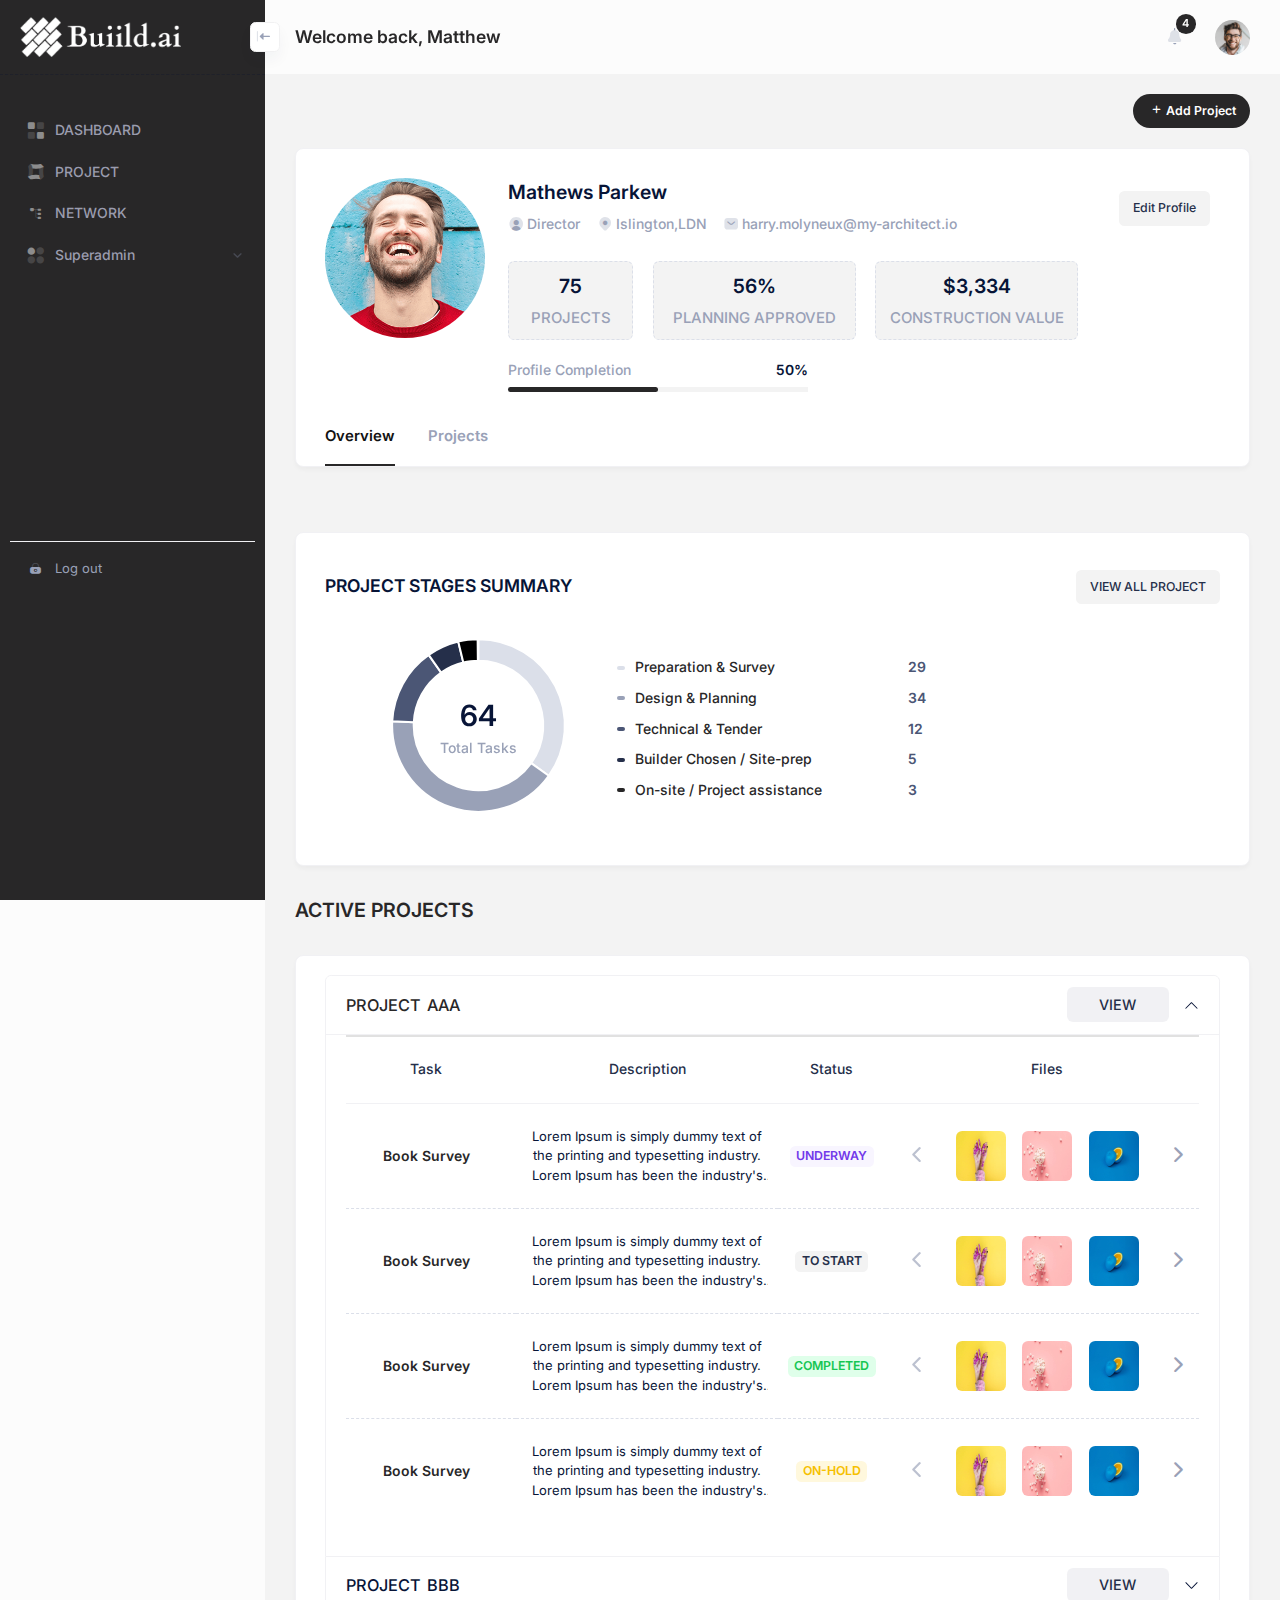
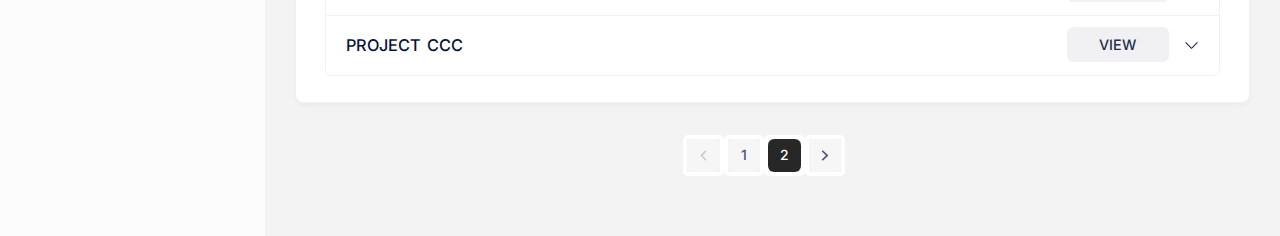
==== index.html @ 358a5178 "Add project and edit user page deisng done" ====
<!DOCTYPE html>
<html class="h-full" data-theme="true" data-theme-mode="light" lang="en">

<head>
  <base href="./" />
  <title>
    Metronic - Tailwind CSS Sign In
  </title>
  <meta charset="utf-8" />

  <link href="https://keenthemes.com/metronic" rel="canonical" />
  <meta content="width=device-width, initial-scale=1, shrink-to-fit=no" name="viewport" />
  <link href="assets/media/app/apple-touch-icon.png" rel="apple-touch-icon" sizes="180x180" />
  <link href="assets/media/app/favicon-32x32.png" rel="icon" sizes="32x32" type="image/png" />
  <link href="assets/media/app/favicon-16x16.png" rel="icon" sizes="16x16" type="image/png" />
  <!-- <link href="assets/media/app/favicon.ico" rel="shortcut icon"/> -->
  <link href="https://fonts.googleapis.com/css2?family=Inter:wght@400;500;600;700&amp;display=swap" rel="stylesheet" />
  <link href="assets/plugins/global/plugins.bundle.css" rel="stylesheet" type="text/css" />
  <link href="assets/css/styles.css" rel="stylesheet" />

</head>

<body id="kt_app_body" data-kt-app-layout="dark-sidebar" data-kt-app-header-fixed="true"
  data-kt-app-sidebar-enabled="true" data-kt-app-sidebar-fixed="true" data-kt-app-sidebar-hoverable="true"
  data-kt-app-sidebar-push-header="true" data-kt-app-sidebar-push-toolbar="true" data-kt-app-sidebar-push-footer="true"
  data-kt-app-toolbar-enabled="true" class="app-default">
  <!-- End of Theme Mode -->
  <!-- Page -->

  <!--begin::App-->
  <div class="d-flex flex-column flex-root app-root" id="kt_app_root">
    <!--begin::Page-->
    <div class="app-page flex-column flex-column-fluid" id="kt_app_page">
      <!--begin::Header-->
      <div id="kt_app_header" class="app-header" data-kt-sticky="true"
        data-kt-sticky-activate="{default: true, lg: true}" data-kt-sticky-name="app-header-minimize"
        data-kt-sticky-offset="{default: '200px', lg: '0'}" data-kt-sticky-animation="false">
        <!--begin::Header container-->
        <div class="app-container container-fluid d-flex align-items-stretch justify-content-between"
          id="kt_app_header_container">
          <!--begin::Sidebar mobile toggle-->
          <div class="d-flex align-items-center d-lg-none ms-n3 me-1 me-md-2" title="Show sidebar menu">
            <div class="btn btn-icon btn-active-color-primary w-35px h-35px" id="kt_app_sidebar_mobile_toggle">
              <i class="ki-duotone ki-abstract-14 fs-2 fs-md-1">
                <span class="path1"></span>
                <span class="path2"></span>
              </i>
            </div>
          </div>
          <!--end::Sidebar mobile toggle-->
          <!--begin::Mobile logo-->
          <div class="d-flex align-items-center flex-grow-1 flex-lg-grow-0">
            <a href="index.html" class="d-lg-none">
              <img alt="Logo" src="assets/media/logos/default-small.svg" class="h-30px" />
            </a>
          </div>
          <!--end::Mobile logo-->
          <!--begin::Header wrapper-->
          <div class="d-flex align-items-stretch justify-content-between flex-lg-grow-1" id="kt_app_header_wrapper">
            <!--begin::Menu wrapper-->
            <div class="app-header-menu app-header-mobile-drawer align-items-stretch" data-kt-drawer="true"
              data-kt-drawer-name="app-header-menu" data-kt-drawer-activate="{default: true, lg: false}"
              data-kt-drawer-overlay="true" data-kt-drawer-width="250px" data-kt-drawer-direction="end"
              data-kt-drawer-toggle="#kt_app_header_menu_toggle" data-kt-swapper="true"
              data-kt-swapper-mode="{default: 'append', lg: 'prepend'}"
              data-kt-swapper-parent="{default: '#kt_app_body', lg: '#kt_app_header_wrapper'}">
              <!--begin::Menu-->
              <div
                class="menu menu-rounded menu-column menu-lg-row my-5 my-lg-0 align-items-stretch fw-semibold px-2 px-lg-0"
                id="kt_app_header_menu" data-kt-menu="true">
                <h1 class="page-heading d-flex text-theme-black fw-bold fs-3 flex-column justify-content-center my-0">
                  <div class="menu-item">Welcome back, <span>Matthew</span></div>
                </h1>
              </div>
            </div>
            <!--end::Menu-->
          </div>
          <!--end::Menu wrapper-->
          <!--begin::Navbar-->
          <div class="app-navbar flex-shrink-0">
            <!--begin::Search-->
            <div class="app-navbar-item align-items-stretch ms-1 ms-md-4">
              <!--begin::Notifications-->
              <div class="app-navbar-item ms-1 ms-md-4">
                <!--begin::Menu- wrapper-->
                <div
                  class="btn position-relative btn-icon btn-custom btn-icon-muted btn-active-light btn-active-color-primary w-35px h-35px notification-icon"
                  data-kt-menu-trigger="{default: 'click', lg: 'hover'}" data-kt-menu-attach="parent"
                  data-kt-menu-placement="bottom-end" id="kt_menu_item_wow">
                  <i class="ki-duotone ki-notification fs-2">
                    <span class="path1"></span>
                    <span class="path2"></span>
                    <span class="path3"></span>
                    <span class="path4"></span>
                  </i>
                  <span class="badge bg-theme-black text-white rounded-circle bottom-5">4</span>
                </div>
                <!--begin::Menu-->
                <div class="menu menu-sub menu-sub-dropdown menu-column w-350px w-lg-375px" data-kt-menu="true"
                  id="kt_menu_notifications">
                  <!--begin::Heading-->
                  <div class="d-flex flex-column bgi-no-repeat rounded-top"
                    style="background-image: url('assets/media/misc/menu-header-bg.jpg');">
                    <!--begin::Title-->
                    <h3 class="text-white fw-semibold px-9 mt-10 mb-6">
                      Notifications
                      <span class="fs-8 opacity-75 ps-3">24 reports</span>
                    </h3>
                    <!--end::Title-->
                    <!--begin::Tabs-->
                    <ul class="nav nav-line-tabs nav-line-tabs-2x nav-stretch fw-semibold px-9">
                      <li class="nav-item">
                        <a class="nav-link text-white opacity-75 opacity-state-100 pb-4" data-bs-toggle="tab"
                          href="#kt_topbar_notifications_1">Alerts</a>
                      </li>
                      <li class="nav-item">
                        <a class="nav-link text-white opacity-75 opacity-state-100 pb-4 active" data-bs-toggle="tab"
                          href="#kt_topbar_notifications_2">Updates</a>
                      </li>
                      <li class="nav-item">
                        <a class="nav-link text-white opacity-75 opacity-state-100 pb-4" data-bs-toggle="tab"
                          href="#kt_topbar_notifications_3">Logs</a>
                      </li>
                    </ul>
                    <!--end::Tabs-->
                  </div>
                  <!--end::Heading-->
                  <!--begin::Tab content-->
                  <div class="tab-content">
                    <!--begin::Tab panel-->
                    <div class="tab-pane fade" id="kt_topbar_notifications_1" role="tabpanel">
                      <!--begin::Items-->
                      <div class="scroll-y mh-325px my-5 px-8">
                        <!--begin::Item-->
                        <div class="d-flex flex-stack py-4">
                          <!--begin::Section-->
                          <div class="d-flex align-items-center">
                            <!--begin::Symbol-->
                            <div class="symbol symbol-35px me-4">
                              <span class="symbol-label bg-light-primary">
                                <i class="ki-duotone ki-abstract-28 fs-2 text-primary">
                                  <span class="path1"></span>
                                  <span class="path2"></span>
                                </i>
                              </span>
                            </div>
                            <!--end::Symbol-->
                            <!--begin::Title-->
                            <div class="mb-0 me-2">
                              <a href="#" class="fs-6 text-gray-800 text-hover-primary fw-bold">Project Alice</a>
                              <div class="text-gray-500 fs-7">Phase 1 development</div>
                            </div>
                            <!--end::Title-->
                          </div>
                          <!--end::Section-->
                          <!--begin::Label-->
                          <span class="badge badge-light fs-8">1 hr</span>
                          <!--end::Label-->
                        </div>
                        <!--end::Item-->
                        <!--begin::Item-->
                        <div class="d-flex flex-stack py-4">
                          <!--begin::Section-->
                          <div class="d-flex align-items-center">
                            <!--begin::Symbol-->
                            <div class="symbol symbol-35px me-4">
                              <span class="symbol-label bg-light-danger">
                                <i class="ki-duotone ki-information fs-2 text-danger">
                                  <span class="path1"></span>
                                  <span class="path2"></span>
                                  <span class="path3"></span>
                                </i>
                              </span>
                            </div>
                            <!--end::Symbol-->
                            <!--begin::Title-->
                            <div class="mb-0 me-2">
                              <a href="#" class="fs-6 text-gray-800 text-hover-primary fw-bold">HR Confidential</a>
                              <div class="text-gray-500 fs-7">Confidential staff documents</div>
                            </div>
                            <!--end::Title-->
                          </div>
                          <!--end::Section-->
                          <!--begin::Label-->
                          <span class="badge badge-light fs-8">2 hrs</span>
                          <!--end::Label-->
                        </div>
                        <!--end::Item-->
                        <!--begin::Item-->
                        <div class="d-flex flex-stack py-4">
                          <!--begin::Section-->
                          <div class="d-flex align-items-center">
                            <!--begin::Symbol-->
                            <div class="symbol symbol-35px me-4">
                              <span class="symbol-label bg-light-warning">
                                <i class="ki-duotone ki-briefcase fs-2 text-warning">
                                  <span class="path1"></span>
                                  <span class="path2"></span>
                                </i>
                              </span>
                            </div>
                            <!--end::Symbol-->
                            <!--begin::Title-->
                            <div class="mb-0 me-2">
                              <a href="#" class="fs-6 text-gray-800 text-hover-primary fw-bold">Company HR</a>
                              <div class="text-gray-500 fs-7">Corporeate staff profiles</div>
                            </div>
                            <!--end::Title-->
                          </div>
                          <!--end::Section-->
                          <!--begin::Label-->
                          <span class="badge badge-light fs-8">5 hrs</span>
                          <!--end::Label-->
                        </div>
                        <!--end::Item-->
                        <!--begin::Item-->
                        <div class="d-flex flex-stack py-4">
                          <!--begin::Section-->
                          <div class="d-flex align-items-center">
                            <!--begin::Symbol-->
                            <div class="symbol symbol-35px me-4">
                              <span class="symbol-label bg-light-success">
                                <i class="ki-duotone ki-abstract-12 fs-2 text-success">
                                  <span class="path1"></span>
                                  <span class="path2"></span>
                                </i>
                              </span>
                            </div>
                            <!--end::Symbol-->
                            <!--begin::Title-->
                            <div class="mb-0 me-2">
                              <a href="#" class="fs-6 text-gray-800 text-hover-primary fw-bold">Project Redux</a>
                              <div class="text-gray-500 fs-7">New frontend admin theme</div>
                            </div>
                            <!--end::Title-->
                          </div>
                          <!--end::Section-->
                          <!--begin::Label-->
                          <span class="badge badge-light fs-8">2 days</span>
                          <!--end::Label-->
                        </div>
                        <!--end::Item-->
                        <!--begin::Item-->
                        <div class="d-flex flex-stack py-4">
                          <!--begin::Section-->
                          <div class="d-flex align-items-center">
                            <!--begin::Symbol-->
                            <div class="symbol symbol-35px me-4">
                              <span class="symbol-label bg-light-primary">
                                <i class="ki-duotone ki-colors-square fs-2 text-primary">
                                  <span class="path1"></span>
                                  <span class="path2"></span>
                                  <span class="path3"></span>
                                  <span class="path4"></span>
                                </i>
                              </span>
                            </div>
                            <!--end::Symbol-->
                            <!--begin::Title-->
                            <div class="mb-0 me-2">
                              <a href="#" class="fs-6 text-gray-800 text-hover-primary fw-bold">Project Breafing</a>
                              <div class="text-gray-500 fs-7">Product launch status update</div>
                            </div>
                            <!--end::Title-->
                          </div>
                          <!--end::Section-->
                          <!--begin::Label-->
                          <span class="badge badge-light fs-8">21 Jan</span>
                          <!--end::Label-->
                        </div>
                        <!--end::Item-->
                        <!--begin::Item-->
                        <div class="d-flex flex-stack py-4">
                          <!--begin::Section-->
                          <div class="d-flex align-items-center">
                            <!--begin::Symbol-->
                            <div class="symbol symbol-35px me-4">
                              <span class="symbol-label bg-light-info">
                                <i class="ki-duotone ki-picture fs-2 text-info"></i>
                              </span>
                            </div>
                            <!--end::Symbol-->
                            <!--begin::Title-->
                            <div class="mb-0 me-2">
                              <a href="#" class="fs-6 text-gray-800 text-hover-primary fw-bold">Banner Assets</a>
                              <div class="text-gray-500 fs-7">Collection of banner images</div>
                            </div>
                            <!--end::Title-->
                          </div>
                          <!--end::Section-->
                          <!--begin::Label-->
                          <span class="badge badge-light fs-8">21 Jan</span>
                          <!--end::Label-->
                        </div>
                        <!--end::Item-->
                        <!--begin::Item-->
                        <div class="d-flex flex-stack py-4">
                          <!--begin::Section-->
                          <div class="d-flex align-items-center">
                            <!--begin::Symbol-->
                            <div class="symbol symbol-35px me-4">
                              <span class="symbol-label bg-light-warning">
                                <i class="ki-duotone ki-color-swatch fs-2 text-warning">
                                  <span class="path1"></span>
                                  <span class="path2"></span>
                                  <span class="path3"></span>
                                  <span class="path4"></span>
                                  <span class="path5"></span>
                                  <span class="path6"></span>
                                  <span class="path7"></span>
                                  <span class="path8"></span>
                                  <span class="path9"></span>
                                  <span class="path10"></span>
                                  <span class="path11"></span>
                                  <span class="path12"></span>
                                  <span class="path13"></span>
                                  <span class="path14"></span>
                                  <span class="path15"></span>
                                  <span class="path16"></span>
                                  <span class="path17"></span>
                                  <span class="path18"></span>
                                  <span class="path19"></span>
                                  <span class="path20"></span>
                                  <span class="path21"></span>
                                </i>
                              </span>
                            </div>
                            <!--end::Symbol-->
                            <!--begin::Title-->
                            <div class="mb-0 me-2">
                              <a href="#" class="fs-6 text-gray-800 text-hover-primary fw-bold">Icon Assets</a>
                              <div class="text-gray-500 fs-7">Collection of SVG icons</div>
                            </div>
                            <!--end::Title-->
                          </div>
                          <!--end::Section-->
                          <!--begin::Label-->
                          <span class="badge badge-light fs-8">20 March</span>
                          <!--end::Label-->
                        </div>
                        <!--end::Item-->
                      </div>
                      <!--end::Items-->
                      <!--begin::View more-->
                      <div class="py-3 text-center border-top">
                        <a href="pages/user-profile/activity.html"
                          class="btn btn-color-gray-600 btn-active-color-primary">
                          View All
                          <i class="ki-duotone ki-arrow-right fs-5">
                            <span class="path1"></span>
                            <span class="path2"></span>
                          </i>
                        </a>
                      </div>
                      <!--end::View more-->
                    </div>
                    <!--end::Tab panel-->
                    <!--begin::Tab panel-->
                    <div class="tab-pane fade show active" id="kt_topbar_notifications_2" role="tabpanel">
                      <!--begin::Wrapper-->
                      <div class="d-flex flex-column px-9">
                        <!--begin::Section-->
                        <div class="pt-10 pb-0">
                          <!--begin::Title-->
                          <h3 class="text-gray-900 text-center fw-bold">Get Pro Access</h3>
                          <!--end::Title-->
                          <!--begin::Text-->
                          <div class="text-center text-gray-600 fw-semibold pt-1">Outlines keep you honest. They stoping
                            you from amazing poorly about drive</div>
                          <!--end::Text-->
                          <!--begin::Action-->
                          <div class="text-center mt-5 mb-9">
                            <a href="#" class="btn btn-sm btn-primary px-6" data-bs-toggle="modal"
                              data-bs-target="#kt_modal_upgrade_plan">Upgrade</a>
                          </div>
                          <!--end::Action-->
                        </div>
                        <!--end::Section-->
                        <!--begin::Illustration-->
                        <div class="text-center px-4">
                          <img class="mw-100 mh-200px" alt="image" src="assets/media/illustrations/sketchy-1/1.png" />
                        </div>
                        <!--end::Illustration-->
                      </div>
                      <!--end::Wrapper-->
                    </div>
                    <!--end::Tab panel-->
                    <!--begin::Tab panel-->
                    <div class="tab-pane fade" id="kt_topbar_notifications_3" role="tabpanel">
                      <!--begin::Items-->
                      <div class="scroll-y mh-325px my-5 px-8">
                        <!--begin::Item-->
                        <div class="d-flex flex-stack py-4">
                          <!--begin::Section-->
                          <div class="d-flex align-items-center me-2">
                            <!--begin::Code-->
                            <span class="w-70px badge badge-light-success me-4">200 OK</span>
                            <!--end::Code-->
                            <!--begin::Title-->
                            <a href="#" class="text-gray-800 text-hover-primary fw-semibold">New order</a>
                            <!--end::Title-->
                          </div>
                          <!--end::Section-->
                          <!--begin::Label-->
                          <span class="badge badge-light fs-8">Just now</span>
                          <!--end::Label-->
                        </div>
                        <!--end::Item-->
                        <!--begin::Item-->
                        <div class="d-flex flex-stack py-4">
                          <!--begin::Section-->
                          <div class="d-flex align-items-center me-2">
                            <!--begin::Code-->
                            <span class="w-70px badge badge-light-danger me-4">500 ERR</span>
                            <!--end::Code-->
                            <!--begin::Title-->
                            <a href="#" class="text-gray-800 text-hover-primary fw-semibold">New customer</a>
                            <!--end::Title-->
                          </div>
                          <!--end::Section-->
                          <!--begin::Label-->
                          <span class="badge badge-light fs-8">2 hrs</span>
                          <!--end::Label-->
                        </div>
                        <!--end::Item-->
                        <!--begin::Item-->
                        <div class="d-flex flex-stack py-4">
                          <!--begin::Section-->
                          <div class="d-flex align-items-center me-2">
                            <!--begin::Code-->
                            <span class="w-70px badge badge-light-success me-4">200 OK</span>
                            <!--end::Code-->
                            <!--begin::Title-->
                            <a href="#" class="text-gray-800 text-hover-primary fw-semibold">Payment process</a>
                            <!--end::Title-->
                          </div>
                          <!--end::Section-->
                          <!--begin::Label-->
                          <span class="badge badge-light fs-8">5 hrs</span>
                          <!--end::Label-->
                        </div>
                        <!--end::Item-->
                        <!--begin::Item-->
                        <div class="d-flex flex-stack py-4">
                          <!--begin::Section-->
                          <div class="d-flex align-items-center me-2">
                            <!--begin::Code-->
                            <span class="w-70px badge badge-light-warning me-4">300 WRN</span>
                            <!--end::Code-->
                            <!--begin::Title-->
                            <a href="#" class="text-gray-800 text-hover-primary fw-semibold">Search query</a>
                            <!--end::Title-->
                          </div>
                          <!--end::Section-->
                          <!--begin::Label-->
                          <span class="badge badge-light fs-8">2 days</span>
                          <!--end::Label-->
                        </div>
                        <!--end::Item-->
                        <!--begin::Item-->
                        <div class="d-flex flex-stack py-4">
                          <!--begin::Section-->
                          <div class="d-flex align-items-center me-2">
                            <!--begin::Code-->
                            <span class="w-70px badge badge-light-success me-4">200 OK</span>
                            <!--end::Code-->
                            <!--begin::Title-->
                            <a href="#" class="text-gray-800 text-hover-primary fw-semibold">API connection</a>
                            <!--end::Title-->
                          </div>
                          <!--end::Section-->
                          <!--begin::Label-->
                          <span class="badge badge-light fs-8">1 week</span>
                          <!--end::Label-->
                        </div>
                        <!--end::Item-->
                        <!--begin::Item-->
                        <div class="d-flex flex-stack py-4">
                          <!--begin::Section-->
                          <div class="d-flex align-items-center me-2">
                            <!--begin::Code-->
                            <span class="w-70px badge badge-light-success me-4">200 OK</span>
                            <!--end::Code-->
                            <!--begin::Title-->
                            <a href="#" class="text-gray-800 text-hover-primary fw-semibold">Database restore</a>
                            <!--end::Title-->
                          </div>
                          <!--end::Section-->
                          <!--begin::Label-->
                          <span class="badge badge-light fs-8">Mar 5</span>
                          <!--end::Label-->
                        </div>
                        <!--end::Item-->
                        <!--begin::Item-->
                        <div class="d-flex flex-stack py-4">
                          <!--begin::Section-->
                          <div class="d-flex align-items-center me-2">
                            <!--begin::Code-->
                            <span class="w-70px badge badge-light-warning me-4">300 WRN</span>
                            <!--end::Code-->
                            <!--begin::Title-->
                            <a href="#" class="text-gray-800 text-hover-primary fw-semibold">System update</a>
                            <!--end::Title-->
                          </div>
                          <!--end::Section-->
                          <!--begin::Label-->
                          <span class="badge badge-light fs-8">May 15</span>
                          <!--end::Label-->
                        </div>
                        <!--end::Item-->
                        <!--begin::Item-->
                        <div class="d-flex flex-stack py-4">
                          <!--begin::Section-->
                          <div class="d-flex align-items-center me-2">
                            <!--begin::Code-->
                            <span class="w-70px badge badge-light-warning me-4">300 WRN</span>
                            <!--end::Code-->
                            <!--begin::Title-->
                            <a href="#" class="text-gray-800 text-hover-primary fw-semibold">Server OS update</a>
                            <!--end::Title-->
                          </div>
                          <!--end::Section-->
                          <!--begin::Label-->
                          <span class="badge badge-light fs-8">Apr 3</span>
                          <!--end::Label-->
                        </div>
                        <!--end::Item-->
                        <!--begin::Item-->
                        <div class="d-flex flex-stack py-4">
                          <!--begin::Section-->
                          <div class="d-flex align-items-center me-2">
                            <!--begin::Code-->
                            <span class="w-70px badge badge-light-warning me-4">300 WRN</span>
                            <!--end::Code-->
                            <!--begin::Title-->
                            <a href="#" class="text-gray-800 text-hover-primary fw-semibold">API rollback</a>
                            <!--end::Title-->
                          </div>
                          <!--end::Section-->
                          <!--begin::Label-->
                          <span class="badge badge-light fs-8">Jun 30</span>
                          <!--end::Label-->
                        </div>
                        <!--end::Item-->
                        <!--begin::Item-->
                        <div class="d-flex flex-stack py-4">
                          <!--begin::Section-->
                          <div class="d-flex align-items-center me-2">
                            <!--begin::Code-->
                            <span class="w-70px badge badge-light-danger me-4">500 ERR</span>
                            <!--end::Code-->
                            <!--begin::Title-->
                            <a href="#" class="text-gray-800 text-hover-primary fw-semibold">Refund process</a>
                            <!--end::Title-->
                          </div>
                          <!--end::Section-->
                          <!--begin::Label-->
                          <span class="badge badge-light fs-8">Jul 10</span>
                          <!--end::Label-->
                        </div>
                        <!--end::Item-->
                        <!--begin::Item-->
                        <div class="d-flex flex-stack py-4">
                          <!--begin::Section-->
                          <div class="d-flex align-items-center me-2">
                            <!--begin::Code-->
                            <span class="w-70px badge badge-light-danger me-4">500 ERR</span>
                            <!--end::Code-->
                            <!--begin::Title-->
                            <a href="#" class="text-gray-800 text-hover-primary fw-semibold">Withdrawal process</a>
                            <!--end::Title-->
                          </div>
                          <!--end::Section-->
                          <!--begin::Label-->
                          <span class="badge badge-light fs-8">Sep 10</span>
                          <!--end::Label-->
                        </div>
                        <!--end::Item-->
                        <!--begin::Item-->
                        <div class="d-flex flex-stack py-4">
                          <!--begin::Section-->
                          <div class="d-flex align-items-center me-2">
                            <!--begin::Code-->
                            <span class="w-70px badge badge-light-danger me-4">500 ERR</span>
                            <!--end::Code-->
                            <!--begin::Title-->
                            <a href="#" class="text-gray-800 text-hover-primary fw-semibold">Mail tasks</a>
                            <!--end::Title-->
                          </div>
                          <!--end::Section-->
                          <!--begin::Label-->
                          <span class="badge badge-light fs-8">Dec 10</span>
                          <!--end::Label-->
                        </div>
                        <!--end::Item-->
                      </div>
                      <!--end::Items-->
                      <!--begin::View more-->
                      <div class="py-3 text-center border-top">
                        <a href="pages/user-profile/activity.html"
                          class="btn btn-color-gray-600 btn-active-color-primary">
                          View All
                          <i class="ki-duotone ki-arrow-right fs-5">
                            <span class="path1"></span>
                            <span class="path2"></span>
                          </i>
                        </a>
                      </div>
                      <!--end::View more-->
                    </div>
                    <!--end::Tab panel-->
                  </div>
                  <!--end::Tab content-->
                </div>
                <!--end::Menu-->
                <!--end::Menu wrapper-->
              </div>
              <!--end::Notifications-->

              <!--begin::User menu-->
              <div class="app-navbar-item ms-1 ms-md-4" id="kt_header_user_menu_toggle">
                <!--begin::Menu wrapper-->
                <div class="cursor-pointer rounded-circle overflow-hidden symbol symbol-35px"
                  data-kt-menu-trigger="{default: 'click', lg: 'hover'}" data-kt-menu-attach="parent"
                  data-kt-menu-placement="bottom-end">
                  <img src="assets/media/avatars/300-2.png" alt="user" />
                </div>
                <!--begin::User account menu-->
                <div
                  class="menu menu-sub menu-sub-dropdown menu-column menu-rounded menu-gray-800 menu-state-bg menu-state-color fw-semibold py-4 fs-6 w-275px"
                  data-kt-menu="true">
                  <!--begin::Menu item-->
                  <div class="menu-item px-3">
                    <div class="menu-content d-flex align-items-center px-3">
                      <!--begin::Avatar-->
                      <div class="symbol symbol-50px me-5 rounded-circle overflow-hidden">
                        <img alt="Logo" src="assets/media/avatars/300-2.png" />
                      </div>
                      <!--end::Avatar-->
                      <!--begin::Username-->
                      <div class="d-flex flex-column">
                        <div class="fw-bold d-flex align-items-center fs-5">Matthew Parker</div>
                        <a href="#" class="fw-semibold text-muted text-hover-primary fs-7">matthew123@gmail.com</a>
                      </div>
                      <!--end::Username-->
                    </div>
                  </div>
                  <!--end::Menu item-->
                  <!--begin::Menu separator-->
                  <div class="separator my-2"></div>
                  <!--end::Menu separator-->
                  <!--begin::Menu item-->
                  <div class="menu-item px-5">
                    <a href="account/overview.html" class="menu-link px-5">My Profile</a>
                  </div>
                  <!--end::Menu item-->
                  <!--begin::Menu item-->
                  <div class="menu-item px-5">
                    <a href="apps/projects/list.html" class="menu-link px-5">
                      <span class="menu-text">My Projects</span>
                      <span class="menu-badge">
                        <span class="badge badge-light-danger badge-circle fw-bold fs-7">3</span>
                      </span>
                    </a>
                  </div>
                  <!--end::Menu item-->
                  <!--begin::Menu item-->
                  <div class="menu-item px-5" data-kt-menu-trigger="{default: 'click', lg: 'hover'}"
                    data-kt-menu-placement="left-start" data-kt-menu-offset="-15px, 0">
                    <a href="#" class="menu-link px-5">
                      <span class="menu-title">My Subscription</span>
                      <span class="menu-arrow"></span>
                    </a>
                    <!--begin::Menu sub-->
                    <div class="menu-sub menu-sub-dropdown w-175px py-4">
                      <!--begin::Menu item-->
                      <div class="menu-item px-3">
                        <a href="account/referrals.html" class="menu-link px-5">Referrals</a>
                      </div>
                      <!--end::Menu item-->
                      <!--begin::Menu item-->
                      <div class="menu-item px-3">
                        <a href="account/billing.html" class="menu-link px-5">Billing</a>
                      </div>
                      <!--end::Menu item-->
                      <!--begin::Menu item-->
                      <div class="menu-item px-3">
                        <a href="account/statements.html" class="menu-link px-5">Payments</a>
                      </div>
                      <!--end::Menu item-->
                      <!--begin::Menu item-->
                      <div class="menu-item px-3">
                        <a href="account/statements.html" class="menu-link d-flex flex-stack px-5">
                          Statements
                          <span class="ms-2 lh-0" data-bs-toggle="tooltip" title="View your statements">
                            <i class="ki-duotone ki-information-5 fs-5">
                              <span class="path1"></span>
                              <span class="path2"></span>
                              <span class="path3"></span>
                            </i>
                          </span>
                        </a>
                      </div>
                      <!--end::Menu item-->
                      <!--begin::Menu separator-->
                      <div class="separator my-2"></div>
                      <!--end::Menu separator-->
                      <!--begin::Menu item-->
                      <div class="menu-item px-3">
                        <div class="menu-content px-3">
                          <label class="form-check form-switch form-check-custom form-check-solid">
                            <input class="form-check-input w-30px h-20px" type="checkbox" value="1" checked="checked"
                              name="notifications" />
                            <span class="form-check-label text-muted fs-7">Notifications</span>
                          </label>
                        </div>
                      </div>
                      <!--end::Menu item-->
                    </div>
                    <!--end::Menu sub-->
                  </div>
                  <!--end::Menu item-->
                  <!--begin::Menu item-->
                  <div class="menu-item px-5">
                    <a href="account/statements.html" class="menu-link px-5">My Statements</a>
                  </div>
                  <!--end::Menu item-->
                  <!--begin::Menu separator-->
                  <div class="separator my-2"></div>
                  <!--end::Menu separator-->
                  <!--begin::Menu item-->
                  <div class="menu-item px-5" data-kt-menu-trigger="{default: 'click', lg: 'hover'}"
                    data-kt-menu-placement="left-start" data-kt-menu-offset="-15px, 0">
                    <a href="#" class="menu-link px-5">
                      <span class="menu-title position-relative">
                        Mode
                        <span class="ms-5 position-absolute translate-middle-y top-50 end-0">
                          <i class="ki-duotone ki-night-day theme-light-show fs-2">
                            <span class="path1"></span>
                            <span class="path2"></span>
                            <span class="path3"></span>
                            <span class="path4"></span>
                            <span class="path5"></span>
                            <span class="path6"></span>
                            <span class="path7"></span>
                            <span class="path8"></span>
                            <span class="path9"></span>
                            <span class="path10"></span>
                          </i>
                          <i class="ki-duotone ki-moon theme-dark-show fs-2">
                            <span class="path1"></span>
                            <span class="path2"></span>
                          </i>
                        </span>
                      </span>
                    </a>
                    <!--begin::Menu-->
                    <div
                      class="menu menu-sub menu-sub-dropdown menu-column menu-rounded menu-title-gray-700 menu-icon-gray-500 menu-active-bg menu-state-color fw-semibold py-4 fs-base w-150px"
                      data-kt-menu="true" data-kt-element="theme-mode-menu">
                      <!--begin::Menu item-->
                      <div class="menu-item px-3 my-0">
                        <a href="#" class="menu-link px-3 py-2" data-kt-element="mode" data-kt-value="light">
                          <span class="menu-icon" data-kt-element="icon">
                            <i class="ki-duotone ki-night-day fs-2">
                              <span class="path1"></span>
                              <span class="path2"></span>
                              <span class="path3"></span>
                              <span class="path4"></span>
                              <span class="path5"></span>
                              <span class="path6"></span>
                              <span class="path7"></span>
                              <span class="path8"></span>
                              <span class="path9"></span>
                              <span class="path10"></span>
                            </i>
                          </span>
                          <span class="menu-title">Light</span>
                        </a>
                      </div>
                      <!--end::Menu item-->
                      <!--begin::Menu item-->
                      <div class="menu-item px-3 my-0">
                        <a href="#" class="menu-link px-3 py-2" data-kt-element="mode" data-kt-value="dark">
                          <span class="menu-icon" data-kt-element="icon">
                            <i class="ki-duotone ki-moon fs-2">
                              <span class="path1"></span>
                              <span class="path2"></span>
                            </i>
                          </span>
                          <span class="menu-title">Dark</span>
                        </a>
                      </div>
                      <!--end::Menu item-->
                      <!--begin::Menu item-->
                      <div class="menu-item px-3 my-0">
                        <a href="#" class="menu-link px-3 py-2" data-kt-element="mode" data-kt-value="system">
                          <span class="menu-icon" data-kt-element="icon">
                            <i class="ki-duotone ki-screen fs-2">
                              <span class="path1"></span>
                              <span class="path2"></span>
                              <span class="path3"></span>
                              <span class="path4"></span>
                            </i>
                          </span>
                          <span class="menu-title">System</span>
                        </a>
                      </div>
                      <!--end::Menu item-->
                    </div>
                    <!--end::Menu-->
                  </div>
                  <!--end::Menu item-->
                  <!--begin::Menu item-->
                  <div class="menu-item px-5" data-kt-menu-trigger="{default: 'click', lg: 'hover'}"
                    data-kt-menu-placement="left-start" data-kt-menu-offset="-15px, 0">
                    <a href="#" class="menu-link px-5">
                      <span class="menu-title position-relative">
                        Language
                        <span class="fs-8 rounded bg-light px-3 py-2 position-absolute translate-middle-y top-50 end-0">
                          English <img class="w-15px h-15px rounded-1 ms-2" src="assets/media/flags/united-states.svg"
                            alt="" />
                        </span>
                      </span>
                    </a>
                    <!--begin::Menu sub-->
                    <div class="menu-sub menu-sub-dropdown w-175px py-4">
                      <!--begin::Menu item-->
                      <div class="menu-item px-3">
                        <a href="account/settings.html" class="menu-link d-flex px-5 active">
                          <span class="symbol symbol-20px me-4">
                            <img class="rounded-1" src="assets/media/flags/united-states.svg" alt="" />
                          </span>
                          English
                        </a>
                      </div>
                      <!--end::Menu item-->
                      <!--begin::Menu item-->
                      <div class="menu-item px-3">
                        <a href="account/settings.html" class="menu-link d-flex px-5">
                          <span class="symbol symbol-20px me-4">
                            <img class="rounded-1" src="assets/media/flags/spain.svg" alt="" />
                          </span>
                          Spanish
                        </a>
                      </div>
                      <!--end::Menu item-->
                      <!--begin::Menu item-->
                      <div class="menu-item px-3">
                        <a href="account/settings.html" class="menu-link d-flex px-5">
                          <span class="symbol symbol-20px me-4">
                            <img class="rounded-1" src="assets/media/flags/germany.svg" alt="" />
                          </span>
                          German
                        </a>
                      </div>
                      <!--end::Menu item-->
                      <!--begin::Menu item-->
                      <div class="menu-item px-3">
                        <a href="account/settings.html" class="menu-link d-flex px-5">
                          <span class="symbol symbol-20px me-4">
                            <img class="rounded-1" src="assets/media/flags/japan.svg" alt="" />
                          </span>
                          Japanese
                        </a>
                      </div>
                      <!--end::Menu item-->
                      <!--begin::Menu item-->
                      <div class="menu-item px-3">
                        <a href="account/settings.html" class="menu-link d-flex px-5">
                          <span class="symbol symbol-20px me-4">
                            <img class="rounded-1" src="assets/media/flags/france.svg" alt="" />
                          </span>
                          French
                        </a>
                      </div>
                      <!--end::Menu item-->
                    </div>
                    <!--end::Menu sub-->
                  </div>
                  <!--end::Menu item-->
                  <!--begin::Menu item-->
                  <div class="menu-item px-5 my-1">
                    <a href="account/settings.html" class="menu-link px-5">Account Settings</a>
                  </div>
                  <!--end::Menu item-->
                  <!--begin::Menu item-->
                  <div class="menu-item px-5">
                    <a href="authentication/layouts/corporate/sign-in.html" class="menu-link px-5">Sign Out</a>
                  </div>
                  <!--end::Menu item-->
                </div>
                <!--end::User account menu-->
                <!--end::Menu wrapper-->
              </div>
              <!--end::User menu-->
              <!--begin::Header menu toggle-->
              <div class="app-navbar-item d-lg-none ms-2 me-n2" title="Show header menu">
                <div class="btn btn-flex btn-icon btn-active-color-primary w-30px h-30px"
                  id="kt_app_header_menu_toggle">
                  <i class="ki-duotone ki-element-4 fs-1">
                    <span class="path1"></span>
                    <span class="path2"></span>
                  </i>
                </div>
              </div>
              <!--end::Header menu toggle-->
              <!--begin::Aside toggle-->
              <!--end::Header menu toggle-->
            </div>
            <!--end::Navbar-->
          </div>
          <!--end::Header wrapper-->
        </div>
        <!--end::Header container-->
      </div>
      <!--end::Header-->
      <!--begin::Wrapper-->
      <div class="app-wrapper flex-column flex-row-fluid" id="kt_app_wrapper">
        <!--begin::Sidebar-->
        <div id="kt_app_sidebar" class="app-sidebar flex-column" data-kt-drawer="true" data-kt-drawer-name="app-sidebar"
          data-kt-drawer-activate="{default: true, lg: false}" data-kt-drawer-overlay="true"
          data-kt-drawer-width="225px" data-kt-drawer-direction="start"
          data-kt-drawer-toggle="#kt_app_sidebar_mobile_toggle">
          <!--begin::Logo-->
          <div class="app-sidebar-logo px-6" id="kt_app_sidebar_logo">
            <!--begin::Logo image-->
            <a href="index.html">
              <img alt="Logo" src="assets/media/app/logo-white.png" class="h-40px app-sidebar-logo-default" />
              <img alt="Logo" src="assets/media/app/logo-myarchite-icon.png" class="h-20px app-sidebar-logo-minimize" />
            </a>
            <!--end::Logo image-->
            <!--begin::Sidebar toggle-->
            <!--begin::Minimized sidebar setup:
          if (isset($_COOKIE["sidebar_minimize_state"]) && $_COOKIE["sidebar_minimize_state"] === "on") { 
              1. "src/js/layout/sidebar.js" adds "sidebar_minimize_state" cookie value to save the sidebar minimize state.
              2. Set data-kt-app-sidebar-minimize="on" attribute for body tag.
              3. Set data-kt-toggle-state="active" attribute to the toggle element with "kt_app_sidebar_toggle" id.
              4. Add "active" class to to sidebar toggle element with "kt_app_sidebar_toggle" id.
          }
      -->
            <div id="kt_app_sidebar_toggle"
              class="app-sidebar-toggle btn btn-icon btn-shadow btn-sm btn-color-muted btn-active-color-primary h-30px w-30px position-absolute top-50 start-100 translate-middle rotate"
              data-kt-toggle="true" data-kt-toggle-state="active" data-kt-toggle-target="body"
              data-kt-toggle-name="app-sidebar-minimize">
              <i class="ki-duotone ki-black-left-line fs-3 rotate-180">
                <span class="path1"></span>
                <span class="path2"></span>
              </i>
            </div>
            <!--end::Sidebar toggle-->
          </div>
          <!--end::Logo-->
          <!--begin::sidebar menu-->
          <div class="app-sidebar-menu overflow-hidden flex-column-fluid">
            <!--begin::Menu wrapper-->
            <div id="kt_app_sidebar_menu_wrapper" class="app-sidebar-wrapper">
              <!--begin::Scroll wrapper-->
              <div id="kt_app_sidebar_menu_scroll" class="scroll-y my-5 mx-3" data-kt-scroll="true"
                data-kt-scroll-activate="true" data-kt-scroll-height="auto"
                data-kt-scroll-dependencies="#kt_app_sidebar_logo, #kt_app_sidebar_footer"
                data-kt-scroll-wrappers="#kt_app_sidebar_menu" data-kt-scroll-offset="5px"
                data-kt-scroll-save-state="true">
                <!--begin::Menu-->
                <div class="menu menu-column menu-rounded menu-sub-indention fw-semibold fs-6" id="#kt_app_sidebar_menu"
                  data-kt-menu="true" data-kt-menu-expand="false">
                  <div class="h-450px">
                    <!--begin:Menu item-->
                    <div class="menu-item pt-5">
                      <!--begin:Menu content-->
                      <!-- <div class="menu-content">
                        <span class="menu-heading fw-bold text-uppercase fs-7">Pages</span>
                      </div> -->
                      <!--end:Menu content-->
                    </div>
                    <!--end:Menu item-->

                    <!--begin:Menu item-->
                    <div data-kt-menu-trigger="click" class="menu-item">
                      <!--begin:Menu link-->
                      <a class="menu-link" href="index.html">
                        <span class="menu-icon">
                          <i class="ki-duotone ki-element-11 fs-2"><span class="path1"></span><span
                              class="path2"></span><span class="path3"></span><span class="path4"></span></i>
                        </span>
                        <span class="menu-title text-uppercase">Dashboard</span>
                      </a>
                      <!--end:Menu link-->
                    </div>
                    <!--end:Menu item-->

                    <!--begin:Menu item-->
                    <div data-kt-menu-trigger="click" class="menu-item">
                      <!--begin:Menu link-->
                      <a class="menu-link" href="project.html">
                        <span class="menu-icon">
                          <i class="ki-duotone ki-abstract-41 fs-2"><span class="path1"></span><span
                              class="path2"></span></i>
                        </span>
                        <span class="menu-title text-uppercase">Project</span>
                      </a>
                      <!--end:Menu link-->
                    </div>
                    <!--end:Menu item-->
                    <!--begin:Menu item-->
                    <div data-kt-menu-trigger="click" class="menu-item">
                      <!--begin:Menu link-->
                      <a class="menu-link" href="pages/user-profile/overview.html">
                        <span class="menu-icon">
                          <i class="ki-duotone ki-data">
                            <span class="path1"></span>
                            <span class="path2"></span>
                            <span class="path3"></span>
                            <span class="path4"></span>
                            <span class="path5"></span>
                          </i>
                        </span>
                        <span class="menu-title text-uppercase">Network</span>
                      </a>
                      <!--end:Menu link-->
                    </div>
                    <!--end:Menu item-->
                    <!--begin:Menu item-->
                    <div data-kt-menu-trigger="click" class="menu-item menu-accordion">
                      <!--begin:Menu link-->
                      <span class="menu-link">
                        <span class="menu-icon">
                          <i class="ki-duotone ki-abstract-28 fs-2"><span class="path1"></span><span
                              class="path2"></span></i>
                        </span>
                        <span class="menu-title">Superadmin</span><span class="menu-arrow"></span>
                      </span>
                      <!--end:Menu link--><!--begin:Menu sub-->
                      <div class="menu-sub menu-sub-accordion">
                        <!--begin:Menu item-->
                        <div class="menu-item">
                          <!--begin:Menu link-->
                          <a class="menu-link" href="users.html">
                            <span class="menu-icon">
                              <i class="ki-duotone ki-profile-user">
                                <span class="path1"></span>
                                <span class="path2"></span>
                                <span class="path3"></span>
                                <span class="path4"></span>
                              </i>
                            </span>
                            <span class="menu-title text-uppercase">Users</span>
                          </a>
                          <!--end:Menu link-->
                        </div>
                        <!--end:Menu item--><!--begin:Menu item-->
                        <div class="menu-item">
                          <!--begin:Menu link-->
                          <a class="menu-link" href="/metronic8/demo1/apps/subscriptions/list.html">
                            <span class="menu-icon">
                              <i class="ki-duotone ki-chart-simple">
                                <span class="path1"></span>
                                <span class="path2"></span>
                                <span class="path3"></span>
                                <span class="path4"></span>
                              </i>
                            </span>
                            <span class="menu-title text-uppercase">Phases and tasks</span>
                          </a>
                          <!--end:Menu link-->
                        </div>
                        <!--end:Menu item--><!--begin:Menu item-->
                        <div class="menu-item">
                          <!--begin:Menu link-->
                          <a class="menu-link" href="/metronic8/demo1/apps/subscriptions/add.html">
                            <span class="menu-icon">
                              <i class="ki-duotone ki-save-deposit">
                                <span class="path1"></span>
                                <span class="path2"></span>
                                <span class="path3"></span>
                                <span class="path4"></span>
                              </i>
                            </span>
                            <span class="menu-title text-uppercase">Property tags</span>
                          </a>
                          <!--end:Menu link-->
                        </div>
                        <!--end:Menu item--><!--begin:Menu item-->
                      </div>
                      <!--end:Menu sub-->
                    </div>
                  </div>
                </div>
                <!--end:Menu item-->
                <!--begin:Menu item-->

                <div class="separator mb-2"></div>
                <!--end:Menu item-->

                <!--begin:Menu item-->
                <div class="menu-item">
                  <!--begin:Menu link-->
                  <a class="menu-link text-gray-500"
                    href="https://preview.keenthemes.com/html/metronic/docs/getting-started/changelog" target="_blank">
                    <span class="menu-icon">
                      <i class="ki-duotone ki-lock">
                        <span class="path1"></span>
                        <span class="path2"></span>
                        <span class="path3"></span>
                      </i>
                    </span>
                    <span class="menu-title">Log out</span>
                  </a>
                  <!--end:Menu link-->
                </div>
                <!--end:Menu item-->
              </div>
              <!--end::Menu-->
            </div>
            <!--end::Scroll wrapper-->
          </div>
          <!--end::Menu wrapper-->

          <!--end::sidebar menu-->
        </div>
        <!--end::Sidebar-->
        <!--begin::Main-->
        <div class="app-main flex-column flex-row-fluid bg-light" id="kt_app_main">
          <!--begin::Content wrapper-->
          <div class="d-flex flex-column flex-column-fluid">
            <!--begin::Toolbar-->
            <div id="kt_app_toolbar" class="app-toolbar py-3 py-lg-6">
              <!--begin::Toolbar container-->
              <div id="kt_app_toolbar_container"
                class="app-container container-fluid d-flex flex-stack justify-content-end">
                <!--begin::Page title-->
                <div class="page-title d-flex flex-column justify-content-center flex-wrap me-3 d-none">
                  <!--begin::Title-->
                  <h1 class="page-heading d-flex text-gray-900 fw-bold fs-3 flex-column justify-content-center my-0">
                    Multipurpose
                  </h1>
                  <!--end::Title-->
                  <!--begin::Breadcrumb-->
                  <ul class="breadcrumb breadcrumb-separatorless fw-semibold fs-7 my-0 pt-1">
                    <!--begin::Item-->
                    <li class="breadcrumb-item text-muted">
                      <a href="index.html" class="text-muted text-hover-primary">Home</a>
                    </li>
                    <!--end::Item-->
                    <!--begin::Item-->
                    <li class="breadcrumb-item">
                      <span class="bullet bg-gray-500 w-5px h-2px"></span>
                    </li>
                    <!--end::Item-->
                    <!--begin::Item-->
                    <li class="breadcrumb-item text-muted">Dashboards</li>
                    <!--end::Item-->
                  </ul>
                  <!--end::Breadcrumb-->
                </div>
                <!--end::Page title-->
                <!--begin::Actions-->
                <div class="d-flex align-items-center gap-2 gap-lg-3">
                  <!--begin::Secondary button-->
                  <!--end::Secondary button-->
                  <!--begin::Primary button-->
                  <a href="#" class="btn btn-sm fw-bold btn-theme-black rounded-circle btn-rounded"
                    data-bs-toggle="modal" data-bs-target="#kt_modal_new_target">
                    <span class="d-inline-block px-1"><i
                        class="ki-duotone ki-plus text-white opacity-100"></i></span>Add Project
                  </a>
                  <!--end::Primary button-->
                </div>
                <!--end::Actions-->
              </div>
              <!--end::Toolbar container-->
            </div>
            <!--end::Toolbar-->
            <!--begin::Content-->
            <div id="kt_app_content" class="app-content flex-column-fluid">
              <!--begin::Content container-->
              <div id="kt_app_content_container" class="app-container container-fluid">
                <!--begin::Row-->
                <div class="row g-5 gx-xl-10 mb-5 mb-xl-10">
                  <div class="col-lg-12 col-md-12 col-sm-12">
                    <!--begin::Engage widget 10-->
                    <!--begin::Navbar-->
                    <div class="card mb-5 mb-xl-10">
                      <div class="card-body pt-9 pb-0">
                        <!--begin::Details-->
                        <div class="d-flex flex-wrap flex-sm-nowrap">
                          <!--begin: Pic-->
                          <div class="me-7 mb-4">
                            <div
                              class="symbol symbol-100px symbol-lg-160px symbol-fixed position-relative rounded-circle overflow-hidden">
                              <img src="assets/media/avatars/300-4.png" alt="image" />
                            </div>
                          </div>
                          <!--end::Pic-->
                          <!--begin::Info-->
                          <div class="flex-grow-1">
                            <!--begin::Title-->
                            <div class="d-flex justify-content-between align-items-start flex-wrap mb-2">
                              <!--begin::User-->
                              <div class="d-flex flex-column">
                                <!--begin::Name-->
                                <div class="d-flex align-items-center mb-2">
                                  <a href="#" class="text-gray-900 text-hover-theme-black fs-2 fw-bold me-1">Mathews
                                    Parkew</a>
                                </div>
                                <!--end::Name-->
                                <!--begin::Info-->
                                <div class="d-flex flex-wrap fw-semibold fs-6 mb-4 pe-2">
                                  <a href="#"
                                    class="d-flex align-items-center text-gray-500 text-hover-theme-black me-5 mb-2">
                                    <i class="ki-duotone ki-profile-circle fs-4 me-1">
                                      <span class="path1"></span>
                                      <span class="path2"></span>
                                      <span class="path3"></span>
                                    </i>
                                    Director
                                  </a>
                                  <a href="#"
                                    class="d-flex align-items-center text-gray-500 text-hover-theme-black me-5 mb-2">
                                    <i class="ki-duotone ki-geolocation fs-4 me-1">
                                      <span class="path1"></span>
                                      <span class="path2"></span>
                                    </i>
                                    Islington,LDN
                                  </a>
                                  <a href="#"
                                    class="d-flex align-items-center text-gray-500 text-hover-theme-black mb-2">
                                    <i class="ki-duotone ki-sms fs-4 me-1">
                                      <span class="path1"></span>
                                      <span class="path2"></span>
                                    </i>
                                    harry.molyneux@my-architect.io
                                  </a>
                                </div>
                                <!--end::Info-->
                              </div>
                              <!--end::User-->
                              <!--begin::Actions-->
                              <div class="d-flex my-4">
                                <button class="btn btn-sm btn-light me-3" data-bs-toggle="modal"
                                  data-bs-target="#kt_modal_edit_profile">Edit Profile</button>
                              </div>
                              <!--end::Actions-->
                            </div>
                            <!--end::Title-->
                            <!--begin::Stats-->
                            <div class="d-flex flex-wrap flex-stack">
                              <!--begin::Wrapper-->
                              <div class="d-flex flex-column flex-grow-1 pe-8">
                                <!--begin::Stats-->
                                <div class="d-flex flex-wrap">
                                  <!--begin::Stat-->
                                  <div
                                    class="border border-gray-300 border-dashed rounded min-w-125px py-3 px-4 me-6 mb-3 bg-light">
                                    <!--begin::Number-->
                                    <div class="d-flex align-items-center justify-content-center">
                                      <div class="fs-2 fw-bold mb-2" data-kt-countup="true" data-kt-countup-value="80">0
                                      </div>
                                    </div>
                                    <!--end::Number-->
                                    <!--begin::Label-->
                                    <div class="fw-semibold fs-5 text-gray-500 text-center text-uppercase">Projects
                                    </div>
                                    <!--end::Label-->
                                  </div>
                                  <!--end::Stat-->
                                  <!--begin::Stat-->
                                  <div
                                    class="border border-gray-300 border-dashed rounded min-w-125px py-3 px-4 me-6 mb-3 bg-light">
                                    <!--begin::Number-->
                                    <div class="d-flex align-items-center justify-content-center">
                                      <div class="fs-2 fw-bold mb-2" data-kt-countup="true" data-kt-countup-value="60"
                                        data-kt-countup-suffix="%">0</div>
                                    </div>
                                    <!--end::Number-->
                                    <!--begin::Label-->
                                    <div class="fw-semibold fs-5 text-gray-500 text-center text-uppercase w-md-175px">
                                      planning approved
                                    </div>
                                    <!--end::Label-->
                                  </div>
                                  <!--end::Stat-->
                                  <!--begin::Stat-->
                                  <div
                                    class="border border-gray-300 border-dashed rounded min-w-125px py-3 px-4 me-6 mb-3 bg-light">
                                    <!--begin::Number-->
                                    <div class="d-flex align-items-center justify-content-center">
                                      <div class="fs-2 fw-bold mb-2" data-kt-countup="true" data-kt-countup-value="4500"
                                        data-kt-countup-prefix="$">0</div>
                                    </div>
                                    <!--end::Number-->
                                    <!--begin::Label-->
                                    <div class="fw-semibold fs-5 text-gray-500 text-center text-uppercase w-md-175px">
                                      Construction value
                                    </div>
                                    <!--end::Label-->
                                  </div>
                                  <!--end::Stat-->
                                </div>
                                <!--end::Stats-->
                              </div>
                              <!--end::Wrapper-->
                              <!--begin::Progress-->
                              <div class="d-flex align-items-center w-200px w-sm-300px flex-column mt-3">
                                <div class="d-flex justify-content-between w-100 mt-auto mb-2">
                                  <span class="fw-semibold fs-6 text-gray-500">Profile Completion</span>
                                  <span class="fw-bold fs-6">50%</span>
                                </div>
                                <div class="h-5px mx-3 w-100 bg-light mb-3">
                                  <div class="bg-theme-black rounded h-5px" role="progressbar" style="width: 50%;"
                                    aria-valuenow="50" aria-valuemin="0" aria-valuemax="100"></div>
                                </div>
                              </div>
                              <!--end::Progress-->
                            </div>
                            <!--end::Stats-->
                          </div>
                          <!--end::Info-->
                        </div>
                        <!--end::Details-->
                        <!--begin::Navs-->
                        <ul
                          class="nav nav-stretch nav-line-tabs nav-line-tabs-2x border-transparent fs-5 fw-bold theme-nav-tab"
                          id="pills-tab" role="tablist">
                          <li class="nav-item mt-2" role="presentation">
                            <button class="nav-link text-active-theme-black ms-0 me-10 py-5 active"
                              id="pills-overview-tab" data-bs-toggle="pill" data-bs-target="#pills-overview"
                              type="button" role="tab" aria-controls="pills-overview" aria-selected="true">
                              Overview
                            </button>
                          </li>
                          <li class="nav-item mt-2" role="presentation">
                            <button class="nav-link text-active-theme-black ms-0 me-10 py-5" id="pills-projects-tab"
                              data-bs-toggle="pill" data-bs-target="#pills-projects" type="button" role="tab"
                              aria-controls="pills-projects" aria-selected="false">
                              Projects
                            </button>
                          </li>
                        </ul>

                        <!--begin::Navs-->
                      </div>
                    </div>
                    <!--end::Navbar-->
                    <!--end::Engage widget 10-->
                  </div>
                  <!--end::Col-->
                </div>
                <!--end::Row-->
                <!-- start tab menu-->
                <div class="tab-content" id="pills-tabContent">
                  <div class="tab-pane fade show active" id="pills-overview" role="tabpanel"
                    aria-labelledby="pills-overview-tab" tabindex="0">
                    <!--begin::Row-->
                    <div class="row gx-5 gx-xl-10">
                      <!--begin::Col-->
                      <div class="col-lg-12 col-md-12 col-sm-12 mb-10">
                        <!--begin::Summary-->
                        <div class="card card-flush h-lg-100">
                          <!--begin::Card header-->
                          <div class="card-header mt-6">
                            <!--begin::Card title-->
                            <div class="card-title flex-column">
                              <h3 class="fw-bold mb-1 text-uppercase">Project Stages Summary</h3>
                            </div>
                            <!--end::Card title-->
                            <!--begin::Card toolbar-->
                            <div class="card-toolbar">
                              <a href="#" class="btn btn-light btn-sm text-uppercase">View All Project</a>
                            </div>
                            <!--end::Card toolbar-->
                          </div>
                          <!--end::Card header-->
                          <!--begin::Card body-->
                          <div class="row">
                            <div class="col-lg-11 col-md-10 col-sm-12 m-auto">
                              <div class="card-body p-9 pt-5">
                                <!--begin::Wrapper-->
                                <div class="d-flex flex-wrap">
                                  <!--begin::Chart-->
                                  <div class="position-relative d-flex flex-center h-175px w-225px me-8 mb-7">
                                    <div
                                      class="position-absolute translate-middle start-50 top-50 d-flex flex-column flex-center">
                                      <span class="fs-2qx fw-bold">64</span>
                                      <span class="fs-6 fw-semibold text-gray-500">Total Tasks</span>
                                    </div>
                                    <canvas id="project_overview_chart"></canvas>
                                  </div>
                                  <!--end::Chart-->
                                  <!--begin::Labels-->
                                  <div class="d-flex flex-column justify-content-center flex-row-fluid mb-5">
                                    <!--begin::Label-->
                                    <div class="fs-6 fw-semibold mb-3">
                                      <div class="row align-items-center">
                                        <div class="col-lg-6 col-md-9 col-9">
                                          <div class="d-flex align-items-center">
                                            <div class="bullet bg-gray-300 me-3"></div>
                                            <div class="text-theme-black">Preparation & Survey</div>
                                          </div>
                                        </div>
                                        <div class="col-lg-6 col-md-3 col-3">
                                          <div class="fw-bold text-gray-700">29</div>
                                        </div>
                                      </div>
                                    </div>
                                    <!--end::Label-->
                                    <!--begin::Label-->
                                    <div class="fs-6 fw-semibold mb-3">
                                      <div class="row align-items-center">
                                        <div class="col-lg-6 col-md-9 col-9">
                                          <div class="d-flex align-items-center">
                                            <div class="bullet bg-gray-500 me-3"></div>
                                            <div class="text-theme-black">Design & Planning</div>
                                          </div>
                                        </div>
                                        <div class="col-lg-6 col-md-3 col-3">
                                          <div class="fw-bold text-gray-700">34</div>
                                        </div>
                                      </div>
                                    </div>

                                    <!--end::Label-->
                                    <!--begin::Label-->
                                    <div class="fs-6 fw-semibold mb-3">
                                      <div class="row align-items-center">
                                        <div class="col-lg-6 col-md-9 col-9">
                                          <div class="d-flex align-items-center">
                                            <div class="bullet bg-gray-700 me-3"></div>
                                            <div class="text-theme-black">Technical & Tender</div>
                                          </div>
                                        </div>
                                        <div class="col-lg-6 col-md-3 col-3">
                                          <div class="fw-bold text-gray-700">12</div>
                                        </div>
                                      </div>
                                    </div>
                                    <!--end::Label-->
                                    <!--begin::Label-->
                                    <div class="fs-6 fw-semibold mb-3">
                                      <div class="row align-items-center">
                                        <div class="col-lg-6 col-md-9 col-9">
                                          <div class="d-flex align-items-center">
                                            <div class="bullet bg-gray-800 me-3"></div>
                                            <div class="text-theme-black">Builder Chosen / Site-prep</div>
                                          </div>
                                        </div>
                                        <div class="col-lg-6 col-md-3 col-3">
                                          <div class="fw-bold text-gray-700">5</div>
                                        </div>
                                      </div>
                                    </div>
                                    <!--end::Label-->
                                    <!--begin::Label-->
                                    <div class="fs-6 fw-semibold">
                                      <div class="row align-items-center">
                                        <div class="col-lg-6 col-md-9 col-9">
                                          <div class="d-flex align-items-center">
                                            <div class="bullet bg-theme-black me-3"></div>
                                            <div class="text-theme-black">On-site / Project assistance</div>
                                          </div>
                                        </div>
                                        <div class="col-lg-6 col-md-3 col-3">
                                          <div class="fw-bold text-gray-700">3</div>
                                        </div>
                                      </div>
                                    </div>
                                    <!--end::Label-->
                                  </div>
                                  <!--end::Labels-->
                                </div>
                                <!--end::Wrapper-->
                              </div>
                            </div>
                          </div>

                          <!--end::Card body-->
                        </div>
                        <!--end::Summary-->
                      </div>
                      <!--end::Col-->
                      <div class="col-lg-12 col-md-12 col-sm-12">
                        <!--begin::Row-->
                        <div class="row gx-5 gx-xl-10">
                          <!--begin::Col-->
                          <div class="col-lg-12 col-md-12 col-sm-12">
                            <h2 class="text-theme-black text-uppercase mb-10">Active projects</h2>
                          </div>
                          <div class="col-xxl-12 col-lg-12 col-md-12 mb-5 mb-xl-10">
                            <!--begin::Chart widget 8-->
                            <div class="card card-flush h-xl-100">
                              <!--begin::Header-->

                              <!--end::Header-->
                              <!--begin::Body-->
                              <div class="card-body pt-6">
                                <!--begin::Table-->
                                <!--begin::Accordion-->
                                <div class="accordion theme-default" id="kt_accordion_1">
                                  <div class="accordion-item">
                                    <h2 class="accordion-header position-relative" id="kt_accordion_1_header_1">
                                      <button class="accordion-button fs-4 fw-semibold bg-white text-uppercase"
                                        type="button" data-bs-toggle="collapse" data-bs-target="#kt_accordion_1_body_1"
                                        aria-expanded="true" aria-controls="kt_accordion_1_body_1">
                                        Project <span class="d-inline px-2">AAA</span>
                                      </button>
                                      <a href="#"
                                        class="btn btn-secondary py-2 px-10 position-absolute z-index-3 accordion-btn text-uppercase">View</a>
                                    </h2>
                                    <div id="kt_accordion_1_body_1" class="accordion-collapse collapse show"
                                      aria-labelledby="kt_accordion_1_header_1" data-bs-parent="#kt_accordion_1">
                                      <div class="accordion-body pt-0">
                                        <div class="table-responsive table-middle-text">
                                          <table class="table table-row-dashed table-row-gray-300 gy-7">
                                            <thead>
                                              <tr class="fw-semibold fs-6 text-gray-800 border-bottom border-gray-200">
                                                <th width="25%" class="text-center">Task</th>
                                                <th width="38%" class="text-center">Description</th>
                                                <th widt="15%" class="text-center">Status</th>
                                                <th class="text-center">Files</th>
                                              </tr>
                                            </thead>
                                            <tbody>
                                              <tr>
                                                <td>
                                                  <h4m class="text-theme-black fw-bold text-hover-primary fs-6">Book
                                                    Survey</h4m>
                                                </td>
                                                <td>
                                                  <p class="three-line-show mb-0">
                                                    Lorem Ipsum is simply dummy text of the printing and typesetting
                                                    industry. Lorem Ipsum has been the industry's standard dummy text
                                                    ever since the 1500s
                                                  </p>
                                                </td>
                                                <td><span
                                                    class="badge badge-light-info fs-7 fw-bold text-uppercase">Underway</span>
                                                </td>
                                                <td>
                                                  <div class="tns tns-default" style="direction: ltr">
                                                    <!--begin::Slider-->
                                                    <div
                                                    data-tns="true"
                                                    data-tns-loop="false"
                                                    data-tns-swipe-angle="false"
                                                    data-tns-speed="1000"
                                                    data-tns-autoplay="true"
                                                    data-tns-autoplay-timeout="10000"
                                                    data-tns-controls="true"
                                                    data-tns-nav="false"
                                                    data-tns-items="3"
                                                    data-tns-center="false"
                                                    data-tns-slide-by="true"
                                                    data-tns-dots="false"
                                                    data-tns-prev-button="#kt_team_slider_prev1"
                                                    data-tns-next-button="#kt_team_slider_next1">
                                                
                                                        <!--begin::Item-->
                                                        <div class="text-center ">
                                                          <div class="symbol symbol-50px">
                                                            <img src="assets/media/projects/img-1.jpg" class="" alt="" />
                                                          </div>
                                                       
                                                        </div>
                                                        <!--end::Item-->
                                                        <!--begin::Item-->
                                                        <div class="text-center ">
                                                          <div class="symbol symbol-50px">
                                                            <img src="assets/media/projects/img-2.jpg" class="" alt="" />
                                                          </div>
                                                      </div>
                                                      <!--end::Item-->
                                                      <!--begin::Item-->
                                                      <div class="text-center ">
                                                        <div class="symbol symbol-50px">
                                                          <img src="assets/media/projects/img-3.jpg" class="" alt="" />
                                                        </div>
                                                    </div>
                                                    <!--end::Item-->
                                                    <!--begin::Item-->
                                                    <div class="text-center  ">
                                                      <div class="symbol symbol-50px">
                                                        <img src="assets/media/projects/img-1.jpg" class="" alt="" />
                                                      </div>
                                                  </div>
                                                  <!--end::Item-->
                                                        ...
                                                    </div>
                                                    <!--end::Slider-->
                                                
                                                    <!--begin::Slider button-->
                                                    <button class="btn btn-icon btn-active-theme-black" id="kt_team_slider_prev1">
                                                        <span class="svg-icon fs-2x">
                                                          <i class="ki-duotone ki-left fs-2x"></i>
                                                        </span>
                                                    </button>
                                                    <!--end::Slider button-->
                                                
                                                    <!--begin::Slider button-->
                                                    <button class="btn btn-icon btn-active-theme-black" id="kt_team_slider_next1">
                                                        <span class="svg-icon fs-2x">
                                                          <i class="ki-duotone ki-right fs-2x"></i>
                                                        </span>
                                                    </button>
                                                    <!--end::Slider button-->
                                                </div>
                                                
                                              
                                                </td>
                                              </tr>
                                              <tr>
                                                <td>
                                                  <h4m class="text-theme-black fw-bold text-hover-primary fs-6">Book
                                                    Survey</h4m>
                                                </td>
                                                <td>
                                                  <p class="three-line-show mb-0">
                                                    Lorem Ipsum is simply dummy text of the printing and typesetting
                                                    industry. Lorem Ipsum has been the industry's standard dummy text
                                                    ever since the 1500s
                                                  </p>
                                                </td>
                                                <td><span class="badge badge-light fs-7 fw-bold text-uppercase">To
                                                    Start</span></td>
                                                <td>
                                                  <div class="tns tns-default" style="direction: ltr">
                                                    <!--begin::Slider-->
                                                    <div
                                                    data-tns="true"
                                                    data-tns-loop="false"
                                                    data-tns-swipe-angle="false"
                                                    data-tns-speed="1000"
                                                    data-tns-autoplay="true"
                                                    data-tns-autoplay-timeout="10000"
                                                    data-tns-controls="true"
                                                    data-tns-nav="false"
                                                    data-tns-items="3"
                                                    data-tns-center="false"
                                                    data-tns-slide-by="true"
                                                    data-tns-dots="false"
                                                    data-tns-prev-button="#kt_team_slider_prev2"
                                                    data-tns-next-button="#kt_team_slider_next2">
                                                
                                                        <!--begin::Item-->
                                                        <div class="text-center ">
                                                          <div class="symbol symbol-50px">
                                                            <img src="assets/media/projects/img-1.jpg" class="" alt="" />
                                                          </div>
                                                       
                                                        </div>
                                                        <!--end::Item-->
                                                        <!--begin::Item-->
                                                        <div class="text-center ">
                                                          <div class="symbol symbol-50px">
                                                            <img src="assets/media/projects/img-2.jpg" class="" alt="" />
                                                          </div>
                                                      </div>
                                                      <!--end::Item-->
                                                      <!--begin::Item-->
                                                      <div class="text-center ">
                                                        <div class="symbol symbol-50px">
                                                          <img src="assets/media/projects/img-3.jpg" class="" alt="" />
                                                        </div>
                                                    </div>
                                                    <!--end::Item-->
                                                    <!--begin::Item-->
                                                    <div class="text-center  ">
                                                      <div class="symbol symbol-50px">
                                                        <img src="assets/media/projects/img-1.jpg" class="" alt="" />
                                                      </div>
                                                  </div>
                                                  <!--end::Item-->
                                                        ...
                                                    </div>
                                                    <!--end::Slider-->
                                                
                                                    <!--begin::Slider button-->
                                                    <button class="btn btn-icon btn-active-theme-black" id="kt_team_slider_prev2">
                                                        <span class="svg-icon fs-2x">
                                                          <i class="ki-duotone ki-left fs-2x"></i>
                                                        </span>
                                                    </button>
                                                    <!--end::Slider button-->
                                                
                                                    <!--begin::Slider button-->
                                                    <button class="btn btn-icon btn-active-theme-black" id="kt_team_slider_next2">
                                                        <span class="svg-icon fs-2x">
                                                          <i class="ki-duotone ki-right fs-2x"></i>
                                                        </span>
                                                    </button>
                                                    <!--end::Slider button-->
                                                </div>
                                                </td>
                                              </tr>
                                              <tr>
                                                <td>
                                                  <h4m class="text-theme-black fw-bold text-hover-primary fs-6">Book
                                                    Survey</h4m>
                                                </td>
                                                <td>
                                                  <p class="three-line-show mb-0">
                                                    Lorem Ipsum is simply dummy text of the printing and typesetting
                                                    industry. Lorem Ipsum has been the industry's standard dummy text
                                                    ever since the 1500s
                                                  </p>
                                                </td>
                                                <td><span
                                                    class="badge badge-light-success fs-7 fw-bold text-uppercase">Completed</span>
                                                </td>
                                                <td>
                                                  <div class="tns tns-default" style="direction: ltr">
                                                    <!--begin::Slider-->
                                                    <div
                                                    data-tns="true"
                                                    data-tns-loop="false"
                                                    data-tns-swipe-angle="false"
                                                    data-tns-speed="1000"
                                                    data-tns-autoplay="true"
                                                    data-tns-autoplay-timeout="10000"
                                                    data-tns-controls="true"
                                                    data-tns-nav="false"
                                                    data-tns-items="3"
                                                    data-tns-center="false"
                                                    data-tns-slide-by="true"
                                                    data-tns-dots="false"
                                                    data-tns-prev-button="#kt_team_slider_prev3"
                                                    data-tns-next-button="#kt_team_slider_next3">
                                                
                                                        <!--begin::Item-->
                                                        <div class="text-center ">
                                                          <div class="symbol symbol-50px">
                                                            <img src="assets/media/projects/img-1.jpg" class="" alt="" />
                                                          </div>
                                                       
                                                        </div>
                                                        <!--end::Item-->
                                                        <!--begin::Item-->
                                                        <div class="text-center ">
                                                          <div class="symbol symbol-50px">
                                                            <img src="assets/media/projects/img-2.jpg" class="" alt="" />
                                                          </div>
                                                      </div>
                                                      <!--end::Item-->
                                                      <!--begin::Item-->
                                                      <div class="text-center ">
                                                        <div class="symbol symbol-50px">
                                                          <img src="assets/media/projects/img-3.jpg" class="" alt="" />
                                                        </div>
                                                    </div>
                                                    <!--end::Item-->
                                                    <!--begin::Item-->
                                                    <div class="text-center  ">
                                                      <div class="symbol symbol-50px">
                                                        <img src="assets/media/projects/img-1.jpg" class="" alt="" />
                                                      </div>
                                                  </div>
                                                  <!--end::Item-->
                                                        ...
                                                    </div>
                                                    <!--end::Slider-->
                                                
                                                    <!--begin::Slider button-->
                                                    <button class="btn btn-icon btn-active-theme-black" id="kt_team_slider_prev3">
                                                        <span class="svg-icon fs-2x">
                                                          <i class="ki-duotone ki-left fs-2x"></i>
                                                        </span>
                                                    </button>
                                                    <!--end::Slider button-->
                                                
                                                    <!--begin::Slider button-->
                                                    <button class="btn btn-icon btn-active-theme-black" id="kt_team_slider_next3">
                                                        <span class="svg-icon fs-2x">
                                                          <i class="ki-duotone ki-right fs-2x"></i>
                                                        </span>
                                                    </button>
                                                    <!--end::Slider button-->
                                                </div>
                                                </td>
                                              </tr>
                                              <tr>
                                                <td>
                                                  <h4m class="text-theme-black fw-bold text-hover-primary fs-6">Book
                                                    Survey</h4m>
                                                </td>
                                                <td>
                                                  <p class="three-line-show mb-0">
                                                    Lorem Ipsum is simply dummy text of the printing and typesetting
                                                    industry. Lorem Ipsum has been the industry's standard dummy text
                                                    ever since the 1500s
                                                  </p>
                                                </td>
                                                <td><span
                                                    class="badge badge-light-warning fs-7 fw-bold text-uppercase">On-hold</span>
                                                </td>
                                                <td>
                                                  <div class="tns tns-default" style="direction: ltr">
                                                    <!--begin::Slider-->
                                                    <div
                                                    data-tns="true"
                                                    data-tns-loop="false"
                                                    data-tns-swipe-angle="false"
                                                    data-tns-speed="1000"
                                                    data-tns-autoplay="true"
                                                    data-tns-autoplay-timeout="10000"
                                                    data-tns-controls="true"
                                                    data-tns-nav="false"
                                                    data-tns-items="3"
                                                    data-tns-center="false"
                                                    data-tns-slide-by="true"
                                                    data-tns-dots="false"
                                                    data-tns-prev-button="#kt_team_slider_prev4"
                                                    data-tns-next-button="#kt_team_slider_next4">
                                                
                                                        <!--begin::Item-->
                                                        <div class="text-center ">
                                                          <div class="symbol symbol-50px">
                                                            <img src="assets/media/projects/img-1.jpg" class="" alt="" />
                                                          </div>
                                                       
                                                        </div>
                                                        <!--end::Item-->
                                                        <!--begin::Item-->
                                                        <div class="text-center ">
                                                          <div class="symbol symbol-50px">
                                                            <img src="assets/media/projects/img-2.jpg" class="" alt="" />
                                                          </div>
                                                      </div>
                                                      <!--end::Item-->
                                                      <!--begin::Item-->
                                                      <div class="text-center ">
                                                        <div class="symbol symbol-50px">
                                                          <img src="assets/media/projects/img-3.jpg" class="" alt="" />
                                                        </div>
                                                    </div>
                                                    <!--end::Item-->
                                                    <!--begin::Item-->
                                                    <div class="text-center  ">
                                                      <div class="symbol symbol-50px">
                                                        <img src="assets/media/projects/img-1.jpg" class="" alt="" />
                                                      </div>
                                                  </div>
                                                  <!--end::Item-->
                                                        ...
                                                    </div>
                                                    <!--end::Slider-->
                                                
                                                    <!--begin::Slider button-->
                                                    <button class="btn btn-icon btn-active-theme-black" id="kt_team_slider_prev4">
                                                        <span class="svg-icon fs-2x">
                                                          <i class="ki-duotone ki-left fs-2x"></i>
                                                        </span>
                                                    </button>
                                                    <!--end::Slider button-->
                                                
                                                    <!--begin::Slider button-->
                                                    <button class="btn btn-icon btn-active-theme-black" id="kt_team_slider_next4">
                                                        <span class="svg-icon fs-2x">
                                                          <i class="ki-duotone ki-right fs-2x"></i>
                                                        </span>
                                                    </button>
                                                    <!--end::Slider button-->
                                                </div>
                                                </td>
                                              </tr>
                                            </tbody>
                                          </table>
                                        </div>
                                      </div>
                                    </div>
                                  </div>

                                  <div class="accordion-item">
                                    <h2 class="accordion-header position-relative" id="kt_accordion_1_header_2">
                                      <button
                                        class="accordion-button fs-4 fw-semibold collapsed bg-white text-uppercase"
                                        type="button" data-bs-toggle="collapse" data-bs-target="#kt_accordion_1_body_2"
                                        aria-expanded="false" aria-controls="kt_accordion_1_body_2">
                                        Project <span class="d-inline px-2">BBB</span>
                                      </button>
                                      <a href="#"
                                        class="btn btn-secondary py-2 px-10 position-absolute z-index-3 accordion-btn text-uppercase">View</a>
                                    </h2>
                                    <div id="kt_accordion_1_body_2" class="accordion-collapse collapse"
                                      aria-labelledby="kt_accordion_1_header_2" data-bs-parent="#kt_accordion_1">
                                      <div class="accordion-body pt-0">
                                        <div class="table-responsive table-middle-text">
                                          <table class="table table-row-dashed table-row-gray-300 gy-7">
                                            <thead>
                                              <tr class="fw-semibold fs-6 text-gray-800 border-bottom border-gray-200">
                                                <th width="25%" class="text-center">Task</th>
                                                <th width="38%" class="text-center">Description</th>
                                                <th widt="15%" class="text-center">Status</th>
                                                <th class="text-center">Files</th>
                                              </tr>
                                            </thead>
                                            <tbody>
                                              <tr>
                                                <td>
                                                  <h4m class="text-theme-black fw-bold text-hover-primary fs-6">Book
                                                    Survey</h4m>
                                                </td>
                                                <td>
                                                  <p class="three-line-show mb-0">
                                                    Lorem Ipsum is simply dummy text of the printing and typesetting
                                                    industry. Lorem Ipsum has been the industry's standard dummy text
                                                    ever since the 1500s
                                                  </p>
                                                </td>
                                                <td><span
                                                    class="badge badge-light-info fs-7 fw-bold text-uppercase">Underway</span>
                                                </td>
                                                <td>
                                                  <div class="tns tns-default" style="direction: ltr">
                                                    <!--begin::Slider-->
                                                    <div
                                                    data-tns="true"
                                                    data-tns-loop="false"
                                                    data-tns-swipe-angle="false"
                                                    data-tns-speed="1000"
                                                    data-tns-autoplay="true"
                                                    data-tns-autoplay-timeout="10000"
                                                    data-tns-controls="true"
                                                    data-tns-nav="false"
                                                    data-tns-items="3"
                                                    data-tns-center="false"
                                                    data-tns-slide-by="true"
                                                    data-tns-dots="false"
                                                    data-tns-prev-button="#kt_team_slider_prev5"
                                                    data-tns-next-button="#kt_team_slider_next5">
                                                
                                                        <!--begin::Item-->
                                                        <div class="text-center ">
                                                          <div class="symbol symbol-50px">
                                                            <img src="assets/media/projects/img-1.jpg" class="" alt="" />
                                                          </div>
                                                       
                                                        </div>
                                                        <!--end::Item-->
                                                        <!--begin::Item-->
                                                        <div class="text-center ">
                                                          <div class="symbol symbol-50px">
                                                            <img src="assets/media/projects/img-2.jpg" class="" alt="" />
                                                          </div>
                                                      </div>
                                                      <!--end::Item-->
                                                      <!--begin::Item-->
                                                      <div class="text-center ">
                                                        <div class="symbol symbol-50px">
                                                          <img src="assets/media/projects/img-3.jpg" class="" alt="" />
                                                        </div>
                                                    </div>
                                                    <!--end::Item-->
                                                    <!--begin::Item-->
                                                    <div class="text-center  ">
                                                      <div class="symbol symbol-50px">
                                                        <img src="assets/media/projects/img-1.jpg" class="" alt="" />
                                                      </div>
                                                  </div>
                                                  <!--end::Item-->
                                                        ...
                                                    </div>
                                                    <!--end::Slider-->
                                                
                                                    <!--begin::Slider button-->
                                                    <button class="btn btn-icon btn-active-theme-black" id="kt_team_slider_prev5">
                                                        <span class="svg-icon fs-2x">
                                                          <i class="ki-duotone ki-left fs-2x"></i>
                                                        </span>
                                                    </button>
                                                    <!--end::Slider button-->
                                                
                                                    <!--begin::Slider button-->
                                                    <button class="btn btn-icon btn-active-theme-black" id="kt_team_slider_next5">
                                                        <span class="svg-icon fs-2x">
                                                          <i class="ki-duotone ki-right fs-2x"></i>
                                                        </span>
                                                    </button>
                                                    <!--end::Slider button-->
                                                </div>
                                                </td>
                                              </tr>
                                              <tr>
                                                <td>
                                                  <h4m class="text-theme-black fw-bold text-hover-primary fs-6">Book
                                                    Survey</h4m>
                                                </td>
                                                <td>
                                                  <p class="three-line-show mb-0">
                                                    Lorem Ipsum is simply dummy text of the printing and typesetting
                                                    industry. Lorem Ipsum has been the industry's standard dummy text
                                                    ever since the 1500s
                                                  </p>
                                                </td>
                                                <td><span class="badge badge-light fs-7 fw-bold text-uppercase">To
                                                    Start</span></td>
                                                <td>
                                                  <div class="tns tns-default" style="direction: ltr">
                                                    <!--begin::Slider-->
                                                    <div
                                                    data-tns="true"
                                                    data-tns-loop="false"
                                                    data-tns-swipe-angle="false"
                                                    data-tns-speed="1000"
                                                    data-tns-autoplay="true"
                                                    data-tns-autoplay-timeout="10000"
                                                    data-tns-controls="true"
                                                    data-tns-nav="false"
                                                    data-tns-items="3"
                                                    data-tns-center="false"
                                                    data-tns-slide-by="true"
                                                    data-tns-dots="false"
                                                    data-tns-prev-button="#kt_team_slider_prev6"
                                                    data-tns-next-button="#kt_team_slider_next6">
                                                
                                                        <!--begin::Item-->
                                                        <div class="text-center ">
                                                          <div class="symbol symbol-50px">
                                                            <img src="assets/media/projects/img-1.jpg" class="" alt="" />
                                                          </div>
                                                       
                                                        </div>
                                                        <!--end::Item-->
                                                        <!--begin::Item-->
                                                        <div class="text-center ">
                                                          <div class="symbol symbol-50px">
                                                            <img src="assets/media/projects/img-2.jpg" class="" alt="" />
                                                          </div>
                                                      </div>
                                                      <!--end::Item-->
                                                      <!--begin::Item-->
                                                      <div class="text-center ">
                                                        <div class="symbol symbol-50px">
                                                          <img src="assets/media/projects/img-3.jpg" class="" alt="" />
                                                        </div>
                                                    </div>
                                                    <!--end::Item-->
                                                    <!--begin::Item-->
                                                    <div class="text-center  ">
                                                      <div class="symbol symbol-50px">
                                                        <img src="assets/media/projects/img-1.jpg" class="" alt="" />
                                                      </div>
                                                  </div>
                                                  <!--end::Item-->
                                                        ...
                                                    </div>
                                                    <!--end::Slider-->
                                                
                                                    <!--begin::Slider button-->
                                                    <button class="btn btn-icon btn-active-theme-black" id="kt_team_slider_prev6">
                                                        <span class="svg-icon fs-2x">
                                                          <i class="ki-duotone ki-left fs-2x"></i>
                                                        </span>
                                                    </button>
                                                    <!--end::Slider button-->
                                                
                                                    <!--begin::Slider button-->
                                                    <button class="btn btn-icon btn-active-theme-black" id="kt_team_slider_next6">
                                                        <span class="svg-icon fs-2x">
                                                          <i class="ki-duotone ki-right fs-2x"></i>
                                                        </span>
                                                    </button>
                                                    <!--end::Slider button-->
                                                </div>
                                                </td>
                                              </tr>
                                              <tr>
                                                <td>
                                                  <h4m class="text-theme-black fw-bold text-hover-primary fs-6">Book
                                                    Survey</h4m>
                                                </td>
                                                <td>
                                                  <p class="three-line-show mb-0">
                                                    Lorem Ipsum is simply dummy text of the printing and typesetting
                                                    industry. Lorem Ipsum has been the industry's standard dummy text
                                                    ever since the 1500s
                                                  </p>
                                                </td>
                                                <td><span
                                                    class="badge badge-light-success fs-7 fw-bold text-uppercase">Completed</span>
                                                </td>
                                                <td>
                                                  <div class="tns tns-default" style="direction: ltr">
                                                    <!--begin::Slider-->
                                                    <div
                                                    data-tns="true"
                                                    data-tns-loop="false"
                                                    data-tns-swipe-angle="false"
                                                    data-tns-speed="1000"
                                                    data-tns-autoplay="true"
                                                    data-tns-autoplay-timeout="10000"
                                                    data-tns-controls="true"
                                                    data-tns-nav="false"
                                                    data-tns-items="3"
                                                    data-tns-center="false"
                                                    data-tns-slide-by="true"
                                                    data-tns-dots="false"
                                                    data-tns-prev-button="#kt_team_slider_prev7"
                                                    data-tns-next-button="#kt_team_slider_next7">
                                                
                                                        <!--begin::Item-->
                                                        <div class="text-center ">
                                                          <div class="symbol symbol-50px">
                                                            <img src="assets/media/projects/img-1.jpg" class="" alt="" />
                                                          </div>
                                                       
                                                        </div>
                                                        <!--end::Item-->
                                                        <!--begin::Item-->
                                                        <div class="text-center ">
                                                          <div class="symbol symbol-50px">
                                                            <img src="assets/media/projects/img-2.jpg" class="" alt="" />
                                                          </div>
                                                      </div>
                                                      <!--end::Item-->
                                                      <!--begin::Item-->
                                                      <div class="text-center ">
                                                        <div class="symbol symbol-50px">
                                                          <img src="assets/media/projects/img-3.jpg" class="" alt="" />
                                                        </div>
                                                    </div>
                                                    <!--end::Item-->
                                                    <!--begin::Item-->
                                                    <div class="text-center  ">
                                                      <div class="symbol symbol-50px">
                                                        <img src="assets/media/projects/img-1.jpg" class="" alt="" />
                                                      </div>
                                                  </div>
                                                  <!--end::Item-->
                                                        ...
                                                    </div>
                                                    <!--end::Slider-->
                                                
                                                    <!--begin::Slider button-->
                                                    <button class="btn btn-icon btn-active-theme-black" id="kt_team_slider_prev7">
                                                        <span class="svg-icon fs-2x">
                                                          <i class="ki-duotone ki-left fs-2x"></i>
                                                        </span>
                                                    </button>
                                                    <!--end::Slider button-->
                                                
                                                    <!--begin::Slider button-->
                                                    <button class="btn btn-icon btn-active-theme-black" id="kt_team_slider_next7">
                                                        <span class="svg-icon fs-2x">
                                                          <i class="ki-duotone ki-right fs-2x"></i>
                                                        </span>
                                                    </button>
                                                    <!--end::Slider button-->
                                                </div>
                                                </td>
                                              </tr>
                                              <tr>
                                                <td>
                                                  <h4m class="text-theme-black fw-bold text-hover-primary fs-6">Book
                                                    Survey</h4m>
                                                </td>
                                                <td>
                                                  <p class="three-line-show mb-0">
                                                    Lorem Ipsum is simply dummy text of the printing and typesetting
                                                    industry. Lorem Ipsum has been the industry's standard dummy text
                                                    ever since the 1500s
                                                  </p>
                                                </td>
                                                <td><span
                                                    class="badge badge-light-warning fs-7 fw-bold text-uppercase">On-hold</span>
                                                </td>
                                                <td>
                                                  <div class="tns tns-default" style="direction: ltr">
                                                    <!--begin::Slider-->
                                                    <div
                                                    data-tns="true"
                                                    data-tns-loop="false"
                                                    data-tns-swipe-angle="false"
                                                    data-tns-speed="1000"
                                                    data-tns-autoplay="true"
                                                    data-tns-autoplay-timeout="10000"
                                                    data-tns-controls="true"
                                                    data-tns-nav="false"
                                                    data-tns-items="3"
                                                    data-tns-center="false"
                                                    data-tns-slide-by="true"
                                                    data-tns-dots="false"
                                                    data-tns-prev-button="#kt_team_slider_prev8"
                                                    data-tns-next-button="#kt_team_slider_next8">
                                                
                                                        <!--begin::Item-->
                                                        <div class="text-center ">
                                                          <div class="symbol symbol-50px">
                                                            <img src="assets/media/projects/img-1.jpg" class="" alt="" />
                                                          </div>
                                                       
                                                        </div>
                                                        <!--end::Item-->
                                                        <!--begin::Item-->
                                                        <div class="text-center ">
                                                          <div class="symbol symbol-50px">
                                                            <img src="assets/media/projects/img-2.jpg" class="" alt="" />
                                                          </div>
                                                      </div>
                                                      <!--end::Item-->
                                                      <!--begin::Item-->
                                                      <div class="text-center ">
                                                        <div class="symbol symbol-50px">
                                                          <img src="assets/media/projects/img-3.jpg" class="" alt="" />
                                                        </div>
                                                    </div>
                                                    <!--end::Item-->
                                                    <!--begin::Item-->
                                                    <div class="text-center  ">
                                                      <div class="symbol symbol-50px">
                                                        <img src="assets/media/projects/img-1.jpg" class="" alt="" />
                                                      </div>
                                                  </div>
                                                  <!--end::Item-->
                                                        ...
                                                    </div>
                                                    <!--end::Slider-->
                                                
                                                    <!--begin::Slider button-->
                                                    <button class="btn btn-icon btn-active-theme-black" id="kt_team_slider_prev8">
                                                        <span class="svg-icon fs-2x">
                                                          <i class="ki-duotone ki-left fs-2x"></i>
                                                        </span>
                                                    </button>
                                                    <!--end::Slider button-->
                                                
                                                    <!--begin::Slider button-->
                                                    <button class="btn btn-icon btn-active-theme-black" id="kt_team_slider_next8">
                                                        <span class="svg-icon fs-2x">
                                                          <i class="ki-duotone ki-right fs-2x"></i>
                                                        </span>
                                                    </button>
                                                    <!--end::Slider button-->
                                                </div>
                                                </td>
                                              </tr>
                                            </tbody>
                                          </table>
                                        </div>
                                      </div>
                                    </div>
                                  </div>

                                  <div class="accordion-item">
                                    <h2 class="accordion-header position-relative" id="kt_accordion_1_header_3">
                                      <button
                                        class="accordion-button fs-4 fw-semibold collapsed bg-white text-uppercase"
                                        type="button" data-bs-toggle="collapse" data-bs-target="#kt_accordion_1_body_3"
                                        aria-expanded="false" aria-controls="kt_accordion_1_body_3">
                                        Project <span class="d-inline px-2">CCC</span>
                                      </button>
                                      <a href="#"
                                        class="btn btn-secondary py-2 px-10 position-absolute z-index-3 accordion-btn text-uppercase">View</a>
                                    </h2>
                                    <div id="kt_accordion_1_body_3" class="accordion-collapse collapse"
                                      aria-labelledby="kt_accordion_1_header_3" data-bs-parent="#kt_accordion_1">
                                      <div class="accordion-body pt-0">
                                        <div class="table-responsive table-middle-text">
                                          <table class="table table-row-dashed table-row-gray-300 gy-7">
                                            <thead>
                                              <tr class="fw-semibold fs-6 text-gray-800 border-bottom border-gray-200">
                                                <th width="25%" class="text-center">Task</th>
                                                <th width="38%" class="text-center">Description</th>
                                                <th widt="15%" class="text-center">Status</th>
                                                <th class="text-center">Files</th>
                                              </tr>
                                            </thead>
                                            <tbody>
                                              <tr>
                                                <td>
                                                  <h4m class="text-theme-black fw-bold text-hover-primary fs-6">Book
                                                    Survey</h4m>
                                                </td>
                                                <td>
                                                  <p class="three-line-show mb-0">
                                                    Lorem Ipsum is simply dummy text of the printing and typesetting
                                                    industry. Lorem Ipsum has been the industry's standard dummy text
                                                    ever since the 1500s
                                                  </p>
                                                </td>
                                                <td><span
                                                    class="badge badge-light-info fs-7 fw-bold text-uppercase">Underway</span>
                                                </td>
                                                <td>
                                                  <div class="tns tns-default" style="direction: ltr">
                                                    <!--begin::Slider-->
                                                    <div
                                                    data-tns="true"
                                                    data-tns-loop="false"
                                                    data-tns-swipe-angle="false"
                                                    data-tns-speed="1000"
                                                    data-tns-autoplay="true"
                                                    data-tns-autoplay-timeout="10000"
                                                    data-tns-controls="true"
                                                    data-tns-nav="false"
                                                    data-tns-items="3"
                                                    data-tns-center="false"
                                                    data-tns-slide-by="true"
                                                    data-tns-dots="false"
                                                    data-tns-prev-button="#kt_team_slider_prev9"
                                                    data-tns-next-button="#kt_team_slider_next9">
                                                
                                                        <!--begin::Item-->
                                                        <div class="text-center ">
                                                          <div class="symbol symbol-50px">
                                                            <img src="assets/media/projects/img-1.jpg" class="" alt="" />
                                                          </div>
                                                       
                                                        </div>
                                                        <!--end::Item-->
                                                        <!--begin::Item-->
                                                        <div class="text-center ">
                                                          <div class="symbol symbol-50px">
                                                            <img src="assets/media/projects/img-2.jpg" class="" alt="" />
                                                          </div>
                                                      </div>
                                                      <!--end::Item-->
                                                      <!--begin::Item-->
                                                      <div class="text-center ">
                                                        <div class="symbol symbol-50px">
                                                          <img src="assets/media/projects/img-3.jpg" class="" alt="" />
                                                        </div>
                                                    </div>
                                                    <!--end::Item-->
                                                    <!--begin::Item-->
                                                    <div class="text-center  ">
                                                      <div class="symbol symbol-50px">
                                                        <img src="assets/media/projects/img-1.jpg" class="" alt="" />
                                                      </div>
                                                  </div>
                                                  <!--end::Item-->
                                                        ...
                                                    </div>
                                                    <!--end::Slider-->
                                                
                                                    <!--begin::Slider button-->
                                                    <button class="btn btn-icon btn-active-theme-black" id="kt_team_slider_prev9">
                                                        <span class="svg-icon fs-2x">
                                                          <i class="ki-duotone ki-left fs-2x"></i>
                                                        </span>
                                                    </button>
                                                    <!--end::Slider button-->
                                                
                                                    <!--begin::Slider button-->
                                                    <button class="btn btn-icon btn-active-theme-black" id="kt_team_slider_next9">
                                                        <span class="svg-icon fs-2x">
                                                          <i class="ki-duotone ki-right fs-2x"></i>
                                                        </span>
                                                    </button>
                                                    <!--end::Slider button-->
                                                </div>
                                                </td>
                                              </tr>
                                              <tr>
                                                <td>
                                                  <h4m class="text-theme-black fw-bold text-hover-primary fs-6">Book
                                                    Survey</h4m>
                                                </td>
                                                <td>
                                                  <p class="three-line-show mb-0">
                                                    Lorem Ipsum is simply dummy text of the printing and typesetting
                                                    industry. Lorem Ipsum has been the industry's standard dummy text
                                                    ever since the 1500s
                                                  </p>
                                                </td>
                                                <td><span class="badge badge-light fs-7 fw-bold text-uppercase">To
                                                    Start</span></td>
                                                <td>
                                                  <div class="tns tns-default" style="direction: ltr">
                                                    <!--begin::Slider-->
                                                    <div
                                                    data-tns="true"
                                                    data-tns-loop="false"
                                                    data-tns-swipe-angle="false"
                                                    data-tns-speed="1000"
                                                    data-tns-autoplay="true"
                                                    data-tns-autoplay-timeout="10000"
                                                    data-tns-controls="true"
                                                    data-tns-nav="false"
                                                    data-tns-items="3"
                                                    data-tns-center="false"
                                                    data-tns-slide-by="true"
                                                    data-tns-dots="false"
                                                    data-tns-prev-button="#kt_team_slider_prev10"
                                                    data-tns-next-button="#kt_team_slider_next10">
                                                
                                                        <!--begin::Item-->
                                                        <div class="text-center ">
                                                          <div class="symbol symbol-50px">
                                                            <img src="assets/media/projects/img-1.jpg" class="" alt="" />
                                                          </div>
                                                       
                                                        </div>
                                                        <!--end::Item-->
                                                        <!--begin::Item-->
                                                        <div class="text-center ">
                                                          <div class="symbol symbol-50px">
                                                            <img src="assets/media/projects/img-2.jpg" class="" alt="" />
                                                          </div>
                                                      </div>
                                                      <!--end::Item-->
                                                      <!--begin::Item-->
                                                      <div class="text-center ">
                                                        <div class="symbol symbol-50px">
                                                          <img src="assets/media/projects/img-3.jpg" class="" alt="" />
                                                        </div>
                                                    </div>
                                                    <!--end::Item-->
                                                    <!--begin::Item-->
                                                    <div class="text-center  ">
                                                      <div class="symbol symbol-50px">
                                                        <img src="assets/media/projects/img-1.jpg" class="" alt="" />
                                                      </div>
                                                  </div>
                                                  <!--end::Item-->
                                                        ...
                                                    </div>
                                                    <!--end::Slider-->
                                                
                                                    <!--begin::Slider button-->
                                                    <button class="btn btn-icon btn-active-theme-black" id="kt_team_slider_prev10">
                                                        <span class="svg-icon fs-2x">
                                                          <i class="ki-duotone ki-left fs-2x"></i>
                                                        </span>
                                                    </button>
                                                    <!--end::Slider button-->
                                                
                                                    <!--begin::Slider button-->
                                                    <button class="btn btn-icon btn-active-theme-black" id="kt_team_slider_next10">
                                                        <span class="svg-icon fs-2x">
                                                          <i class="ki-duotone ki-right fs-2x"></i>
                                                        </span>
                                                    </button>
                                                    <!--end::Slider button-->
                                                </div>
                                                </td>
                                              </tr>
                                              <tr>
                                                <td>
                                                  <h4m class="text-theme-black fw-bold text-hover-primary fs-6">Book
                                                    Survey</h4m>
                                                </td>
                                                <td>
                                                  <p class="three-line-show mb-0">
                                                    Lorem Ipsum is simply dummy text of the printing and typesetting
                                                    industry. Lorem Ipsum has been the industry's standard dummy text
                                                    ever since the 1500s
                                                  </p>
                                                </td>
                                                <td><span
                                                    class="badge badge-light-success fs-7 fw-bold text-uppercase">Completed</span>
                                                </td>
                                                <td>
                                                  <div class="tns tns-default" style="direction: ltr">
                                                    <!--begin::Slider-->
                                                    <div
                                                    data-tns="true"
                                                    data-tns-loop="false"
                                                    data-tns-swipe-angle="false"
                                                    data-tns-speed="1000"
                                                    data-tns-autoplay="true"
                                                    data-tns-autoplay-timeout="10000"
                                                    data-tns-controls="true"
                                                    data-tns-nav="false"
                                                    data-tns-items="3"
                                                    data-tns-center="false"
                                                    data-tns-slide-by="true"
                                                    data-tns-dots="false"
                                                    data-tns-prev-button="#kt_team_slider_prev11"
                                                    data-tns-next-button="#kt_team_slider_next11">
                                                
                                                        <!--begin::Item-->
                                                        <div class="text-center ">
                                                          <div class="symbol symbol-50px">
                                                            <img src="assets/media/projects/img-1.jpg" class="" alt="" />
                                                          </div>
                                                       
                                                        </div>
                                                        <!--end::Item-->
                                                        <!--begin::Item-->
                                                        <div class="text-center ">
                                                          <div class="symbol symbol-50px">
                                                            <img src="assets/media/projects/img-2.jpg" class="" alt="" />
                                                          </div>
                                                      </div>
                                                      <!--end::Item-->
                                                      <!--begin::Item-->
                                                      <div class="text-center ">
                                                        <div class="symbol symbol-50px">
                                                          <img src="assets/media/projects/img-3.jpg" class="" alt="" />
                                                        </div>
                                                    </div>
                                                    <!--end::Item-->
                                                    <!--begin::Item-->
                                                    <div class="text-center  ">
                                                      <div class="symbol symbol-50px">
                                                        <img src="assets/media/projects/img-1.jpg" class="" alt="" />
                                                      </div>
                                                  </div>
                                                  <!--end::Item-->
                                                        ...
                                                    </div>
                                                    <!--end::Slider-->
                                                
                                                    <!--begin::Slider button-->
                                                    <button class="btn btn-icon btn-active-theme-black" id="kt_team_slider_prev11">
                                                        <span class="svg-icon fs-2x">
                                                          <i class="ki-duotone ki-left fs-2x"></i>
                                                        </span>
                                                    </button>
                                                    <!--end::Slider button-->
                                                
                                                    <!--begin::Slider button-->
                                                    <button class="btn btn-icon btn-active-theme-black" id="kt_team_slider_next11">
                                                        <span class="svg-icon fs-2x">
                                                          <i class="ki-duotone ki-right fs-2x"></i>
                                                        </span>
                                                    </button>
                                                    <!--end::Slider button-->
                                                </div>
                                                </td>
                                              </tr>
                                              <tr>
                                                <td>
                                                  <h4m class="text-theme-black fw-bold text-hover-primary fs-6">Book
                                                    Survey</h4m>
                                                </td>
                                                <td>
                                                  <p class="three-line-show mb-0">
                                                    Lorem Ipsum is simply dummy text of the printing and typesetting
                                                    industry. Lorem Ipsum has been the industry's standard dummy text
                                                    ever since the 1500s
                                                  </p>
                                                </td>
                                                <td><span
                                                    class="badge badge-light-warning fs-7 fw-bold text-uppercase">On-hold</span>
                                                </td>
                                                <td>
                                                  <div class="tns tns-default" style="direction: ltr">
                                                    <!--begin::Slider-->
                                                    <div
                                                    data-tns="true"
                                                    data-tns-loop="false"
                                                    data-tns-swipe-angle="false"
                                                    data-tns-speed="1000"
                                                    data-tns-autoplay="true"
                                                    data-tns-autoplay-timeout="10000"
                                                    data-tns-controls="true"
                                                    data-tns-nav="false"
                                                    data-tns-items="3"
                                                    data-tns-center="false"
                                                    data-tns-slide-by="true"
                                                    data-tns-dots="false"
                                                    data-tns-prev-button="#kt_team_slider_prev12"
                                                    data-tns-next-button="#kt_team_slider_next12">
                                                
                                                        <!--begin::Item-->
                                                        <div class="text-center ">
                                                          <div class="symbol symbol-50px">
                                                            <img src="assets/media/projects/img-1.jpg" class="" alt="" />
                                                          </div>
                                                       
                                                        </div>
                                                        <!--end::Item-->
                                                        <!--begin::Item-->
                                                        <div class="text-center ">
                                                          <div class="symbol symbol-50px">
                                                            <img src="assets/media/projects/img-2.jpg" class="" alt="" />
                                                          </div>
                                                      </div>
                                                      <!--end::Item-->
                                                      <!--begin::Item-->
                                                      <div class="text-center ">
                                                        <div class="symbol symbol-50px">
                                                          <img src="assets/media/projects/img-3.jpg" class="" alt="" />
                                                        </div>
                                                    </div>
                                                    <!--end::Item-->
                                                    <!--begin::Item-->
                                                    <div class="text-center  ">
                                                      <div class="symbol symbol-50px">
                                                        <img src="assets/media/projects/img-1.jpg" class="" alt="" />
                                                      </div>
                                                  </div>
                                                  <!--end::Item-->
                                                        ...
                                                    </div>
                                                    <!--end::Slider-->
                                                
                                                    <!--begin::Slider button-->
                                                    <button class="btn btn-icon btn-active-theme-black" id="kt_team_slider_prev12">
                                                        <span class="svg-icon fs-2x">
                                                          <i class="ki-duotone ki-left fs-2x"></i>
                                                        </span>
                                                    </button>
                                                    <!--end::Slider button-->
                                                
                                                    <!--begin::Slider button-->
                                                    <button class="btn btn-icon btn-active-theme-black" id="kt_team_slider_next12">
                                                        <span class="svg-icon fs-2x">
                                                          <i class="ki-duotone ki-right fs-2x"></i>
                                                        </span>
                                                    </button>
                                                    <!--end::Slider button-->
                                                </div>
                                                </td>
                                              </tr>
                                            </tbody>
                                          </table>
                                        </div>
                                      </div>
                                    </div>
                                  </div>
                                </div>
                                <!--end::Accordion-->

                                <!--end::Table-->
                              </div>
                              <!--end::Body-->
                            </div>
                            <!--end::Chart widget 8-->
                          </div>
                          <!--end::Col-->
                          <ul class="pagination">
                            <li class="page-item previous disabled">
                              <a href="#" class="page-link"><i class="previous"></i></a>
                            </li>
                            <li class="page-item"><a href="#" class="page-link">1</a></li>
                            <li class="page-item active"><a href="#" class="page-link">2</a></li>

                            <li class="page-item next">
                              <a href="#" class="page-link"><i class="next"></i></a>
                            </li>
                          </ul>
                        </div>
                        <!--end::Row-->
                      </div>
                    </div>
                  </div>
                  <div class="tab-pane fade" id="pills-projects" role="tabpanel" aria-labelledby="pills-projects-tab"
                    tabindex="0">Projects</div>
                </div>
                <!-- end tab menu-->
              </div>
              <!--end::Content container-->
            </div>
            <!--end::Content-->
          </div>
          <!--end::Content wrapper-->
          <!--begin::Footer-->
          <div id="kt_app_footer" class="app-footer">
            <!--begin::Footer container-->
            <div class="app-container container-fluid d-flex flex-column flex-md-row flex-center flex-md-stack py-3">
            </div>
            <!--end::Footer container-->
          </div>
          <!--end::Footer-->
        </div>
        <!--end:::Main-->
      </div>
      <!--end::Wrapper-->
    </div>
    <!--end::Page-->
  </div>
  <!--end::App-->

  <!--begin::Modal - New Target-->

  <div class="modal fade" tabindex="-1" id="kt_modal_new_target">
    <div class="modal-dialog modal-dialog-centered mw-650px">
      <div class="modal-content">
        <form id="kt_ecommerce_settings_general_form" class="form" action="#">
          <div class="modal-header">
            <h3 class="modal-title">Add New Project</h3>
            <!--begin::Close-->

            <!--end::Close-->
          </div>

          <div class="modal-body pb-4">
            <!--begin::Input group-->
							<div class="d-flex flex-column mb-8 fv-row">
								<!--begin::Label-->
								<label class="d-flex align-items-center fs-6 fw-semibold mb-2">
									<span class="required">Project Title</span>
									
								</label>
								<!--end::Label-->
								<input type="text" class="form-control " placeholder="Enter Project Title" name="project_title" />
							</div>
							<!--end::Input group-->
              <!--begin::Input group-->
							<div class="d-flex flex-column mb-8 fv-row">
								<!--begin::Label-->
								<label class="d-flex align-items-center fs-6 fw-semibold mb-2">
									<span class="required">Client Name</span>
									
								</label>
								<!--end::Label-->
								<input type="text" class="form-control " placeholder="Enter Client Name" name="client_name" />
							</div>
							<!--end::Input group-->
              <!--begin::Input group-->
							<div class="d-flex flex-column mb-8 fv-row">
								<!--begin::Label-->
								<label class="d-flex align-items-center fs-6 fw-semibold mb-2">
									<span class="required">Client Email</span>
									
								</label>
								<!--end::Label-->
								<input type="text" class="form-control " placeholder="Enter Client Email" name="client_email" />
							</div>
							<!--end::Input group-->
              <!--begin::Input group-->
							<div class="d-flex flex-column mb-8 fv-row">
								<!--begin::Label-->
								<label class="d-flex align-items-center fs-6 fw-semibold mb-2">
									<span class="required">Project Description</span>
								
								</label>
								<!--end::Label-->
                <textarea class="form-control " placeholder="Enter Project Description" name="target_title" id="" cols="30" rows="5"></textarea>
							
							</div>
							<!--end::Input group-->
              <!--begin::Input group-->
							<div class="d-flex flex-column mb-8 fv-row">
								<!--begin::Label-->
								<label class="d-flex align-items-center fs-6 fw-semibold mb-2">
									<span class="required">Address</span>
									
								</label>
								<!--end::Label-->
                <textarea class="form-control " placeholder="Enter Address" name="target_title" id="" cols="30" rows="5"></textarea>
							</div>
							<!--end::Input group-->
              	<!--begin::Input group-->
							<div class="row g-9 mb-8">
								<!--begin::Col-->
								<div class="col-md-6 fv-row">
									<label class="required fs-6 fw-semibold mb-2">Budget</label>
									<div class="input-group  mb-5">
                    <span class="input-group-text bg-white">£</span>
                    <input type="text" class="form-control" aria-label="Amount (to the nearest dollar)"/>
                </div>
								</div>
								<!--end::Col-->
								<!--begin::Col-->
								<div class="col-md-6 fv-row">
									<label class="required fs-6 fw-semibold mb-2">Completion Date</label>
									<!--begin::Input-->
									<div class="position-relative d-flex align-items-center">
										<!--begin::Icon-->
										<i class="ki-duotone ki-calendar-8 fs-2 position-absolute mx-4">
											<span class="path1"></span>
											<span class="path2"></span>
											<span class="path3"></span>
											<span class="path4"></span>
											<span class="path5"></span>
											<span class="path6"></span>
										</i>
										<!--end::Icon-->
										<!--begin::Datepicker-->
										<input class="form-control  ps-12 flatpickr-input" placeholder="Select a date" name="due_date" id="kt_datepicker_1"/>
										<!--end::Datepicker-->
									</div>
									<!--end::Input-->
								</div>
								<!--end::Col-->
							</div>
							<!--end::Input group-->
               <!--begin::Input group-->
							<div class="d-flex flex-column mb-8 fv-row">
								<!--begin::Label-->
								<label class="d-flex align-items-center fs-6 fw-semibold mb-2">
									<span class="required">Borough</span>
									
								</label>
								<!--end::Label-->
                <select class="form-select " data-control="select2" data-hide-search="true" data-placeholder="Select Borough" name="target_assign">
                  <option value="">Select user...</option>
                  <option value="1">Karina Clark</option>
                  <option value="2">Robert Doe</option>
                  <option value="3">Niel Owen</option>
                  <option value="4">Olivia Wild</option>
                  <option value="5">Sean Bean</option>
                </select>
							</div>
							<!--end::Input group-->
              	<!--begin::Input group-->
                 <!--begin::Input group-->
							<div class="d-flex flex-column mb-8 fv-row">
								<!--begin::Label-->
								<label class="d-flex align-items-center fs-6 fw-semibold mb-2">
									<span class="required">Project Type</span>
									
								</label>
								<!--end::Label-->
								<select class="form-select " data-control="select2" data-hide-search="true" data-placeholder="Select Project type" name="target_assign">
                  <option value="">Select user...</option>
                  <option value="1">Karina Clark</option>
                  <option value="2">Robert Doe</option>
                  <option value="3">Niel Owen</option>
                  <option value="4">Olivia Wild</option>
                  <option value="5">Sean Bean</option>
                </select>
							</div>
							<!--end::Input group-->
              	<!--begin::Input group-->
                 <!--begin::Input group-->
							<div class="d-flex flex-column mb-8 fv-row">
								<!--begin::Label-->
								<label class="d-flex align-items-center fs-6 fw-semibold mb-2">
									<span class="required">Property Tags</span>
									
								</label>
								<!--end::Label-->
								<select class="form-select " data-control="select2" data-hide-search="true" data-placeholder="Select Property Tags" name="target_assign">
                  <option value="">Select user...</option>
                  <option value="1">Karina Clark</option>
                  <option value="2">Robert Doe</option>
                  <option value="3">Niel Owen</option>
                  <option value="4">Olivia Wild</option>
                  <option value="5">Sean Bean</option>
                </select>
							</div>
							<!--end::Input group-->
              	<!--begin::Input group-->
          </div>

          <div class="modal-footer d-block ">
            <div class="row">
              <div class="col-6">
                <button type="button" class="btn btn-light rounded-0 w-100" data-bs-dismiss="modal"
                  aria-label="Close">Close</button>
              </div>
              <div class="col-6">
                <button type="button" class="btn btn-theme-black rounded-0 w-100">Save</button>
              </div>
            </div>
          </div>
        </form>
      </div>
    </div>
  </div>
  <!--end::Modal - New Target-->
  <div class="modal fade" tabindex="-1" id="kt_modal_edit_profile">
    <div class="modal-dialog modal-dialog-centered mw-650px">
      <div class="modal-content">
        <form id="kt_ecommerce_settings_general_form" class="form" action="#">
          <div class="modal-header">
            <h3 class="modal-title">Edit Profile</h3>

            <!--begin::Close-->
            <div class="d-flex align-items-center w-200px w-sm-300px flex-column mt-3">
              <div class="d-flex justify-content-between w-100 mt-auto mb-2">
                <span class="fw-semibold fs-6 text-gray-500">Profile Completion</span>
                <span class="fw-bold fs-6">50%</span>
              </div>
              <div class="h-5px mx-3 w-100 bg-light mb-3">
                <div class="bg-theme-black rounded h-5px" role="progressbar" style="width: 50%;" aria-valuenow="50"
                  aria-valuemin="0" aria-valuemax="100"></div>
              </div>
            </div>
            <!--end::Close-->
          </div>

          <div class="modal-body pb-1">
            <!--begin::Input group-->
            <div class="mb-7">
              <!--begin::Label-->
              <label class="fs-6 fw-semibold mb-3">
                <span>Profile Picture Update</span>
                <span class="ms-1" data-bs-toggle="tooltip" title="Allowed file types: png, jpg, jpeg.">
                  <i class="">
                    <span class="path1"></span>
                    <span class="path2"></span>
                    <span class="path3"></span>
                  </i>
                </span>
              </label>
              <!--end::Label-->
              <!--begin::Image input wrapper-->
              <div class="mt-1">
                <!--begin::Image placeholder-->
                <style>
                  .image-input-placeholder {
                    background-image: url("assets/media/svg/files/blank-image.svg");
                  }

                  [data-bs-theme="dark"] .image-input-placeholder {
                    background-image: url("assets/media/svg/files/blank-image-dark.svg");
                  }
                </style>
                <!--end::Image placeholder-->
                <!--begin::Image input-->
                <div class="image-input image-input-outline image-input-placeholder image-input-empty"
                  data-kt-image-input="true">
                  <!--begin::Preview existing avatar-->
                  <div class="image-input-wrapper w-100px h-100px"
                    style="background-image: url('assets/media//avatars/300-6.jpg');"></div>
                  <!--end::Preview existing avatar-->
                  <!--begin::Edit-->
                  <label class="btn btn-icon btn-circle btn-active-theme-black w-25px h-25px bg-body shadow"
                    data-kt-image-input-action="change" data-bs-toggle="tooltip" title="Change avatar">
                    <i class="ki-duotone ki-pencil fs-7">
                      <span class="path1"></span>
                      <span class="path2"></span>
                    </i>
                    <!--begin::Inputs-->
                    <input type="file" name="avatar" accept=".png, .jpg, .jpeg" />
                    <input type="hidden" name="avatar_remove" />
                    <!--end::Inputs-->
                  </label>
                  <!--end::Edit-->
                  <!--begin::Cancel-->
                  <span class="btn btn-icon btn-circle btn-active-theme-black w-25px h-25px bg-body shadow"
                    data-kt-image-input-action="cancel" data-bs-toggle="tooltip" title="Cancel avatar">
                    <i class="ki-duotone ki-cross fs-2">
                      <span class="path1"></span>
                      <span class="path2"></span>
                    </i>
                  </span>
                  <!--end::Cancel-->
                  <!--begin::Remove-->
                  <span class="btn btn-icon btn-circle btn-active-theme-black w-25px h-25px bg-body shadow"
                    data-kt-image-input-action="remove" data-bs-toggle="tooltip" title="Remove avatar">
                    <i class="ki-duotone ki-cross fs-2">
                      <span class="path1"></span>
                      <span class="path2"></span>
                    </i>
                  </span>
                  <!--end::Remove-->
                </div>
                <!--end::Image input-->
              </div>
              <!--end::Image input wrapper-->
            </div>
            <!--end::Input group-->
            <!--begin::Input group-->
            <div class="fv-row mb-7">
              <!--begin::Label-->
              <label class="fs-6 fw-semibold form-label mt-3">
                <span class="required">Name</span>
                
              </label>
              <!--end::Label-->
              <!--begin::Input-->
              <input type="text" class="form-control" name="name" value="Emma Smith" />
              <!--end::Input-->
            </div>
            <!--end::Input group-->
            <!--begin::Input group-->
            <div class="fv-row mb-7">
              <!--begin::Label-->
              <label class="fs-6 fw-semibold form-label mt-3">
                <span>Role</span>
                <span class="ms-1" data-bs-toggle="tooltip" title="Enter your Role.">
                  <i class="">
                    <span class="path1"></span>
                    <span class="path2"></span>
                    <span class="path3"></span>
                  </i>
                </span>
              </label>
              <!--end::Label-->
              <!--begin::Input-->
              <input type="text" class="form-control" name="company_name" value="" />
              <!--end::Input-->
            </div>
            <!--end::Input group-->
            <!--begin::Input group-->
            <div class="fv-row mb-7">
              <!--begin::Label-->
              <label class="fs-6 fw-semibold form-label mt-3">
                <span class="required">Email</span>
                <span class="ms-1" data-bs-toggle="tooltip" title="Enter the contact's email.">
                  <i class="">
                    <span class="path1"></span>
                    <span class="path2"></span>
                    <span class="path3"></span>
                  </i>
                </span>
              </label>
              <!--end::Label-->
              <!--begin::Input-->
              <input type="email" class="form-control" name="email" value="smith@kpmg.com" />
              <!--end::Input-->
            </div>
            <!--end::Input group-->
            <!--begin::Input group-->
            <div class="fv-row mb-7">
              <!--begin::Label-->
              <label class="fs-6 fw-semibold form-label mt-3">
                <span class="required">Address</span>
                <span class="ms-1" data-bs-toggle="tooltip" title="Enter the address">
                  <i class="">
                    <span class="path1"></span>
                    <span class="path2"></span>
                    <span class="path3"></span>
                  </i>
                </span>
              </label>
              <!--end::Label-->
              <!--begin::Input-->

              <textarea class="form-control" rows="5"></textarea>
              <!--end::Input-->
            </div>
            <!--end::Input group-->
          </div>

          <div class="modal-footer d-block ">
            <div class="row">
              <div class="col-6">
                <button type="button" class="btn btn-light rounded-0 w-100" data-bs-dismiss="modal"
                  aria-label="Close">Close</button>
              </div>
              <div class="col-6">
                <button type="button" class="btn btn-theme-black rounded-0 w-100">Save</button>
              </div>
            </div>
          </div>
        </form>
      </div>
    </div>
  </div>
  <!-- end edit profile modal-->
  <!--end::Scrolltop-->
  <!-- End of Page -->
  <!-- Scripts -->

  <!--begin::Global Javascript Bundle(mandatory for all pages)-->

  <script src="assets/plugins/global/plugins.bundle.js"></script>
  <script src="assets/js/scripts.bundle.js"></script>

  <!-- End of Scripts -->
  <script src="assets/js/custom/project/project.js"></script>


  <script>
    $("#kt_datepicker_1").flatpickr();
  </script>
</body>

</html>
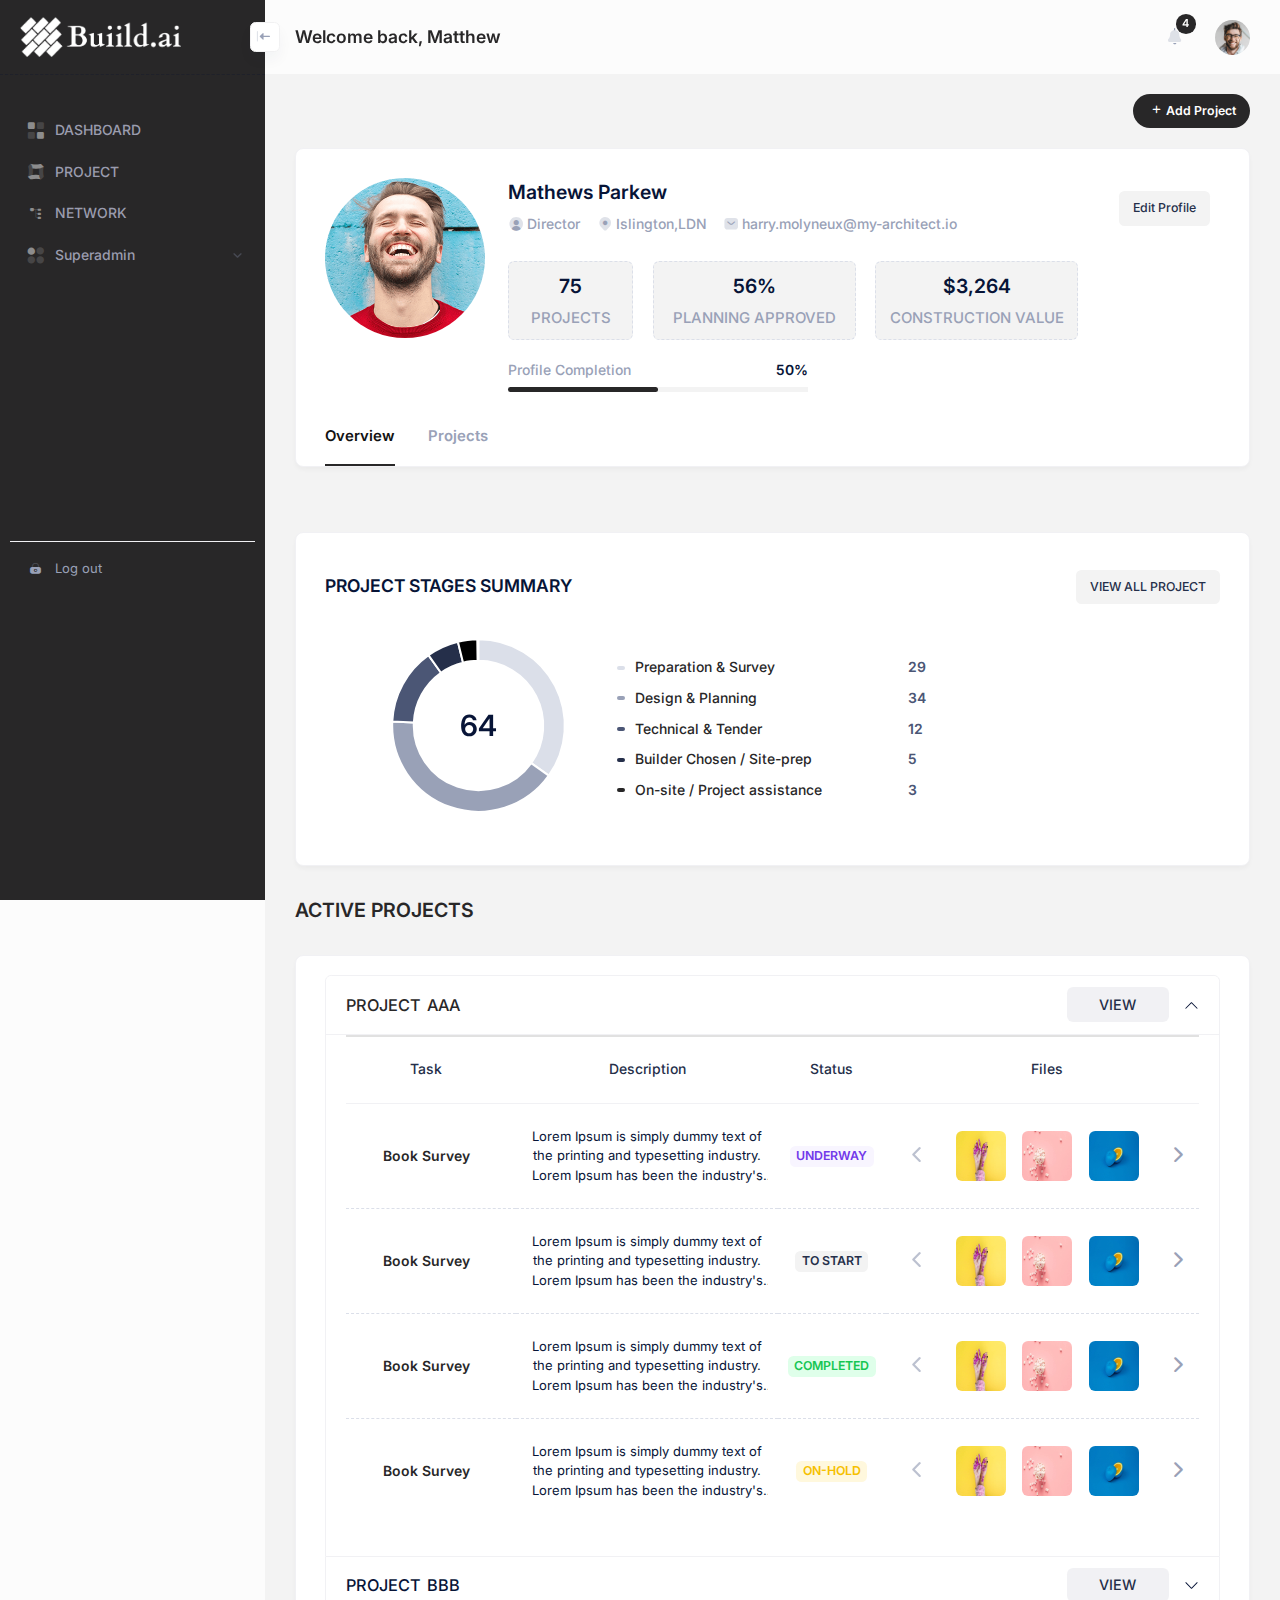
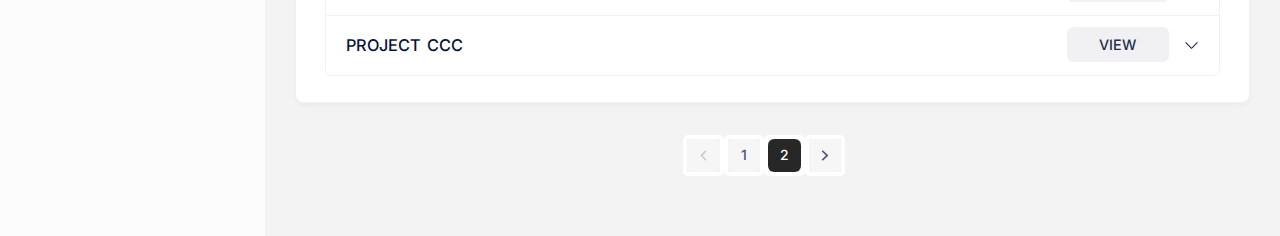
==== commit 9f2aa5cd: "All tickites and changes done and dashboard project page design done" ====
--- a/index.html
+++ b/index.html
@@ -1366,7 +1366,7 @@
                             <!--end::Card title-->
                             <!--begin::Card toolbar-->
                             <div class="card-toolbar">
-                              <a href="#" class="btn btn-light btn-sm text-uppercase">View All Project</a>
+                              <a href="project.html" class="btn btn-light btn-sm text-uppercase">View All Project</a>
                             </div>
                             <!--end::Card toolbar-->
                           </div>
@@ -1382,7 +1382,7 @@
                                     <div
                                       class="position-absolute translate-middle start-50 top-50 d-flex flex-column flex-center">
                                       <span class="fs-2qx fw-bold">64</span>
-                                      <span class="fs-6 fw-semibold text-gray-500">Total Tasks</span>
+                                      <span class="fs-6 fw-semibold text-gray-500 d-none">Total Tasks</span>
                                     </div>
                                     <canvas id="project_overview_chart"></canvas>
                                   </div>
@@ -1538,73 +1538,67 @@
                                                 <td>
                                                   <div class="tns tns-default" style="direction: ltr">
                                                     <!--begin::Slider-->
-                                                    <div
-                                                    data-tns="true"
-                                                    data-tns-loop="false"
-                                                    data-tns-swipe-angle="false"
-                                                    data-tns-speed="1000"
-                                                    data-tns-autoplay="true"
-                                                    data-tns-autoplay-timeout="10000"
-                                                    data-tns-controls="true"
-                                                    data-tns-nav="false"
-                                                    data-tns-items="3"
-                                                    data-tns-center="false"
-                                                    data-tns-slide-by="true"
-                                                    data-tns-dots="false"
-                                                    data-tns-prev-button="#kt_team_slider_prev1"
-                                                    data-tns-next-button="#kt_team_slider_next1">
-                                                
-                                                        <!--begin::Item-->
-                                                        <div class="text-center ">
-                                                          <div class="symbol symbol-50px">
-                                                            <img src="assets/media/projects/img-1.jpg" class="" alt="" />
-                                                          </div>
-                                                       
-                                                        </div>
-                                                        <!--end::Item-->
-                                                        <!--begin::Item-->
-                                                        <div class="text-center ">
-                                                          <div class="symbol symbol-50px">
-                                                            <img src="assets/media/projects/img-2.jpg" class="" alt="" />
-                                                          </div>
-                                                      </div>
-                                                      <!--end::Item-->
+                                                    <div data-tns="true" data-tns-loop="false"
+                                                      data-tns-swipe-angle="false" data-tns-speed="1000"
+                                                      data-tns-autoplay="true" data-tns-autoplay-timeout="10000"
+                                                      data-tns-controls="true" data-tns-nav="false" data-tns-items="3"
+                                                      data-tns-center="false" data-tns-slide-by="true"
+                                                      data-tns-dots="false" data-tns-prev-button="#kt_team_slider_prev1"
+                                                      data-tns-next-button="#kt_team_slider_next1">
+
                                                       <!--begin::Item-->
                                                       <div class="text-center ">
                                                         <div class="symbol symbol-50px">
+                                                          <img src="assets/media/projects/img-1.jpg" class="" alt="" />
+                                                        </div>
+
+                                                      </div>
+                                                      <!--end::Item-->
+                                                      <!--begin::Item-->
+                                                      <div class="text-center ">
+                                                        <div class="symbol symbol-50px">
+                                                          <img src="assets/media/projects/img-2.jpg" class="" alt="" />
+                                                        </div>
+                                                      </div>
+                                                      <!--end::Item-->
+                                                      <!--begin::Item-->
+                                                      <div class="text-center ">
+                                                        <div class="symbol symbol-50px">
                                                           <img src="assets/media/projects/img-3.jpg" class="" alt="" />
                                                         </div>
-                                                    </div>
-                                                    <!--end::Item-->
-                                                    <!--begin::Item-->
-                                                    <div class="text-center  ">
-                                                      <div class="symbol symbol-50px">
-                                                        <img src="assets/media/projects/img-1.jpg" class="" alt="" />
-                                                      </div>
-                                                  </div>
-                                                  <!--end::Item-->
-                                                        ...
+                                                      </div>
+                                                      <!--end::Item-->
+                                                      <!--begin::Item-->
+                                                      <div class="text-center  ">
+                                                        <div class="symbol symbol-50px">
+                                                          <img src="assets/media/projects/img-1.jpg" class="" alt="" />
+                                                        </div>
+                                                      </div>
+                                                      <!--end::Item-->
+                                                      ...
                                                     </div>
                                                     <!--end::Slider-->
-                                                
+
                                                     <!--begin::Slider button-->
-                                                    <button class="btn btn-icon btn-active-theme-black" id="kt_team_slider_prev1">
-                                                        <span class="svg-icon fs-2x">
-                                                          <i class="ki-duotone ki-left fs-2x"></i>
-                                                        </span>
+                                                    <button class="btn btn-icon btn-active-theme-black"
+                                                      id="kt_team_slider_prev1">
+                                                      <span class="svg-icon fs-2x">
+                                                        <i class="ki-duotone ki-left fs-2x"></i>
+                                                      </span>
                                                     </button>
                                                     <!--end::Slider button-->
-                                                
+
                                                     <!--begin::Slider button-->
-                                                    <button class="btn btn-icon btn-active-theme-black" id="kt_team_slider_next1">
-                                                        <span class="svg-icon fs-2x">
-                                                          <i class="ki-duotone ki-right fs-2x"></i>
-                                                        </span>
+                                                    <button class="btn btn-icon btn-active-theme-black"
+                                                      id="kt_team_slider_next1">
+                                                      <span class="svg-icon fs-2x">
+                                                        <i class="ki-duotone ki-right fs-2x"></i>
+                                                      </span>
                                                     </button>
                                                     <!--end::Slider button-->
-                                                </div>
-                                                
-                                              
+                                                  </div>
+
+
                                                 </td>
                                               </tr>
                                               <tr>
@@ -1624,71 +1618,65 @@
                                                 <td>
                                                   <div class="tns tns-default" style="direction: ltr">
                                                     <!--begin::Slider-->
-                                                    <div
-                                                    data-tns="true"
-                                                    data-tns-loop="false"
-                                                    data-tns-swipe-angle="false"
-                                                    data-tns-speed="1000"
-                                                    data-tns-autoplay="true"
-                                                    data-tns-autoplay-timeout="10000"
-                                                    data-tns-controls="true"
-                                                    data-tns-nav="false"
-                                                    data-tns-items="3"
-                                                    data-tns-center="false"
-                                                    data-tns-slide-by="true"
-                                                    data-tns-dots="false"
-                                                    data-tns-prev-button="#kt_team_slider_prev2"
-                                                    data-tns-next-button="#kt_team_slider_next2">
-                                                
-                                                        <!--begin::Item-->
-                                                        <div class="text-center ">
-                                                          <div class="symbol symbol-50px">
-                                                            <img src="assets/media/projects/img-1.jpg" class="" alt="" />
-                                                          </div>
-                                                       
-                                                        </div>
-                                                        <!--end::Item-->
-                                                        <!--begin::Item-->
-                                                        <div class="text-center ">
-                                                          <div class="symbol symbol-50px">
-                                                            <img src="assets/media/projects/img-2.jpg" class="" alt="" />
-                                                          </div>
-                                                      </div>
-                                                      <!--end::Item-->
+                                                    <div data-tns="true" data-tns-loop="false"
+                                                      data-tns-swipe-angle="false" data-tns-speed="1000"
+                                                      data-tns-autoplay="true" data-tns-autoplay-timeout="10000"
+                                                      data-tns-controls="true" data-tns-nav="false" data-tns-items="3"
+                                                      data-tns-center="false" data-tns-slide-by="true"
+                                                      data-tns-dots="false" data-tns-prev-button="#kt_team_slider_prev2"
+                                                      data-tns-next-button="#kt_team_slider_next2">
+
                                                       <!--begin::Item-->
                                                       <div class="text-center ">
                                                         <div class="symbol symbol-50px">
+                                                          <img src="assets/media/projects/img-1.jpg" class="" alt="" />
+                                                        </div>
+
+                                                      </div>
+                                                      <!--end::Item-->
+                                                      <!--begin::Item-->
+                                                      <div class="text-center ">
+                                                        <div class="symbol symbol-50px">
+                                                          <img src="assets/media/projects/img-2.jpg" class="" alt="" />
+                                                        </div>
+                                                      </div>
+                                                      <!--end::Item-->
+                                                      <!--begin::Item-->
+                                                      <div class="text-center ">
+                                                        <div class="symbol symbol-50px">
                                                           <img src="assets/media/projects/img-3.jpg" class="" alt="" />
                                                         </div>
-                                                    </div>
-                                                    <!--end::Item-->
-                                                    <!--begin::Item-->
-                                                    <div class="text-center  ">
-                                                      <div class="symbol symbol-50px">
-                                                        <img src="assets/media/projects/img-1.jpg" class="" alt="" />
-                                                      </div>
-                                                  </div>
-                                                  <!--end::Item-->
-                                                        ...
+                                                      </div>
+                                                      <!--end::Item-->
+                                                      <!--begin::Item-->
+                                                      <div class="text-center  ">
+                                                        <div class="symbol symbol-50px">
+                                                          <img src="assets/media/projects/img-1.jpg" class="" alt="" />
+                                                        </div>
+                                                      </div>
+                                                      <!--end::Item-->
+                                                      ...
                                                     </div>
                                                     <!--end::Slider-->
-                                                
+
                                                     <!--begin::Slider button-->
-                                                    <button class="btn btn-icon btn-active-theme-black" id="kt_team_slider_prev2">
-                                                        <span class="svg-icon fs-2x">
-                                                          <i class="ki-duotone ki-left fs-2x"></i>
-                                                        </span>
+                                                    <button class="btn btn-icon btn-active-theme-black"
+                                                      id="kt_team_slider_prev2">
+                                                      <span class="svg-icon fs-2x">
+                                                        <i class="ki-duotone ki-left fs-2x"></i>
+                                                      </span>
                                                     </button>
                                                     <!--end::Slider button-->
-                                                
+
                                                     <!--begin::Slider button-->
-                                                    <button class="btn btn-icon btn-active-theme-black" id="kt_team_slider_next2">
-                                                        <span class="svg-icon fs-2x">
-                                                          <i class="ki-duotone ki-right fs-2x"></i>
-                                                        </span>
+                                                    <button class="btn btn-icon btn-active-theme-black"
+                                                      id="kt_team_slider_next2">
+                                                      <span class="svg-icon fs-2x">
+                                                        <i class="ki-duotone ki-right fs-2x"></i>
+                                                      </span>
                                                     </button>
                                                     <!--end::Slider button-->
-                                                </div>
+                                                  </div>
                                                 </td>
                                               </tr>
                                               <tr>
@@ -1709,71 +1697,65 @@
                                                 <td>
                                                   <div class="tns tns-default" style="direction: ltr">
                                                     <!--begin::Slider-->
-                                                    <div
-                                                    data-tns="true"
-                                                    data-tns-loop="false"
-                                                    data-tns-swipe-angle="false"
-                                                    data-tns-speed="1000"
-                                                    data-tns-autoplay="true"
-                                                    data-tns-autoplay-timeout="10000"
-                                                    data-tns-controls="true"
-                                                    data-tns-nav="false"
-                                                    data-tns-items="3"
-                                                    data-tns-center="false"
-                                                    data-tns-slide-by="true"
-                                                    data-tns-dots="false"
-                                                    data-tns-prev-button="#kt_team_slider_prev3"
-                                                    data-tns-next-button="#kt_team_slider_next3">
-                                                
-                                                        <!--begin::Item-->
-                                                        <div class="text-center ">
-                                                          <div class="symbol symbol-50px">
-                                                            <img src="assets/media/projects/img-1.jpg" class="" alt="" />
-                                                          </div>
-                                                       
-                                                        </div>
-                                                        <!--end::Item-->
-                                                        <!--begin::Item-->
-                                                        <div class="text-center ">
-                                                          <div class="symbol symbol-50px">
-                                                            <img src="assets/media/projects/img-2.jpg" class="" alt="" />
-                                                          </div>
-                                                      </div>
-                                                      <!--end::Item-->
+                                                    <div data-tns="true" data-tns-loop="false"
+                                                      data-tns-swipe-angle="false" data-tns-speed="1000"
+                                                      data-tns-autoplay="true" data-tns-autoplay-timeout="10000"
+                                                      data-tns-controls="true" data-tns-nav="false" data-tns-items="3"
+                                                      data-tns-center="false" data-tns-slide-by="true"
+                                                      data-tns-dots="false" data-tns-prev-button="#kt_team_slider_prev3"
+                                                      data-tns-next-button="#kt_team_slider_next3">
+
                                                       <!--begin::Item-->
                                                       <div class="text-center ">
                                                         <div class="symbol symbol-50px">
+                                                          <img src="assets/media/projects/img-1.jpg" class="" alt="" />
+                                                        </div>
+
+                                                      </div>
+                                                      <!--end::Item-->
+                                                      <!--begin::Item-->
+                                                      <div class="text-center ">
+                                                        <div class="symbol symbol-50px">
+                                                          <img src="assets/media/projects/img-2.jpg" class="" alt="" />
+                                                        </div>
+                                                      </div>
+                                                      <!--end::Item-->
+                                                      <!--begin::Item-->
+                                                      <div class="text-center ">
+                                                        <div class="symbol symbol-50px">
                                                           <img src="assets/media/projects/img-3.jpg" class="" alt="" />
                                                         </div>
-                                                    </div>
-                                                    <!--end::Item-->
-                                                    <!--begin::Item-->
-                                                    <div class="text-center  ">
-                                                      <div class="symbol symbol-50px">
-                                                        <img src="assets/media/projects/img-1.jpg" class="" alt="" />
-                                                      </div>
-                                                  </div>
-                                                  <!--end::Item-->
-                                                        ...
+                                                      </div>
+                                                      <!--end::Item-->
+                                                      <!--begin::Item-->
+                                                      <div class="text-center  ">
+                                                        <div class="symbol symbol-50px">
+                                                          <img src="assets/media/projects/img-1.jpg" class="" alt="" />
+                                                        </div>
+                                                      </div>
+                                                      <!--end::Item-->
+                                                      ...
                                                     </div>
                                                     <!--end::Slider-->
-                                                
+
                                                     <!--begin::Slider button-->
-                                                    <button class="btn btn-icon btn-active-theme-black" id="kt_team_slider_prev3">
-                                                        <span class="svg-icon fs-2x">
-                                                          <i class="ki-duotone ki-left fs-2x"></i>
-                                                        </span>
+                                                    <button class="btn btn-icon btn-active-theme-black"
+                                                      id="kt_team_slider_prev3">
+                                                      <span class="svg-icon fs-2x">
+                                                        <i class="ki-duotone ki-left fs-2x"></i>
+                                                      </span>
                                                     </button>
                                                     <!--end::Slider button-->
-                                                
+
                                                     <!--begin::Slider button-->
-                                                    <button class="btn btn-icon btn-active-theme-black" id="kt_team_slider_next3">
-                                                        <span class="svg-icon fs-2x">
-                                                          <i class="ki-duotone ki-right fs-2x"></i>
-                                                        </span>
+                                                    <button class="btn btn-icon btn-active-theme-black"
+                                                      id="kt_team_slider_next3">
+                                                      <span class="svg-icon fs-2x">
+                                                        <i class="ki-duotone ki-right fs-2x"></i>
+                                                      </span>
                                                     </button>
                                                     <!--end::Slider button-->
-                                                </div>
+                                                  </div>
                                                 </td>
                                               </tr>
                                               <tr>
@@ -1794,71 +1776,65 @@
                                                 <td>
                                                   <div class="tns tns-default" style="direction: ltr">
                                                     <!--begin::Slider-->
-                                                    <div
-                                                    data-tns="true"
-                                                    data-tns-loop="false"
-                                                    data-tns-swipe-angle="false"
-                                                    data-tns-speed="1000"
-                                                    data-tns-autoplay="true"
-                                                    data-tns-autoplay-timeout="10000"
-                                                    data-tns-controls="true"
-                                                    data-tns-nav="false"
-                                                    data-tns-items="3"
-                                                    data-tns-center="false"
-                                                    data-tns-slide-by="true"
-                                                    data-tns-dots="false"
-                                                    data-tns-prev-button="#kt_team_slider_prev4"
-                                                    data-tns-next-button="#kt_team_slider_next4">
-                                                
-                                                        <!--begin::Item-->
-                                                        <div class="text-center ">
-                                                          <div class="symbol symbol-50px">
-                                                            <img src="assets/media/projects/img-1.jpg" class="" alt="" />
-                                                          </div>
-                                                       
-                                                        </div>
-                                                        <!--end::Item-->
-                                                        <!--begin::Item-->
-                                                        <div class="text-center ">
-                                                          <div class="symbol symbol-50px">
-                                                            <img src="assets/media/projects/img-2.jpg" class="" alt="" />
-                                                          </div>
-                                                      </div>
-                                                      <!--end::Item-->
+                                                    <div data-tns="true" data-tns-loop="false"
+                                                      data-tns-swipe-angle="false" data-tns-speed="1000"
+                                                      data-tns-autoplay="true" data-tns-autoplay-timeout="10000"
+                                                      data-tns-controls="true" data-tns-nav="false" data-tns-items="3"
+                                                      data-tns-center="false" data-tns-slide-by="true"
+                                                      data-tns-dots="false" data-tns-prev-button="#kt_team_slider_prev4"
+                                                      data-tns-next-button="#kt_team_slider_next4">
+
                                                       <!--begin::Item-->
                                                       <div class="text-center ">
                                                         <div class="symbol symbol-50px">
+                                                          <img src="assets/media/projects/img-1.jpg" class="" alt="" />
+                                                        </div>
+
+                                                      </div>
+                                                      <!--end::Item-->
+                                                      <!--begin::Item-->
+                                                      <div class="text-center ">
+                                                        <div class="symbol symbol-50px">
+                                                          <img src="assets/media/projects/img-2.jpg" class="" alt="" />
+                                                        </div>
+                                                      </div>
+                                                      <!--end::Item-->
+                                                      <!--begin::Item-->
+                                                      <div class="text-center ">
+                                                        <div class="symbol symbol-50px">
                                                           <img src="assets/media/projects/img-3.jpg" class="" alt="" />
                                                         </div>
-                                                    </div>
-                                                    <!--end::Item-->
-                                                    <!--begin::Item-->
-                                                    <div class="text-center  ">
-                                                      <div class="symbol symbol-50px">
-                                                        <img src="assets/media/projects/img-1.jpg" class="" alt="" />
-                                                      </div>
-                                                  </div>
-                                                  <!--end::Item-->
-                                                        ...
+                                                      </div>
+                                                      <!--end::Item-->
+                                                      <!--begin::Item-->
+                                                      <div class="text-center  ">
+                                                        <div class="symbol symbol-50px">
+                                                          <img src="assets/media/projects/img-1.jpg" class="" alt="" />
+                                                        </div>
+                                                      </div>
+                                                      <!--end::Item-->
+                                                      ...
                                                     </div>
                                                     <!--end::Slider-->
-                                                
+
                                                     <!--begin::Slider button-->
-                                                    <button class="btn btn-icon btn-active-theme-black" id="kt_team_slider_prev4">
-                                                        <span class="svg-icon fs-2x">
-                                                          <i class="ki-duotone ki-left fs-2x"></i>
-                                                        </span>
+                                                    <button class="btn btn-icon btn-active-theme-black"
+                                                      id="kt_team_slider_prev4">
+                                                      <span class="svg-icon fs-2x">
+                                                        <i class="ki-duotone ki-left fs-2x"></i>
+                                                      </span>
                                                     </button>
                                                     <!--end::Slider button-->
-                                                
+
                                                     <!--begin::Slider button-->
-                                                    <button class="btn btn-icon btn-active-theme-black" id="kt_team_slider_next4">
-                                                        <span class="svg-icon fs-2x">
-                                                          <i class="ki-duotone ki-right fs-2x"></i>
-                                                        </span>
+                                                    <button class="btn btn-icon btn-active-theme-black"
+                                                      id="kt_team_slider_next4">
+                                                      <span class="svg-icon fs-2x">
+                                                        <i class="ki-duotone ki-right fs-2x"></i>
+                                                      </span>
                                                     </button>
                                                     <!--end::Slider button-->
-                                                </div>
+                                                  </div>
                                                 </td>
                                               </tr>
                                             </tbody>
@@ -1911,71 +1887,65 @@
                                                 <td>
                                                   <div class="tns tns-default" style="direction: ltr">
                                                     <!--begin::Slider-->
-                                                    <div
-                                                    data-tns="true"
-                                                    data-tns-loop="false"
-                                                    data-tns-swipe-angle="false"
-                                                    data-tns-speed="1000"
-                                                    data-tns-autoplay="true"
-                                                    data-tns-autoplay-timeout="10000"
-                                                    data-tns-controls="true"
-                                                    data-tns-nav="false"
-                                                    data-tns-items="3"
-                                                    data-tns-center="false"
-                                                    data-tns-slide-by="true"
-                                                    data-tns-dots="false"
-                                                    data-tns-prev-button="#kt_team_slider_prev5"
-                                                    data-tns-next-button="#kt_team_slider_next5">
-                                                
-                                                        <!--begin::Item-->
-                                                        <div class="text-center ">
-                                                          <div class="symbol symbol-50px">
-                                                            <img src="assets/media/projects/img-1.jpg" class="" alt="" />
-                                                          </div>
-                                                       
-                                                        </div>
-                                                        <!--end::Item-->
-                                                        <!--begin::Item-->
-                                                        <div class="text-center ">
-                                                          <div class="symbol symbol-50px">
-                                                            <img src="assets/media/projects/img-2.jpg" class="" alt="" />
-                                                          </div>
-                                                      </div>
-                                                      <!--end::Item-->
+                                                    <div data-tns="true" data-tns-loop="false"
+                                                      data-tns-swipe-angle="false" data-tns-speed="1000"
+                                                      data-tns-autoplay="true" data-tns-autoplay-timeout="10000"
+                                                      data-tns-controls="true" data-tns-nav="false" data-tns-items="3"
+                                                      data-tns-center="false" data-tns-slide-by="true"
+                                                      data-tns-dots="false" data-tns-prev-button="#kt_team_slider_prev5"
+                                                      data-tns-next-button="#kt_team_slider_next5">
+
                                                       <!--begin::Item-->
                                                       <div class="text-center ">
                                                         <div class="symbol symbol-50px">
+                                                          <img src="assets/media/projects/img-1.jpg" class="" alt="" />
+                                                        </div>
+
+                                                      </div>
+                                                      <!--end::Item-->
+                                                      <!--begin::Item-->
+                                                      <div class="text-center ">
+                                                        <div class="symbol symbol-50px">
+                                                          <img src="assets/media/projects/img-2.jpg" class="" alt="" />
+                                                        </div>
+                                                      </div>
+                                                      <!--end::Item-->
+                                                      <!--begin::Item-->
+                                                      <div class="text-center ">
+                                                        <div class="symbol symbol-50px">
                                                           <img src="assets/media/projects/img-3.jpg" class="" alt="" />
                                                         </div>
-                                                    </div>
-                                                    <!--end::Item-->
-                                                    <!--begin::Item-->
-                                                    <div class="text-center  ">
-                                                      <div class="symbol symbol-50px">
-                                                        <img src="assets/media/projects/img-1.jpg" class="" alt="" />
-                                                      </div>
-                                                  </div>
-                                                  <!--end::Item-->
-                                                        ...
+                                                      </div>
+                                                      <!--end::Item-->
+                                                      <!--begin::Item-->
+                                                      <div class="text-center  ">
+                                                        <div class="symbol symbol-50px">
+                                                          <img src="assets/media/projects/img-1.jpg" class="" alt="" />
+                                                        </div>
+                                                      </div>
+                                                      <!--end::Item-->
+                                                      ...
                                                     </div>
                                                     <!--end::Slider-->
-                                                
+
                                                     <!--begin::Slider button-->
-                                                    <button class="btn btn-icon btn-active-theme-black" id="kt_team_slider_prev5">
-                                                        <span class="svg-icon fs-2x">
-                                                          <i class="ki-duotone ki-left fs-2x"></i>
-                                                        </span>
+                                                    <button class="btn btn-icon btn-active-theme-black"
+                                                      id="kt_team_slider_prev5">
+                                                      <span class="svg-icon fs-2x">
+                                                        <i class="ki-duotone ki-left fs-2x"></i>
+                                                      </span>
                                                     </button>
                                                     <!--end::Slider button-->
-                                                
+
                                                     <!--begin::Slider button-->
-                                                    <button class="btn btn-icon btn-active-theme-black" id="kt_team_slider_next5">
-                                                        <span class="svg-icon fs-2x">
-                                                          <i class="ki-duotone ki-right fs-2x"></i>
-                                                        </span>
+                                                    <button class="btn btn-icon btn-active-theme-black"
+                                                      id="kt_team_slider_next5">
+                                                      <span class="svg-icon fs-2x">
+                                                        <i class="ki-duotone ki-right fs-2x"></i>
+                                                      </span>
                                                     </button>
                                                     <!--end::Slider button-->
-                                                </div>
+                                                  </div>
                                                 </td>
                                               </tr>
                                               <tr>
@@ -1995,71 +1965,65 @@
                                                 <td>
                                                   <div class="tns tns-default" style="direction: ltr">
                                                     <!--begin::Slider-->
-                                                    <div
-                                                    data-tns="true"
-                                                    data-tns-loop="false"
-                                                    data-tns-swipe-angle="false"
-                                                    data-tns-speed="1000"
-                                                    data-tns-autoplay="true"
-                                                    data-tns-autoplay-timeout="10000"
-                                                    data-tns-controls="true"
-                                                    data-tns-nav="false"
-                                                    data-tns-items="3"
-                                                    data-tns-center="false"
-                                                    data-tns-slide-by="true"
-                                                    data-tns-dots="false"
-                                                    data-tns-prev-button="#kt_team_slider_prev6"
-                                                    data-tns-next-button="#kt_team_slider_next6">
-                                                
-                                                        <!--begin::Item-->
-                                                        <div class="text-center ">
-                                                          <div class="symbol symbol-50px">
-                                                            <img src="assets/media/projects/img-1.jpg" class="" alt="" />
-                                                          </div>
-                                                       
-                                                        </div>
-                                                        <!--end::Item-->
-                                                        <!--begin::Item-->
-                                                        <div class="text-center ">
-                                                          <div class="symbol symbol-50px">
-                                                            <img src="assets/media/projects/img-2.jpg" class="" alt="" />
-                                                          </div>
-                                                      </div>
-                                                      <!--end::Item-->
+                                                    <div data-tns="true" data-tns-loop="false"
+                                                      data-tns-swipe-angle="false" data-tns-speed="1000"
+                                                      data-tns-autoplay="true" data-tns-autoplay-timeout="10000"
+                                                      data-tns-controls="true" data-tns-nav="false" data-tns-items="3"
+                                                      data-tns-center="false" data-tns-slide-by="true"
+                                                      data-tns-dots="false" data-tns-prev-button="#kt_team_slider_prev6"
+                                                      data-tns-next-button="#kt_team_slider_next6">
+
                                                       <!--begin::Item-->
                                                       <div class="text-center ">
                                                         <div class="symbol symbol-50px">
+                                                          <img src="assets/media/projects/img-1.jpg" class="" alt="" />
+                                                        </div>
+
+                                                      </div>
+                                                      <!--end::Item-->
+                                                      <!--begin::Item-->
+                                                      <div class="text-center ">
+                                                        <div class="symbol symbol-50px">
+                                                          <img src="assets/media/projects/img-2.jpg" class="" alt="" />
+                                                        </div>
+                                                      </div>
+                                                      <!--end::Item-->
+                                                      <!--begin::Item-->
+                                                      <div class="text-center ">
+                                                        <div class="symbol symbol-50px">
                                                           <img src="assets/media/projects/img-3.jpg" class="" alt="" />
                                                         </div>
-                                                    </div>
-                                                    <!--end::Item-->
-                                                    <!--begin::Item-->
-                                                    <div class="text-center  ">
-                                                      <div class="symbol symbol-50px">
-                                                        <img src="assets/media/projects/img-1.jpg" class="" alt="" />
-                                                      </div>
-                                                  </div>
-                                                  <!--end::Item-->
-                                                        ...
+                                                      </div>
+                                                      <!--end::Item-->
+                                                      <!--begin::Item-->
+                                                      <div class="text-center  ">
+                                                        <div class="symbol symbol-50px">
+                                                          <img src="assets/media/projects/img-1.jpg" class="" alt="" />
+                                                        </div>
+                                                      </div>
+                                                      <!--end::Item-->
+                                                      ...
                                                     </div>
                                                     <!--end::Slider-->
-                                                
+
                                                     <!--begin::Slider button-->
-                                                    <button class="btn btn-icon btn-active-theme-black" id="kt_team_slider_prev6">
-                                                        <span class="svg-icon fs-2x">
-                                                          <i class="ki-duotone ki-left fs-2x"></i>
-                                                        </span>
+                                                    <button class="btn btn-icon btn-active-theme-black"
+                                                      id="kt_team_slider_prev6">
+                                                      <span class="svg-icon fs-2x">
+                                                        <i class="ki-duotone ki-left fs-2x"></i>
+                                                      </span>
                                                     </button>
                                                     <!--end::Slider button-->
-                                                
+
                                                     <!--begin::Slider button-->
-                                                    <button class="btn btn-icon btn-active-theme-black" id="kt_team_slider_next6">
-                                                        <span class="svg-icon fs-2x">
-                                                          <i class="ki-duotone ki-right fs-2x"></i>
-                                                        </span>
+                                                    <button class="btn btn-icon btn-active-theme-black"
+                                                      id="kt_team_slider_next6">
+                                                      <span class="svg-icon fs-2x">
+                                                        <i class="ki-duotone ki-right fs-2x"></i>
+                                                      </span>
                                                     </button>
                                                     <!--end::Slider button-->
-                                                </div>
+                                                  </div>
                                                 </td>
                                               </tr>
                                               <tr>
@@ -2080,71 +2044,65 @@
                                                 <td>
                                                   <div class="tns tns-default" style="direction: ltr">
                                                     <!--begin::Slider-->
-                                                    <div
-                                                    data-tns="true"
-                                                    data-tns-loop="false"
-                                                    data-tns-swipe-angle="false"
-                                                    data-tns-speed="1000"
-                                                    data-tns-autoplay="true"
-                                                    data-tns-autoplay-timeout="10000"
-                                                    data-tns-controls="true"
-                                                    data-tns-nav="false"
-                                                    data-tns-items="3"
-                                                    data-tns-center="false"
-                                                    data-tns-slide-by="true"
-                                                    data-tns-dots="false"
-                                                    data-tns-prev-button="#kt_team_slider_prev7"
-                                                    data-tns-next-button="#kt_team_slider_next7">
-                                                
-                                                        <!--begin::Item-->
-                                                        <div class="text-center ">
-                                                          <div class="symbol symbol-50px">
-                                                            <img src="assets/media/projects/img-1.jpg" class="" alt="" />
-                                                          </div>
-                                                       
-                                                        </div>
-                                                        <!--end::Item-->
-                                                        <!--begin::Item-->
-                                                        <div class="text-center ">
-                                                          <div class="symbol symbol-50px">
-                                                            <img src="assets/media/projects/img-2.jpg" class="" alt="" />
-                                                          </div>
-                                                      </div>
-                                                      <!--end::Item-->
+                                                    <div data-tns="true" data-tns-loop="false"
+                                                      data-tns-swipe-angle="false" data-tns-speed="1000"
+                                                      data-tns-autoplay="true" data-tns-autoplay-timeout="10000"
+                                                      data-tns-controls="true" data-tns-nav="false" data-tns-items="3"
+                                                      data-tns-center="false" data-tns-slide-by="true"
+                                                      data-tns-dots="false" data-tns-prev-button="#kt_team_slider_prev7"
+                                                      data-tns-next-button="#kt_team_slider_next7">
+
                                                       <!--begin::Item-->
                                                       <div class="text-center ">
                                                         <div class="symbol symbol-50px">
+                                                          <img src="assets/media/projects/img-1.jpg" class="" alt="" />
+                                                        </div>
+
+                                                      </div>
+                                                      <!--end::Item-->
+                                                      <!--begin::Item-->
+                                                      <div class="text-center ">
+                                                        <div class="symbol symbol-50px">
+                                                          <img src="assets/media/projects/img-2.jpg" class="" alt="" />
+                                                        </div>
+                                                      </div>
+                                                      <!--end::Item-->
+                                                      <!--begin::Item-->
+                                                      <div class="text-center ">
+                                                        <div class="symbol symbol-50px">
                                                           <img src="assets/media/projects/img-3.jpg" class="" alt="" />
                                                         </div>
-                                                    </div>
-                                                    <!--end::Item-->
-                                                    <!--begin::Item-->
-                                                    <div class="text-center  ">
-                                                      <div class="symbol symbol-50px">
-                                                        <img src="assets/media/projects/img-1.jpg" class="" alt="" />
-                                                      </div>
-                                                  </div>
-                                                  <!--end::Item-->
-                                                        ...
+                                                      </div>
+                                                      <!--end::Item-->
+                                                      <!--begin::Item-->
+                                                      <div class="text-center  ">
+                                                        <div class="symbol symbol-50px">
+                                                          <img src="assets/media/projects/img-1.jpg" class="" alt="" />
+                                                        </div>
+                                                      </div>
+                                                      <!--end::Item-->
+                                                      ...
                                                     </div>
                                                     <!--end::Slider-->
-                                                
+
                                                     <!--begin::Slider button-->
-                                                    <button class="btn btn-icon btn-active-theme-black" id="kt_team_slider_prev7">
-                                                        <span class="svg-icon fs-2x">
-                                                          <i class="ki-duotone ki-left fs-2x"></i>
-                                                        </span>
+                                                    <button class="btn btn-icon btn-active-theme-black"
+                                                      id="kt_team_slider_prev7">
+                                                      <span class="svg-icon fs-2x">
+                                                        <i class="ki-duotone ki-left fs-2x"></i>
+                                                      </span>
                                                     </button>
                                                     <!--end::Slider button-->
-                                                
+
                                                     <!--begin::Slider button-->
-                                                    <button class="btn btn-icon btn-active-theme-black" id="kt_team_slider_next7">
-                                                        <span class="svg-icon fs-2x">
-                                                          <i class="ki-duotone ki-right fs-2x"></i>
-                                                        </span>
+                                                    <button class="btn btn-icon btn-active-theme-black"
+                                                      id="kt_team_slider_next7">
+                                                      <span class="svg-icon fs-2x">
+                                                        <i class="ki-duotone ki-right fs-2x"></i>
+                                                      </span>
                                                     </button>
                                                     <!--end::Slider button-->
-                                                </div>
+                                                  </div>
                                                 </td>
                                               </tr>
                                               <tr>
@@ -2165,71 +2123,65 @@
                                                 <td>
                                                   <div class="tns tns-default" style="direction: ltr">
                                                     <!--begin::Slider-->
-                                                    <div
-                                                    data-tns="true"
-                                                    data-tns-loop="false"
-                                                    data-tns-swipe-angle="false"
-                                                    data-tns-speed="1000"
-                                                    data-tns-autoplay="true"
-                                                    data-tns-autoplay-timeout="10000"
-                                                    data-tns-controls="true"
-                                                    data-tns-nav="false"
-                                                    data-tns-items="3"
-                                                    data-tns-center="false"
-                                                    data-tns-slide-by="true"
-                                                    data-tns-dots="false"
-                                                    data-tns-prev-button="#kt_team_slider_prev8"
-                                                    data-tns-next-button="#kt_team_slider_next8">
-                                                
-                                                        <!--begin::Item-->
-                                                        <div class="text-center ">
-                                                          <div class="symbol symbol-50px">
-                                                            <img src="assets/media/projects/img-1.jpg" class="" alt="" />
-                                                          </div>
-                                                       
-                                                        </div>
-                                                        <!--end::Item-->
-                                                        <!--begin::Item-->
-                                                        <div class="text-center ">
-                                                          <div class="symbol symbol-50px">
-                                                            <img src="assets/media/projects/img-2.jpg" class="" alt="" />
-                                                          </div>
-                                                      </div>
-                                                      <!--end::Item-->
+                                                    <div data-tns="true" data-tns-loop="false"
+                                                      data-tns-swipe-angle="false" data-tns-speed="1000"
+                                                      data-tns-autoplay="true" data-tns-autoplay-timeout="10000"
+                                                      data-tns-controls="true" data-tns-nav="false" data-tns-items="3"
+                                                      data-tns-center="false" data-tns-slide-by="true"
+                                                      data-tns-dots="false" data-tns-prev-button="#kt_team_slider_prev8"
+                                                      data-tns-next-button="#kt_team_slider_next8">
+
                                                       <!--begin::Item-->
                                                       <div class="text-center ">
                                                         <div class="symbol symbol-50px">
+                                                          <img src="assets/media/projects/img-1.jpg" class="" alt="" />
+                                                        </div>
+
+                                                      </div>
+                                                      <!--end::Item-->
+                                                      <!--begin::Item-->
+                                                      <div class="text-center ">
+                                                        <div class="symbol symbol-50px">
+                                                          <img src="assets/media/projects/img-2.jpg" class="" alt="" />
+                                                        </div>
+                                                      </div>
+                                                      <!--end::Item-->
+                                                      <!--begin::Item-->
+                                                      <div class="text-center ">
+                                                        <div class="symbol symbol-50px">
                                                           <img src="assets/media/projects/img-3.jpg" class="" alt="" />
                                                         </div>
-                                                    </div>
-                                                    <!--end::Item-->
-                                                    <!--begin::Item-->
-                                                    <div class="text-center  ">
-                                                      <div class="symbol symbol-50px">
-                                                        <img src="assets/media/projects/img-1.jpg" class="" alt="" />
-                                                      </div>
-                                                  </div>
-                                                  <!--end::Item-->
-                                                        ...
+                                                      </div>
+                                                      <!--end::Item-->
+                                                      <!--begin::Item-->
+                                                      <div class="text-center  ">
+                                                        <div class="symbol symbol-50px">
+                                                          <img src="assets/media/projects/img-1.jpg" class="" alt="" />
+                                                        </div>
+                                                      </div>
+                                                      <!--end::Item-->
+                                                      ...
                                                     </div>
                                                     <!--end::Slider-->
-                                                
+
                                                     <!--begin::Slider button-->
-                                                    <button class="btn btn-icon btn-active-theme-black" id="kt_team_slider_prev8">
-                                                        <span class="svg-icon fs-2x">
-                                                          <i class="ki-duotone ki-left fs-2x"></i>
-                                                        </span>
+                                                    <button class="btn btn-icon btn-active-theme-black"
+                                                      id="kt_team_slider_prev8">
+                                                      <span class="svg-icon fs-2x">
+                                                        <i class="ki-duotone ki-left fs-2x"></i>
+                                                      </span>
                                                     </button>
                                                     <!--end::Slider button-->
-                                                
+
                                                     <!--begin::Slider button-->
-                                                    <button class="btn btn-icon btn-active-theme-black" id="kt_team_slider_next8">
-                                                        <span class="svg-icon fs-2x">
-                                                          <i class="ki-duotone ki-right fs-2x"></i>
-                                                        </span>
+                                                    <button class="btn btn-icon btn-active-theme-black"
+                                                      id="kt_team_slider_next8">
+                                                      <span class="svg-icon fs-2x">
+                                                        <i class="ki-duotone ki-right fs-2x"></i>
+                                                      </span>
                                                     </button>
                                                     <!--end::Slider button-->
-                                                </div>
+                                                  </div>
                                                 </td>
                                               </tr>
                                             </tbody>
@@ -2282,71 +2234,65 @@
                                                 <td>
                                                   <div class="tns tns-default" style="direction: ltr">
                                                     <!--begin::Slider-->
-                                                    <div
-                                                    data-tns="true"
-                                                    data-tns-loop="false"
-                                                    data-tns-swipe-angle="false"
-                                                    data-tns-speed="1000"
-                                                    data-tns-autoplay="true"
-                                                    data-tns-autoplay-timeout="10000"
-                                                    data-tns-controls="true"
-                                                    data-tns-nav="false"
-                                                    data-tns-items="3"
-                                                    data-tns-center="false"
-                                                    data-tns-slide-by="true"
-                                                    data-tns-dots="false"
-                                                    data-tns-prev-button="#kt_team_slider_prev9"
-                                                    data-tns-next-button="#kt_team_slider_next9">
-                                                
-                                                        <!--begin::Item-->
-                                                        <div class="text-center ">
-                                                          <div class="symbol symbol-50px">
-                                                            <img src="assets/media/projects/img-1.jpg" class="" alt="" />
-                                                          </div>
-                                                       
-                                                        </div>
-                                                        <!--end::Item-->
-                                                        <!--begin::Item-->
-                                                        <div class="text-center ">
-                                                          <div class="symbol symbol-50px">
-                                                            <img src="assets/media/projects/img-2.jpg" class="" alt="" />
-                                                          </div>
-                                                      </div>
-                                                      <!--end::Item-->
+                                                    <div data-tns="true" data-tns-loop="false"
+                                                      data-tns-swipe-angle="false" data-tns-speed="1000"
+                                                      data-tns-autoplay="true" data-tns-autoplay-timeout="10000"
+                                                      data-tns-controls="true" data-tns-nav="false" data-tns-items="3"
+                                                      data-tns-center="false" data-tns-slide-by="true"
+                                                      data-tns-dots="false" data-tns-prev-button="#kt_team_slider_prev9"
+                                                      data-tns-next-button="#kt_team_slider_next9">
+
                                                       <!--begin::Item-->
                                                       <div class="text-center ">
                                                         <div class="symbol symbol-50px">
+                                                          <img src="assets/media/projects/img-1.jpg" class="" alt="" />
+                                                        </div>
+
+                                                      </div>
+                                                      <!--end::Item-->
+                                                      <!--begin::Item-->
+                                                      <div class="text-center ">
+                                                        <div class="symbol symbol-50px">
+                                                          <img src="assets/media/projects/img-2.jpg" class="" alt="" />
+                                                        </div>
+                                                      </div>
+                                                      <!--end::Item-->
+                                                      <!--begin::Item-->
+                                                      <div class="text-center ">
+                                                        <div class="symbol symbol-50px">
                                                           <img src="assets/media/projects/img-3.jpg" class="" alt="" />
                                                         </div>
-                                                    </div>
-                                                    <!--end::Item-->
-                                                    <!--begin::Item-->
-                                                    <div class="text-center  ">
-                                                      <div class="symbol symbol-50px">
-                                                        <img src="assets/media/projects/img-1.jpg" class="" alt="" />
-                                                      </div>
-                                                  </div>
-                                                  <!--end::Item-->
-                                                        ...
+                                                      </div>
+                                                      <!--end::Item-->
+                                                      <!--begin::Item-->
+                                                      <div class="text-center  ">
+                                                        <div class="symbol symbol-50px">
+                                                          <img src="assets/media/projects/img-1.jpg" class="" alt="" />
+                                                        </div>
+                                                      </div>
+                                                      <!--end::Item-->
+                                                      ...
                                                     </div>
                                                     <!--end::Slider-->
-                                                
+
                                                     <!--begin::Slider button-->
-                                                    <button class="btn btn-icon btn-active-theme-black" id="kt_team_slider_prev9">
-                                                        <span class="svg-icon fs-2x">
-                                                          <i class="ki-duotone ki-left fs-2x"></i>
-                                                        </span>
+                                                    <button class="btn btn-icon btn-active-theme-black"
+                                                      id="kt_team_slider_prev9">
+                                                      <span class="svg-icon fs-2x">
+                                                        <i class="ki-duotone ki-left fs-2x"></i>
+                                                      </span>
                                                     </button>
                                                     <!--end::Slider button-->
-                                                
+
                                                     <!--begin::Slider button-->
-                                                    <button class="btn btn-icon btn-active-theme-black" id="kt_team_slider_next9">
-                                                        <span class="svg-icon fs-2x">
-                                                          <i class="ki-duotone ki-right fs-2x"></i>
-                                                        </span>
+                                                    <button class="btn btn-icon btn-active-theme-black"
+                                                      id="kt_team_slider_next9">
+                                                      <span class="svg-icon fs-2x">
+                                                        <i class="ki-duotone ki-right fs-2x"></i>
+                                                      </span>
                                                     </button>
                                                     <!--end::Slider button-->
-                                                </div>
+                                                  </div>
                                                 </td>
                                               </tr>
                                               <tr>
@@ -2366,71 +2312,66 @@
                                                 <td>
                                                   <div class="tns tns-default" style="direction: ltr">
                                                     <!--begin::Slider-->
-                                                    <div
-                                                    data-tns="true"
-                                                    data-tns-loop="false"
-                                                    data-tns-swipe-angle="false"
-                                                    data-tns-speed="1000"
-                                                    data-tns-autoplay="true"
-                                                    data-tns-autoplay-timeout="10000"
-                                                    data-tns-controls="true"
-                                                    data-tns-nav="false"
-                                                    data-tns-items="3"
-                                                    data-tns-center="false"
-                                                    data-tns-slide-by="true"
-                                                    data-tns-dots="false"
-                                                    data-tns-prev-button="#kt_team_slider_prev10"
-                                                    data-tns-next-button="#kt_team_slider_next10">
-                                                
-                                                        <!--begin::Item-->
-                                                        <div class="text-center ">
-                                                          <div class="symbol symbol-50px">
-                                                            <img src="assets/media/projects/img-1.jpg" class="" alt="" />
-                                                          </div>
-                                                       
-                                                        </div>
-                                                        <!--end::Item-->
-                                                        <!--begin::Item-->
-                                                        <div class="text-center ">
-                                                          <div class="symbol symbol-50px">
-                                                            <img src="assets/media/projects/img-2.jpg" class="" alt="" />
-                                                          </div>
-                                                      </div>
-                                                      <!--end::Item-->
+                                                    <div data-tns="true" data-tns-loop="false"
+                                                      data-tns-swipe-angle="false" data-tns-speed="1000"
+                                                      data-tns-autoplay="true" data-tns-autoplay-timeout="10000"
+                                                      data-tns-controls="true" data-tns-nav="false" data-tns-items="3"
+                                                      data-tns-center="false" data-tns-slide-by="true"
+                                                      data-tns-dots="false"
+                                                      data-tns-prev-button="#kt_team_slider_prev10"
+                                                      data-tns-next-button="#kt_team_slider_next10">
+
                                                       <!--begin::Item-->
                                                       <div class="text-center ">
                                                         <div class="symbol symbol-50px">
+                                                          <img src="assets/media/projects/img-1.jpg" class="" alt="" />
+                                                        </div>
+
+                                                      </div>
+                                                      <!--end::Item-->
+                                                      <!--begin::Item-->
+                                                      <div class="text-center ">
+                                                        <div class="symbol symbol-50px">
+                                                          <img src="assets/media/projects/img-2.jpg" class="" alt="" />
+                                                        </div>
+                                                      </div>
+                                                      <!--end::Item-->
+                                                      <!--begin::Item-->
+                                                      <div class="text-center ">
+                                                        <div class="symbol symbol-50px">
                                                           <img src="assets/media/projects/img-3.jpg" class="" alt="" />
                                                         </div>
-                                                    </div>
-                                                    <!--end::Item-->
-                                                    <!--begin::Item-->
-                                                    <div class="text-center  ">
-                                                      <div class="symbol symbol-50px">
-                                                        <img src="assets/media/projects/img-1.jpg" class="" alt="" />
-                                                      </div>
-                                                  </div>
-                                                  <!--end::Item-->
-                                                        ...
+                                                      </div>
+                                                      <!--end::Item-->
+                                                      <!--begin::Item-->
+                                                      <div class="text-center  ">
+                                                        <div class="symbol symbol-50px">
+                                                          <img src="assets/media/projects/img-1.jpg" class="" alt="" />
+                                                        </div>
+                                                      </div>
+                                                      <!--end::Item-->
+                                                      ...
                                                     </div>
                                                     <!--end::Slider-->
-                                                
+
                                                     <!--begin::Slider button-->
-                                                    <button class="btn btn-icon btn-active-theme-black" id="kt_team_slider_prev10">
-                                                        <span class="svg-icon fs-2x">
-                                                          <i class="ki-duotone ki-left fs-2x"></i>
-                                                        </span>
+                                                    <button class="btn btn-icon btn-active-theme-black"
+                                                      id="kt_team_slider_prev10">
+                                                      <span class="svg-icon fs-2x">
+                                                        <i class="ki-duotone ki-left fs-2x"></i>
+                                                      </span>
                                                     </button>
                                                     <!--end::Slider button-->
-                                                
+
                                                     <!--begin::Slider button-->
-                                                    <button class="btn btn-icon btn-active-theme-black" id="kt_team_slider_next10">
-                                                        <span class="svg-icon fs-2x">
-                                                          <i class="ki-duotone ki-right fs-2x"></i>
-                                                        </span>
+                                                    <button class="btn btn-icon btn-active-theme-black"
+                                                      id="kt_team_slider_next10">
+                                                      <span class="svg-icon fs-2x">
+                                                        <i class="ki-duotone ki-right fs-2x"></i>
+                                                      </span>
                                                     </button>
                                                     <!--end::Slider button-->
-                                                </div>
+                                                  </div>
                                                 </td>
                                               </tr>
                                               <tr>
@@ -2451,71 +2392,66 @@
                                                 <td>
                                                   <div class="tns tns-default" style="direction: ltr">
                                                     <!--begin::Slider-->
-                                                    <div
-                                                    data-tns="true"
-                                                    data-tns-loop="false"
-                                                    data-tns-swipe-angle="false"
-                                                    data-tns-speed="1000"
-                                                    data-tns-autoplay="true"
-                                                    data-tns-autoplay-timeout="10000"
-                                                    data-tns-controls="true"
-                                                    data-tns-nav="false"
-                                                    data-tns-items="3"
-                                                    data-tns-center="false"
-                                                    data-tns-slide-by="true"
-                                                    data-tns-dots="false"
-                                                    data-tns-prev-button="#kt_team_slider_prev11"
-                                                    data-tns-next-button="#kt_team_slider_next11">
-                                                
-                                                        <!--begin::Item-->
-                                                        <div class="text-center ">
-                                                          <div class="symbol symbol-50px">
-                                                            <img src="assets/media/projects/img-1.jpg" class="" alt="" />
-                                                          </div>
-                                                       
-                                                        </div>
-                                                        <!--end::Item-->
-                                                        <!--begin::Item-->
-                                                        <div class="text-center ">
-                                                          <div class="symbol symbol-50px">
-                                                            <img src="assets/media/projects/img-2.jpg" class="" alt="" />
-                                                          </div>
-                                                      </div>
-                                                      <!--end::Item-->
+                                                    <div data-tns="true" data-tns-loop="false"
+                                                      data-tns-swipe-angle="false" data-tns-speed="1000"
+                                                      data-tns-autoplay="true" data-tns-autoplay-timeout="10000"
+                                                      data-tns-controls="true" data-tns-nav="false" data-tns-items="3"
+                                                      data-tns-center="false" data-tns-slide-by="true"
+                                                      data-tns-dots="false"
+                                                      data-tns-prev-button="#kt_team_slider_prev11"
+                                                      data-tns-next-button="#kt_team_slider_next11">
+
                                                       <!--begin::Item-->
                                                       <div class="text-center ">
                                                         <div class="symbol symbol-50px">
+                                                          <img src="assets/media/projects/img-1.jpg" class="" alt="" />
+                                                        </div>
+
+                                                      </div>
+                                                      <!--end::Item-->
+                                                      <!--begin::Item-->
+                                                      <div class="text-center ">
+                                                        <div class="symbol symbol-50px">
+                                                          <img src="assets/media/projects/img-2.jpg" class="" alt="" />
+                                                        </div>
+                                                      </div>
+                                                      <!--end::Item-->
+                                                      <!--begin::Item-->
+                                                      <div class="text-center ">
+                                                        <div class="symbol symbol-50px">
                                                           <img src="assets/media/projects/img-3.jpg" class="" alt="" />
                                                         </div>
-                                                    </div>
-                                                    <!--end::Item-->
-                                                    <!--begin::Item-->
-                                                    <div class="text-center  ">
-                                                      <div class="symbol symbol-50px">
-                                                        <img src="assets/media/projects/img-1.jpg" class="" alt="" />
-                                                      </div>
-                                                  </div>
-                                                  <!--end::Item-->
-                                                        ...
+                                                      </div>
+                                                      <!--end::Item-->
+                                                      <!--begin::Item-->
+                                                      <div class="text-center  ">
+                                                        <div class="symbol symbol-50px">
+                                                          <img src="assets/media/projects/img-1.jpg" class="" alt="" />
+                                                        </div>
+                                                      </div>
+                                                      <!--end::Item-->
+                                                      ...
                                                     </div>
                                                     <!--end::Slider-->
-                                                
+
                                                     <!--begin::Slider button-->
-                                                    <button class="btn btn-icon btn-active-theme-black" id="kt_team_slider_prev11">
-                                                        <span class="svg-icon fs-2x">
-                                                          <i class="ki-duotone ki-left fs-2x"></i>
-                                                        </span>
+                                                    <button class="btn btn-icon btn-active-theme-black"
+                                                      id="kt_team_slider_prev11">
+                                                      <span class="svg-icon fs-2x">
+                                                        <i class="ki-duotone ki-left fs-2x"></i>
+                                                      </span>
                                                     </button>
                                                     <!--end::Slider button-->
-                                                
+
                                                     <!--begin::Slider button-->
-                                                    <button class="btn btn-icon btn-active-theme-black" id="kt_team_slider_next11">
-                                                        <span class="svg-icon fs-2x">
-                                                          <i class="ki-duotone ki-right fs-2x"></i>
-                                                        </span>
+                                                    <button class="btn btn-icon btn-active-theme-black"
+                                                      id="kt_team_slider_next11">
+                                                      <span class="svg-icon fs-2x">
+                                                        <i class="ki-duotone ki-right fs-2x"></i>
+                                                      </span>
                                                     </button>
                                                     <!--end::Slider button-->
-                                                </div>
+                                                  </div>
                                                 </td>
                                               </tr>
                                               <tr>
@@ -2536,71 +2472,66 @@
                                                 <td>
                                                   <div class="tns tns-default" style="direction: ltr">
                                                     <!--begin::Slider-->
-                                                    <div
-                                                    data-tns="true"
-                                                    data-tns-loop="false"
-                                                    data-tns-swipe-angle="false"
-                                                    data-tns-speed="1000"
-                                                    data-tns-autoplay="true"
-                                                    data-tns-autoplay-timeout="10000"
-                                                    data-tns-controls="true"
-                                                    data-tns-nav="false"
-                                                    data-tns-items="3"
-                                                    data-tns-center="false"
-                                                    data-tns-slide-by="true"
-                                                    data-tns-dots="false"
-                                                    data-tns-prev-button="#kt_team_slider_prev12"
-                                                    data-tns-next-button="#kt_team_slider_next12">
-                                                
-                                                        <!--begin::Item-->
-                                                        <div class="text-center ">
-                                                          <div class="symbol symbol-50px">
-                                                            <img src="assets/media/projects/img-1.jpg" class="" alt="" />
-                                                          </div>
-                                                       
-                                                        </div>
-                                                        <!--end::Item-->
-                                                        <!--begin::Item-->
-                                                        <div class="text-center ">
-                                                          <div class="symbol symbol-50px">
-                                                            <img src="assets/media/projects/img-2.jpg" class="" alt="" />
-                                                          </div>
-                                                      </div>
-                                                      <!--end::Item-->
+                                                    <div data-tns="true" data-tns-loop="false"
+                                                      data-tns-swipe-angle="false" data-tns-speed="1000"
+                                                      data-tns-autoplay="true" data-tns-autoplay-timeout="10000"
+                                                      data-tns-controls="true" data-tns-nav="false" data-tns-items="3"
+                                                      data-tns-center="false" data-tns-slide-by="true"
+                                                      data-tns-dots="false"
+                                                      data-tns-prev-button="#kt_team_slider_prev12"
+                                                      data-tns-next-button="#kt_team_slider_next12">
+
                                                       <!--begin::Item-->
                                                       <div class="text-center ">
                                                         <div class="symbol symbol-50px">
+                                                          <img src="assets/media/projects/img-1.jpg" class="" alt="" />
+                                                        </div>
+
+                                                      </div>
+                                                      <!--end::Item-->
+                                                      <!--begin::Item-->
+                                                      <div class="text-center ">
+                                                        <div class="symbol symbol-50px">
+                                                          <img src="assets/media/projects/img-2.jpg" class="" alt="" />
+                                                        </div>
+                                                      </div>
+                                                      <!--end::Item-->
+                                                      <!--begin::Item-->
+                                                      <div class="text-center ">
+                                                        <div class="symbol symbol-50px">
                                                           <img src="assets/media/projects/img-3.jpg" class="" alt="" />
                                                         </div>
-                                                    </div>
-                                                    <!--end::Item-->
-                                                    <!--begin::Item-->
-                                                    <div class="text-center  ">
-                                                      <div class="symbol symbol-50px">
-                                                        <img src="assets/media/projects/img-1.jpg" class="" alt="" />
-                                                      </div>
-                                                  </div>
-                                                  <!--end::Item-->
-                                                        ...
+                                                      </div>
+                                                      <!--end::Item-->
+                                                      <!--begin::Item-->
+                                                      <div class="text-center  ">
+                                                        <div class="symbol symbol-50px">
+                                                          <img src="assets/media/projects/img-1.jpg" class="" alt="" />
+                                                        </div>
+                                                      </div>
+                                                      <!--end::Item-->
+                                                      ...
                                                     </div>
                                                     <!--end::Slider-->
-                                                
+
                                                     <!--begin::Slider button-->
-                                                    <button class="btn btn-icon btn-active-theme-black" id="kt_team_slider_prev12">
-                                                        <span class="svg-icon fs-2x">
-                                                          <i class="ki-duotone ki-left fs-2x"></i>
-                                                        </span>
+                                                    <button class="btn btn-icon btn-active-theme-black"
+                                                      id="kt_team_slider_prev12">
+                                                      <span class="svg-icon fs-2x">
+                                                        <i class="ki-duotone ki-left fs-2x"></i>
+                                                      </span>
                                                     </button>
                                                     <!--end::Slider button-->
-                                                
+
                                                     <!--begin::Slider button-->
-                                                    <button class="btn btn-icon btn-active-theme-black" id="kt_team_slider_next12">
-                                                        <span class="svg-icon fs-2x">
-                                                          <i class="ki-duotone ki-right fs-2x"></i>
-                                                        </span>
+                                                    <button class="btn btn-icon btn-active-theme-black"
+                                                      id="kt_team_slider_next12">
+                                                      <span class="svg-icon fs-2x">
+                                                        <i class="ki-duotone ki-right fs-2x"></i>
+                                                      </span>
                                                     </button>
                                                     <!--end::Slider button-->
-                                                </div>
+                                                  </div>
                                                 </td>
                                               </tr>
                                             </tbody>
@@ -2636,7 +2567,644 @@
                     </div>
                   </div>
                   <div class="tab-pane fade" id="pills-projects" role="tabpanel" aria-labelledby="pills-projects-tab"
-                    tabindex="0">Projects</div>
+                    tabindex="0">
+                    <div class="card">
+                      <div class="card-body">
+                        <div class="row g-5 gx-xl-10">
+                          <div class="col-lg-12 col-md-12 col-sm-12 mb-6">
+                            <div class="row">
+                              <div class="col-lg-6 col-md-6 col-sm-12">
+                                <div class="row">
+                                  <div class="col-lg-8 col-md-7 col-sm-12 mb-4 mb-md-0">
+                                    <div class="d-flex align-items-center position-relative">
+                                      <i class="ki-duotone ki-magnifier fs-3 position-absolute ms-5 text-black">
+                                        <span class="path1"></span>
+                                        <span class="path2"></span>
+                                      </i>
+                                      <input type="text" data-kt-user-table-filter="search"
+                                        class="form-control bg-gray-300 text-black w-md-100 btn-rounded ps-13 placeholder-black"
+                                        placeholder="Search user" />
+                                    </div>
+                                  </div>
+                                  <div class="col-lg-4 col-md-5 col-sm-12 mb-4 mb-md-0 position-relative">
+                                    <div class="custome-select-box">
+                                      <i class="ki-duotone ki-filter-search position-absolute">
+                                        <span class="path1"></span>
+                                        <span class="path2"></span>
+                                        <span class="path3"></span>
+                                      </i>
+                                      <select class="form-select bg-gray-300 ps-8" aria-label="Select example">
+                                        <option value="0" disabled selected>Status</option>
+                                        <option value="1">One</option>
+                                        <option value="2">Two</option>
+                                        <option value="3">Three</option>
+                                      </select>
+                                    </div>
+                                  </div>
+                                </div>
+                              </div>
+                              <div class="col-lg-6 col-md-6 col-sm-12 d-md-flex justify-content-end">
+                                <div
+                                  class="position-relative d-flex align-items-center w-md-200px me-md-3 mb-2 mb-md-0">
+                                  <!--begin::Icon-->
+                                  <i class="ki-duotone ki-calendar  fs-2 position-absolute mx-4">
+                                    <span class="path1"></span>
+                                    <span class="path2"></span>
+
+                                  </i>
+                                  <!--end::Icon-->
+                                  <!--begin::Datepicker-->
+                                  <input class="form-control ps-12 flatpickr-input" placeholder="Start date"
+                                    name="due_date" id="kt_select_date1" />
+                                  <!--end::Datepicker-->
+                                </div>
+
+                              </div>
+                            </div>
+                          </div>
+                          <div class="col-lg-12 col-md-12 col-sm-12 mb-6 mb-md-4 grid-container">
+                            <!--begin::grid-listing-view-->
+                            <div class="row ">
+                              <div class="col-12 col-md-6 col-lg-4 mb-4 columns">
+                                <div class="p-6 ">
+                                  <div class="img-box">
+                                    <img class="img-fluid" src="assets/media/product/bg5-dark.jpg" alt="img-1" />
+                                  </div>
+                                  <div class="inner-column-box">
+                                    <div class="d-flex custome-flex-wrape">
+                                      <div class="mt-7 card-detail-box custom-width-box">
+                                        <div class="row fs-2  text-gray-800">
+                                          <div class="col-lg-12 col-md-12 col-sm-12 mb-6">
+                                            <div class="row">
+                                              <div class="col-lg-8 col-md-7 col-12">
+                                                <div class="text-uppercase fw-bolder">19 Wooden road</div>
+                                              </div>
+                                              <div class="col-lg-4 col-md-5 col-4 listing-d-block">
+                                                <div class="fw-bolder"><span>£</span> 3,000</div>
+                                              </div>
+                                            </div>
+                                          </div>
+                                          <div class="col-lg-12 col-md-12 col-sm-12 mb-2">
+                                            <ul class="listing line w-100">
+                                              <li>
+                                                <h6
+                                                  class="d-flex align-items-center text-gray-500 text-hover-theme-black me-5 mb-2 mb-md-0">
+                                                  <i class="ki-duotone ki-user">
+                                                    <span class="path1"></span>
+                                                    <span class="path2"></span>
+                                                  </i>
+                                                  <span class="fs-sm d-inline-block ms-2">John Enstrom</span>
+                                                </h6>
+                                              </li>
+                                              <li class="text-end">
+                                                <h6
+                                                  class="d-flex align-items-center text-gray-500 text-hover-theme-black justify-content-end mb-2 mb-md-0">
+                                                  <i class="ki-duotone ki-geolocation fs-4">
+                                                    <span class="path1"></span>
+                                                    <span class="path2"></span>
+                                                  </i>
+                                                  <span class="fs-sm d-inline-block ms-2"> 19 Wooden Road, London,
+                                                    E17</span>
+                                                </h6>
+                                              </li>
+                                            </ul>
+                                          </div>
+
+                                        </div>
+                                      </div>
+
+                                    </div>
+
+                                    <div class="bottom-footer-listing">
+                                      <ul class="d-flex flex-stack flex-wrap listing">
+                                        <!--begin::Users-->
+                                        <li class="d-flex flex-wrap">
+                                          <div
+                                            class="badge badge-light fw-bold py-3 px-7 mx-2 text-uppercase active rounded-0">
+                                            To start
+                                          </div>
+                                         
+                                        </li>
+                                        <li>
+                                          <div class="symbol-group symbol-hover my-1">
+                                            <div class="symbol symbol-35px symbol-circle" data-bs-toggle="tooltip"
+                                              aria-label="Francis Mitcham" data-bs-original-title="Francis Mitcham"
+                                              data-kt-initialized="1">
+                                              <img alt="Pic" src="assets/media/avatars/300-2.png" />
+                                            </div>
+                                            <div class="symbol symbol-35px symbol-circle" data-bs-toggle="tooltip"
+                                              aria-label="Harry Mcpherson" data-bs-original-title="Harry Mcpherson"
+                                              data-kt-initialized="1">
+                                              <img alt="Pic" src="assets/media/avatars/300-3.png" />
+                                            </div>
+                                            <div class="symbol symbol-35px symbol-circle" data-bs-toggle="tooltip"
+                                              data-bs-original-title="Susan Redwood" data-kt-initialized="1">
+                                              <span
+                                                class="symbol-label bg-primary text-inverse-primary fw-bold">S</span>
+                                            </div>
+                                          </div>
+                                        </li>
+
+                                        <li>
+                                          <a href="project-detail.html"
+                                            class="btn btn-sm btn-light fw-bold me-3 px-12 rounded-0">View</a>
+                                        </li>
+
+                                        <!--end::Users-->
+
+                                        <!--end::Stats-->
+                                      </ul>
+                                    </div>
+                                  </div>
+                                </div>
+                              </div>
+                              <div class="col-12 col-md-6 col-lg-4 mb-4 columns">
+                                <div class="p-6 ">
+                                  <div class="img-box">
+                                    <img class="img-fluid" src="assets/media/product/bg5-dark.jpg" alt="img-1" />
+                                  </div>
+                                  <div class="inner-column-box">
+                                    <div class="d-flex custome-flex-wrape">
+                                      <div class="mt-7 card-detail-box custom-width-box">
+                                        <div class="row fs-2  text-gray-800">
+                                          <div class="col-lg-12 col-md-12 col-sm-12 mb-6">
+                                            <div class="row">
+                                              <div class="col-lg-8 col-md-7 col-12">
+                                                <div class="text-uppercase fw-bolder">19 Wooden road</div>
+                                              </div>
+                                              <div class="col-lg-4 col-md-5 col-4 listing-d-block">
+                                                <div class="fw-bolder"><span>£</span> 3,000</div>
+                                              </div>
+                                            </div>
+                                          </div>
+                                          <div class="col-lg-12 col-md-12 col-sm-12 mb-2">
+                                            <ul class="listing line w-100">
+                                              <li>
+                                                <h6
+                                                  class="d-flex align-items-center text-gray-500 text-hover-theme-black me-5 mb-2 mb-md-0">
+                                                  <i class="ki-duotone ki-user">
+                                                    <span class="path1"></span>
+                                                    <span class="path2"></span>
+                                                  </i>
+                                                  <span class="fs-sm d-inline-block ms-2">John Enstrom</span>
+                                                </h6>
+                                              </li>
+                                              <li class="text-end">
+                                                <h6
+                                                  class="d-flex align-items-center text-gray-500 text-hover-theme-black justify-content-end mb-2 mb-md-0">
+                                                  <i class="ki-duotone ki-geolocation fs-4">
+                                                    <span class="path1"></span>
+                                                    <span class="path2"></span>
+                                                  </i>
+                                                  <span class="fs-sm d-inline-block ms-2"> 19 Wooden Road, London,
+                                                    E17</span>
+                                                </h6>
+                                              </li>
+                                            </ul>
+                                          </div>
+
+                                        </div>
+                                      </div>
+
+                                    </div>
+
+                                    <div class="bottom-footer-listing">
+                                      <ul class="d-flex flex-stack flex-wrap listing">
+                                        <!--begin::Users-->
+                                        <li class="d-flex flex-wrap">
+                                          <div
+                                            class="badge badge-light fw-bold py-3 px-7 mx-2 text-uppercase active rounded-0">
+                                            To start
+                                          </div>
+                                         
+                                        </li>
+                                        <li>
+                                          <div class="symbol-group symbol-hover my-1">
+                                            <div class="symbol symbol-35px symbol-circle" data-bs-toggle="tooltip"
+                                              aria-label="Francis Mitcham" data-bs-original-title="Francis Mitcham"
+                                              data-kt-initialized="1">
+                                              <img alt="Pic" src="assets/media/avatars/300-2.png" />
+                                            </div>
+                                            <div class="symbol symbol-35px symbol-circle" data-bs-toggle="tooltip"
+                                              aria-label="Harry Mcpherson" data-bs-original-title="Harry Mcpherson"
+                                              data-kt-initialized="1">
+                                              <img alt="Pic" src="assets/media/avatars/300-3.png" />
+                                            </div>
+                                            <div class="symbol symbol-35px symbol-circle" data-bs-toggle="tooltip"
+                                              data-bs-original-title="Susan Redwood" data-kt-initialized="1">
+                                              <span
+                                                class="symbol-label bg-primary text-inverse-primary fw-bold">S</span>
+                                            </div>
+                                          </div>
+                                        </li>
+
+                                        <li>
+                                          <a href="project-detail.html"
+                                            class="btn btn-sm btn-light fw-bold me-3 px-12 rounded-0">View</a>
+                                        </li>
+
+                                        <!--end::Users-->
+
+                                        <!--end::Stats-->
+                                      </ul>
+                                    </div>
+                                  </div>
+                                </div>
+                              </div>
+                              <div class="col-12 col-md-6 col-lg-4 mb-4 columns">
+                                <div class="p-6 ">
+                                  <div class="img-box">
+                                    <img class="img-fluid" src="assets/media/product/bg5-dark.jpg" alt="img-1" />
+                                  </div>
+                                  <div class="inner-column-box">
+                                    <div class="d-flex custome-flex-wrape">
+                                      <div class="mt-7 card-detail-box custom-width-box">
+                                        <div class="row fs-2  text-gray-800">
+                                          <div class="col-lg-12 col-md-12 col-sm-12 mb-6">
+                                            <div class="row">
+                                              <div class="col-lg-8 col-md-7 col-12">
+                                                <div class="text-uppercase fw-bolder">19 Wooden road</div>
+                                              </div>
+                                              <div class="col-lg-4 col-md-5 col-4 listing-d-block">
+                                                <div class="fw-bolder"><span>£</span> 3,000</div>
+                                              </div>
+                                            </div>
+                                          </div>
+                                          <div class="col-lg-12 col-md-12 col-sm-12 mb-2">
+                                            <ul class="listing line w-100">
+                                              <li>
+                                                <h6
+                                                  class="d-flex align-items-center text-gray-500 text-hover-theme-black me-5 mb-2 mb-md-0">
+                                                  <i class="ki-duotone ki-user">
+                                                    <span class="path1"></span>
+                                                    <span class="path2"></span>
+                                                  </i>
+                                                  <span class="fs-sm d-inline-block ms-2">John Enstrom</span>
+                                                </h6>
+                                              </li>
+                                              <li class="text-end">
+                                                <h6
+                                                  class="d-flex align-items-center text-gray-500 text-hover-theme-black justify-content-end mb-2 mb-md-0">
+                                                  <i class="ki-duotone ki-geolocation fs-4">
+                                                    <span class="path1"></span>
+                                                    <span class="path2"></span>
+                                                  </i>
+                                                  <span class="fs-sm d-inline-block ms-2"> 19 Wooden Road, London,
+                                                    E17</span>
+                                                </h6>
+                                              </li>
+                                            </ul>
+                                          </div>
+
+                                        </div>
+                                      </div>
+
+                                    </div>
+
+                                    <div class="bottom-footer-listing">
+                                      <ul class="d-flex flex-stack flex-wrap listing">
+                                        <!--begin::Users-->
+                                        <li class="d-flex flex-wrap">
+                                          <div
+                                            class="badge badge-light fw-bold py-3 px-7 mx-2 text-uppercase active rounded-0">
+                                            To start
+                                          </div>
+                                         
+                                        </li>
+                                        <li>
+                                          <div class="symbol-group symbol-hover my-1">
+                                            <div class="symbol symbol-35px symbol-circle" data-bs-toggle="tooltip"
+                                              aria-label="Francis Mitcham" data-bs-original-title="Francis Mitcham"
+                                              data-kt-initialized="1">
+                                              <img alt="Pic" src="assets/media/avatars/300-2.png" />
+                                            </div>
+                                            <div class="symbol symbol-35px symbol-circle" data-bs-toggle="tooltip"
+                                              aria-label="Harry Mcpherson" data-bs-original-title="Harry Mcpherson"
+                                              data-kt-initialized="1">
+                                              <img alt="Pic" src="assets/media/avatars/300-3.png" />
+                                            </div>
+                                            <div class="symbol symbol-35px symbol-circle" data-bs-toggle="tooltip"
+                                              data-bs-original-title="Susan Redwood" data-kt-initialized="1">
+                                              <span
+                                                class="symbol-label bg-primary text-inverse-primary fw-bold">S</span>
+                                            </div>
+                                          </div>
+                                        </li>
+
+                                        <li>
+                                          <a href="project-detail.html"
+                                            class="btn btn-sm btn-light fw-bold me-3 px-12 rounded-0">View</a>
+                                        </li>
+
+                                        <!--end::Users-->
+
+                                        <!--end::Stats-->
+                                      </ul>
+                                    </div>
+                                  </div>
+                                </div>
+                              </div>
+                              <div class="col-12 col-md-6 col-lg-4 mb-4 columns">
+                                <div class="p-6 ">
+                                  <div class="img-box">
+                                    <img class="img-fluid" src="assets/media/product/bg5-dark.jpg" alt="img-1" />
+                                  </div>
+                                  <div class="inner-column-box">
+                                    <div class="d-flex custome-flex-wrape">
+                                      <div class="mt-7 card-detail-box custom-width-box">
+                                        <div class="row fs-2  text-gray-800">
+                                          <div class="col-lg-12 col-md-12 col-sm-12 mb-6">
+                                            <div class="row">
+                                              <div class="col-lg-8 col-md-7 col-12">
+                                                <div class="text-uppercase fw-bolder">19 Wooden road</div>
+                                              </div>
+                                              <div class="col-lg-4 col-md-5 col-4 listing-d-block">
+                                                <div class="fw-bolder"><span>£</span> 3,000</div>
+                                              </div>
+                                            </div>
+                                          </div>
+                                          <div class="col-lg-12 col-md-12 col-sm-12 mb-2">
+                                            <ul class="listing line w-100">
+                                              <li>
+                                                <h6
+                                                  class="d-flex align-items-center text-gray-500 text-hover-theme-black me-5 mb-2 mb-md-0">
+                                                  <i class="ki-duotone ki-user">
+                                                    <span class="path1"></span>
+                                                    <span class="path2"></span>
+                                                  </i>
+                                                  <span class="fs-sm d-inline-block ms-2">John Enstrom</span>
+                                                </h6>
+                                              </li>
+                                              <li class="text-end">
+                                                <h6
+                                                  class="d-flex align-items-center text-gray-500 text-hover-theme-black justify-content-end mb-2 mb-md-0">
+                                                  <i class="ki-duotone ki-geolocation fs-4">
+                                                    <span class="path1"></span>
+                                                    <span class="path2"></span>
+                                                  </i>
+                                                  <span class="fs-sm d-inline-block ms-2"> 19 Wooden Road, London,
+                                                    E17</span>
+                                                </h6>
+                                              </li>
+                                            </ul>
+                                          </div>
+
+                                        </div>
+                                      </div>
+
+                                    </div>
+
+                                    <div class="bottom-footer-listing">
+                                      <ul class="d-flex flex-stack flex-wrap listing">
+                                        <!--begin::Users-->
+                                        <li class="d-flex flex-wrap">
+                                          <div
+                                            class="badge badge-light fw-bold py-3 px-7 mx-2 text-uppercase active rounded-0">
+                                            To start
+                                          </div>
+                                         
+                                        </li>
+                                        <li>
+                                          <div class="symbol-group symbol-hover my-1">
+                                            <div class="symbol symbol-35px symbol-circle" data-bs-toggle="tooltip"
+                                              aria-label="Francis Mitcham" data-bs-original-title="Francis Mitcham"
+                                              data-kt-initialized="1">
+                                              <img alt="Pic" src="assets/media/avatars/300-2.png" />
+                                            </div>
+                                            <div class="symbol symbol-35px symbol-circle" data-bs-toggle="tooltip"
+                                              aria-label="Harry Mcpherson" data-bs-original-title="Harry Mcpherson"
+                                              data-kt-initialized="1">
+                                              <img alt="Pic" src="assets/media/avatars/300-3.png" />
+                                            </div>
+                                            <div class="symbol symbol-35px symbol-circle" data-bs-toggle="tooltip"
+                                              data-bs-original-title="Susan Redwood" data-kt-initialized="1">
+                                              <span
+                                                class="symbol-label bg-primary text-inverse-primary fw-bold">S</span>
+                                            </div>
+                                          </div>
+                                        </li>
+
+                                        <li>
+                                          <a href="project-detail.html"
+                                            class="btn btn-sm btn-light fw-bold me-3 px-12 rounded-0">View</a>
+                                        </li>
+
+                                        <!--end::Users-->
+
+                                        <!--end::Stats-->
+                                      </ul>
+                                    </div>
+                                  </div>
+                                </div>
+                              </div>
+                              <div class="col-12 col-md-6 col-lg-4 mb-4 columns">
+                                <div class="p-6 ">
+                                  <div class="img-box">
+                                    <img class="img-fluid" src="assets/media/product/bg5-dark.jpg" alt="img-1" />
+                                  </div>
+                                  <div class="inner-column-box">
+                                    <div class="d-flex custome-flex-wrape">
+                                      <div class="mt-7 card-detail-box custom-width-box">
+                                        <div class="row fs-2  text-gray-800">
+                                          <div class="col-lg-12 col-md-12 col-sm-12 mb-6">
+                                            <div class="row">
+                                              <div class="col-lg-8 col-md-7 col-12">
+                                                <div class="text-uppercase fw-bolder">19 Wooden road</div>
+                                              </div>
+                                              <div class="col-lg-4 col-md-5 col-4 listing-d-block">
+                                                <div class="fw-bolder"><span>£</span> 3,000</div>
+                                              </div>
+                                            </div>
+                                          </div>
+                                          <div class="col-lg-12 col-md-12 col-sm-12 mb-2">
+                                            <ul class="listing line w-100">
+                                              <li>
+                                                <h6
+                                                  class="d-flex align-items-center text-gray-500 text-hover-theme-black me-5 mb-2 mb-md-0">
+                                                  <i class="ki-duotone ki-user">
+                                                    <span class="path1"></span>
+                                                    <span class="path2"></span>
+                                                  </i>
+                                                  <span class="fs-sm d-inline-block ms-2">John Enstrom</span>
+                                                </h6>
+                                              </li>
+                                              <li class="text-end">
+                                                <h6
+                                                  class="d-flex align-items-center text-gray-500 text-hover-theme-black justify-content-end mb-2 mb-md-0">
+                                                  <i class="ki-duotone ki-geolocation fs-4">
+                                                    <span class="path1"></span>
+                                                    <span class="path2"></span>
+                                                  </i>
+                                                  <span class="fs-sm d-inline-block ms-2"> 19 Wooden Road, London,
+                                                    E17</span>
+                                                </h6>
+                                              </li>
+                                            </ul>
+                                          </div>
+
+                                        </div>
+                                      </div>
+
+                                    </div>
+
+                                    <div class="bottom-footer-listing">
+                                      <ul class="d-flex flex-stack flex-wrap listing">
+                                        <!--begin::Users-->
+                                        <li class="d-flex flex-wrap">
+                                          <div
+                                            class="badge badge-light fw-bold py-3 px-7 mx-2 text-uppercase active rounded-0">
+                                            To start
+                                          </div>
+                                         
+                                        </li>
+                                        <li>
+                                          <div class="symbol-group symbol-hover my-1">
+                                            <div class="symbol symbol-35px symbol-circle" data-bs-toggle="tooltip"
+                                              aria-label="Francis Mitcham" data-bs-original-title="Francis Mitcham"
+                                              data-kt-initialized="1">
+                                              <img alt="Pic" src="assets/media/avatars/300-2.png" />
+                                            </div>
+                                            <div class="symbol symbol-35px symbol-circle" data-bs-toggle="tooltip"
+                                              aria-label="Harry Mcpherson" data-bs-original-title="Harry Mcpherson"
+                                              data-kt-initialized="1">
+                                              <img alt="Pic" src="assets/media/avatars/300-3.png" />
+                                            </div>
+                                            <div class="symbol symbol-35px symbol-circle" data-bs-toggle="tooltip"
+                                              data-bs-original-title="Susan Redwood" data-kt-initialized="1">
+                                              <span
+                                                class="symbol-label bg-primary text-inverse-primary fw-bold">S</span>
+                                            </div>
+                                          </div>
+                                        </li>
+
+                                        <li>
+                                          <a href="project-detail.html"
+                                            class="btn btn-sm btn-light fw-bold me-3 px-12 rounded-0">View</a>
+                                        </li>
+
+                                        <!--end::Users-->
+
+                                        <!--end::Stats-->
+                                      </ul>
+                                    </div>
+                                  </div>
+                                </div>
+                              </div>
+                              <div class="col-12 col-md-6 col-lg-4 mb-4 columns">
+                                <div class="p-6 ">
+                                  <div class="img-box">
+                                    <img class="img-fluid" src="assets/media/product/bg5-dark.jpg" alt="img-1" />
+                                  </div>
+                                  <div class="inner-column-box">
+                                    <div class="d-flex custome-flex-wrape">
+                                      <div class="mt-7 card-detail-box custom-width-box">
+                                        <div class="row fs-2  text-gray-800">
+                                          <div class="col-lg-12 col-md-12 col-sm-12 mb-6">
+                                            <div class="row">
+                                              <div class="col-lg-8 col-md-7 col-12">
+                                                <div class="text-uppercase fw-bolder">19 Wooden road</div>
+                                              </div>
+                                              <div class="col-lg-4 col-md-5 col-4 listing-d-block">
+                                                <div class="fw-bolder"><span>£</span> 3,000</div>
+                                              </div>
+                                            </div>
+                                          </div>
+                                          <div class="col-lg-12 col-md-12 col-sm-12 mb-2">
+                                            <ul class="listing line w-100">
+                                              <li>
+                                                <h6
+                                                  class="d-flex align-items-center text-gray-500 text-hover-theme-black me-5 mb-2 mb-md-0">
+                                                  <i class="ki-duotone ki-user">
+                                                    <span class="path1"></span>
+                                                    <span class="path2"></span>
+                                                  </i>
+                                                  <span class="fs-sm d-inline-block ms-2">John Enstrom</span>
+                                                </h6>
+                                              </li>
+                                              <li class="text-end">
+                                                <h6
+                                                  class="d-flex align-items-center text-gray-500 text-hover-theme-black justify-content-end mb-2 mb-md-0">
+                                                  <i class="ki-duotone ki-geolocation fs-4">
+                                                    <span class="path1"></span>
+                                                    <span class="path2"></span>
+                                                  </i>
+                                                  <span class="fs-sm d-inline-block ms-2"> 19 Wooden Road, London,
+                                                    E17</span>
+                                                </h6>
+                                              </li>
+                                            </ul>
+                                          </div>
+
+                                        </div>
+                                      </div>
+
+                                    </div>
+
+                                    <div class="bottom-footer-listing">
+                                      <ul class="d-flex flex-stack flex-wrap listing">
+                                        <!--begin::Users-->
+                                        <li class="d-flex flex-wrap">
+                                          <div
+                                            class="badge badge-light fw-bold py-3 px-7 mx-2 text-uppercase active rounded-0">
+                                            To start
+                                          </div>
+                                         
+                                        </li>
+                                        <li>
+                                          <div class="symbol-group symbol-hover my-1">
+                                            <div class="symbol symbol-35px symbol-circle" data-bs-toggle="tooltip"
+                                              aria-label="Francis Mitcham" data-bs-original-title="Francis Mitcham"
+                                              data-kt-initialized="1">
+                                              <img alt="Pic" src="assets/media/avatars/300-2.png" />
+                                            </div>
+                                            <div class="symbol symbol-35px symbol-circle" data-bs-toggle="tooltip"
+                                              aria-label="Harry Mcpherson" data-bs-original-title="Harry Mcpherson"
+                                              data-kt-initialized="1">
+                                              <img alt="Pic" src="assets/media/avatars/300-3.png" />
+                                            </div>
+                                            <div class="symbol symbol-35px symbol-circle" data-bs-toggle="tooltip"
+                                              data-bs-original-title="Susan Redwood" data-kt-initialized="1">
+                                              <span
+                                                class="symbol-label bg-primary text-inverse-primary fw-bold">S</span>
+                                            </div>
+                                          </div>
+                                        </li>
+
+                                        <li>
+                                          <a href="project-detail.html"
+                                            class="btn btn-sm btn-light fw-bold me-3 px-12 rounded-0">View</a>
+                                        </li>
+
+                                        <!--end::Users-->
+
+                                        <!--end::Stats-->
+                                      </ul>
+                                    </div>
+                                  </div>
+                                </div>
+                              </div>
+                              
+                              <div class="col-lg-12 col-md-12 col-sm-12 mt-7">
+                                <ul class="pagination">
+                                  <li class="page-item previous disabled">
+                                    <a href="#" class="page-link"><i class="previous"></i></a>
+                                  </li>
+                                  <li class="page-item"><a href="#" class="page-link">1</a></li>
+                                  <li class="page-item active"><a href="#" class="page-link">2</a></li>
+      
+                                  <li class="page-item next">
+                                    <a href="#" class="page-link"><i class="next"></i></a>
+                                  </li>
+                                </ul>
+                              </div>
+                            </div>
+
+                            <!--end::grid-listting-view-->
+                          </div>
+                        </div>
+                      </div>
+                    </div>
+                  </div>
                 </div>
                 <!-- end tab menu-->
               </div>
@@ -2677,153 +3245,150 @@
 
           <div class="modal-body pb-4">
             <!--begin::Input group-->
-							<div class="d-flex flex-column mb-8 fv-row">
-								<!--begin::Label-->
-								<label class="d-flex align-items-center fs-6 fw-semibold mb-2">
-									<span class="required">Project Title</span>
-									
-								</label>
-								<!--end::Label-->
-								<input type="text" class="form-control " placeholder="Enter Project Title" name="project_title" />
-							</div>
-							<!--end::Input group-->
-              <!--begin::Input group-->
-							<div class="d-flex flex-column mb-8 fv-row">
-								<!--begin::Label-->
-								<label class="d-flex align-items-center fs-6 fw-semibold mb-2">
-									<span class="required">Client Name</span>
-									
-								</label>
-								<!--end::Label-->
-								<input type="text" class="form-control " placeholder="Enter Client Name" name="client_name" />
-							</div>
-							<!--end::Input group-->
-              <!--begin::Input group-->
-							<div class="d-flex flex-column mb-8 fv-row">
-								<!--begin::Label-->
-								<label class="d-flex align-items-center fs-6 fw-semibold mb-2">
-									<span class="required">Client Email</span>
-									
-								</label>
-								<!--end::Label-->
-								<input type="text" class="form-control " placeholder="Enter Client Email" name="client_email" />
-							</div>
-							<!--end::Input group-->
-              <!--begin::Input group-->
-							<div class="d-flex flex-column mb-8 fv-row">
-								<!--begin::Label-->
-								<label class="d-flex align-items-center fs-6 fw-semibold mb-2">
-									<span class="required">Project Description</span>
-								
-								</label>
-								<!--end::Label-->
-                <textarea class="form-control " placeholder="Enter Project Description" name="target_title" id="" cols="30" rows="5"></textarea>
-							
-							</div>
-							<!--end::Input group-->
-              <!--begin::Input group-->
-							<div class="d-flex flex-column mb-8 fv-row">
-								<!--begin::Label-->
-								<label class="d-flex align-items-center fs-6 fw-semibold mb-2">
-									<span class="required">Address</span>
-									
-								</label>
-								<!--end::Label-->
-                <textarea class="form-control " placeholder="Enter Address" name="target_title" id="" cols="30" rows="5"></textarea>
-							</div>
-							<!--end::Input group-->
-              	<!--begin::Input group-->
-							<div class="row g-9 mb-8">
-								<!--begin::Col-->
-								<div class="col-md-6 fv-row">
-									<label class="required fs-6 fw-semibold mb-2">Budget</label>
-									<div class="input-group  mb-5">
-                    <span class="input-group-text bg-white">£</span>
-                    <input type="text" class="form-control" aria-label="Amount (to the nearest dollar)"/>
+            <div class="d-flex flex-column mb-8 fv-row">
+              <!--begin::Label-->
+              <label class="d-flex align-items-center fs-6 fw-semibold mb-2">
+                <span class="required">Project Title</span>
+
+              </label>
+              <!--end::Label-->
+              <input type="text" class="form-control " name="project_title" />
+            </div>
+            <!--end::Input group-->
+            <!--begin::Input group-->
+            <div class="d-flex flex-column mb-8 fv-row">
+              <!--begin::Label-->
+              <label class="d-flex align-items-center fs-6 fw-semibold mb-2">
+                <span class="required">Client Name</span>
+
+              </label>
+              <!--end::Label-->
+              <input type="text" class="form-control " name="client_name" />
+            </div>
+            <!--end::Input group-->
+            <!--begin::Input group-->
+            <div class="d-flex flex-column mb-8 fv-row">
+              <!--begin::Label-->
+              <label class="d-flex align-items-center fs-6 fw-semibold mb-2">
+                <span>Client Email</span>
+
+              </label>
+              <!--end::Label-->
+              <input type="text" class="form-control " name="client_email" />
+            </div>
+            <!--end::Input group-->
+            <!--begin::Input group-->
+            <div class="d-flex flex-column mb-8 fv-row">
+              <!--begin::Label-->
+              <label class="d-flex align-items-center fs-6 fw-semibold mb-2">
+                <span>Project Description</span>
+
+              </label>
+              <!--end::Label-->
+              <textarea class="form-control " name="target_title" id="" cols="30" rows="5"></textarea>
+
+            </div>
+            <!--end::Input group-->
+            <!--begin::Input group-->
+            <div class="d-flex flex-column mb-8 fv-row">
+              <!--begin::Label-->
+              <label class="d-flex align-items-center fs-6 fw-semibold mb-2">
+                <span class="required">Address</span>
+
+              </label>
+              <!--end::Label-->
+              <textarea class="form-control " name="target_title" id="" cols="30" rows="5"></textarea>
+            </div>
+            <!--end::Input group-->
+            <!--begin::Input group-->
+            <div class="row g-9 mb-8">
+              <!--begin::Col-->
+              <div class="col-md-6 fv-row">
+                <label class=" fs-6 fw-semibold mb-2">Budget</label>
+                <div class="input-group  mb-5">
+                  <span class="input-group-text bg-white">£</span>
+                  <input type="text" class="form-control" aria-label="Amount (to the nearest dollar)" />
                 </div>
-								</div>
-								<!--end::Col-->
-								<!--begin::Col-->
-								<div class="col-md-6 fv-row">
-									<label class="required fs-6 fw-semibold mb-2">Completion Date</label>
-									<!--begin::Input-->
-									<div class="position-relative d-flex align-items-center">
-										<!--begin::Icon-->
-										<i class="ki-duotone ki-calendar-8 fs-2 position-absolute mx-4">
-											<span class="path1"></span>
-											<span class="path2"></span>
-											<span class="path3"></span>
-											<span class="path4"></span>
-											<span class="path5"></span>
-											<span class="path6"></span>
-										</i>
-										<!--end::Icon-->
-										<!--begin::Datepicker-->
-										<input class="form-control  ps-12 flatpickr-input" placeholder="Select a date" name="due_date" id="kt_datepicker_1"/>
-										<!--end::Datepicker-->
-									</div>
-									<!--end::Input-->
-								</div>
-								<!--end::Col-->
-							</div>
-							<!--end::Input group-->
-               <!--begin::Input group-->
-							<div class="d-flex flex-column mb-8 fv-row">
-								<!--begin::Label-->
-								<label class="d-flex align-items-center fs-6 fw-semibold mb-2">
-									<span class="required">Borough</span>
-									
-								</label>
-								<!--end::Label-->
-                <select class="form-select " data-control="select2" data-hide-search="true" data-placeholder="Select Borough" name="target_assign">
-                  <option value="">Select user...</option>
-                  <option value="1">Karina Clark</option>
-                  <option value="2">Robert Doe</option>
-                  <option value="3">Niel Owen</option>
-                  <option value="4">Olivia Wild</option>
-                  <option value="5">Sean Bean</option>
-                </select>
-							</div>
-							<!--end::Input group-->
-              	<!--begin::Input group-->
-                 <!--begin::Input group-->
-							<div class="d-flex flex-column mb-8 fv-row">
-								<!--begin::Label-->
-								<label class="d-flex align-items-center fs-6 fw-semibold mb-2">
-									<span class="required">Project Type</span>
-									
-								</label>
-								<!--end::Label-->
-								<select class="form-select " data-control="select2" data-hide-search="true" data-placeholder="Select Project type" name="target_assign">
-                  <option value="">Select user...</option>
-                  <option value="1">Karina Clark</option>
-                  <option value="2">Robert Doe</option>
-                  <option value="3">Niel Owen</option>
-                  <option value="4">Olivia Wild</option>
-                  <option value="5">Sean Bean</option>
-                </select>
-							</div>
-							<!--end::Input group-->
-              	<!--begin::Input group-->
-                 <!--begin::Input group-->
-							<div class="d-flex flex-column mb-8 fv-row">
-								<!--begin::Label-->
-								<label class="d-flex align-items-center fs-6 fw-semibold mb-2">
-									<span class="required">Property Tags</span>
-									
-								</label>
-								<!--end::Label-->
-								<select class="form-select " data-control="select2" data-hide-search="true" data-placeholder="Select Property Tags" name="target_assign">
-                  <option value="">Select user...</option>
-                  <option value="1">Karina Clark</option>
-                  <option value="2">Robert Doe</option>
-                  <option value="3">Niel Owen</option>
-                  <option value="4">Olivia Wild</option>
-                  <option value="5">Sean Bean</option>
-                </select>
-							</div>
-							<!--end::Input group-->
-              	<!--begin::Input group-->
+              </div>
+              <!--end::Col-->
+              <!--begin::Col-->
+              <div class="col-md-6 fv-row">
+                <label class=" fs-6 fw-semibold mb-2">Completion Date</label>
+                <!--begin::Input-->
+                <div class="position-relative d-flex align-items-center">
+                  <!--begin::Icon-->
+                  <i class="ki-duotone ki-calendar fs-2 position-absolute mx-4">
+                    <span class="path1"></span>
+                    <span class="path2"></span>
+                  </i>
+                  <!--end::Icon-->
+                  <!--begin::Datepicker-->
+                  <input class="form-control  ps-12 flatpickr-input" name="due_date" id="kt_datepicker_1" />
+                  <!--end::Datepicker-->
+                </div>
+                <!--end::Input-->
+              </div>
+              <!--end::Col-->
+            </div>
+            <!--end::Input group-->
+            <!--begin::Input group-->
+            <div class="d-flex flex-column mb-8 fv-row">
+              <!--begin::Label-->
+              <label class="d-flex align-items-center fs-6 fw-semibold mb-2">
+                <span>Borough</span>
+
+              </label>
+              <!--end::Label-->
+              <select class="form-select" aria-label="Select example" data-placeholder="">
+                <option disabled selected></option>
+                <option value="1">Karina Clark</option>
+                <option value="2">Robert Doe</option>
+                <option value="3">Niel Owen</option>
+                <option value="4">Olivia Wild</option>
+                <option value="5">Sean Bean</option>
+              </select>
+
+            </div>
+            <!--end::Input group-->
+            <!--begin::Input group-->
+            <!--begin::Input group-->
+            <div class="d-flex flex-column mb-8 fv-row">
+              <!--begin::Label-->
+              <label class="d-flex align-items-center fs-6 fw-semibold mb-2">
+                <span>Project Type</span>
+
+              </label>
+              <!--end::Label-->
+              <select class="form-select" aria-label="Select example" data-placeholder="">
+                <option disabled selected></option>
+                <option value="1">Karina Clark</option>
+                <option value="2">Robert Doe</option>
+                <option value="3">Niel Owen</option>
+                <option value="4">Olivia Wild</option>
+                <option value="5">Sean Bean</option>
+              </select>
+            </div>
+            <!--end::Input group-->
+            <!--begin::Input group-->
+            <!--begin::Input group-->
+            <div class="d-flex flex-column mb-8 fv-row">
+              <!--begin::Label-->
+              <label class="d-flex align-items-center fs-6 fw-semibold mb-2">
+                <span>Property Tags</span>
+
+              </label>
+              <!--end::Label-->
+              <select class="form-select" aria-label="Select example" data-placeholder="">
+                <option disabled selected></option>
+                <option value="1">Karina Clark</option>
+                <option value="2">Robert Doe</option>
+                <option value="3">Niel Owen</option>
+                <option value="4">Olivia Wild</option>
+                <option value="5">Sean Bean</option>
+              </select>
+            </div>
+            <!--end::Input group-->
+            <!--begin::Input group-->
           </div>
 
           <div class="modal-footer d-block ">
@@ -2940,7 +3505,7 @@
               <!--begin::Label-->
               <label class="fs-6 fw-semibold form-label mt-3">
                 <span class="required">Name</span>
-                
+
               </label>
               <!--end::Label-->
               <!--begin::Input-->
@@ -2952,7 +3517,7 @@
             <div class="fv-row mb-7">
               <!--begin::Label-->
               <label class="fs-6 fw-semibold form-label mt-3">
-                <span>Role</span>
+                <span class="required">Role</span>
                 <span class="ms-1" data-bs-toggle="tooltip" title="Enter your Role.">
                   <i class="">
                     <span class="path1"></span>
@@ -3039,6 +3604,7 @@
 
   <script>
     $("#kt_datepicker_1").flatpickr();
+    $("#kt_select_date1").flatpickr();
   </script>
 </body>
 
--- a/assets/css/styles.css
+++ b/assets/css/styles.css
@@ -2643,6 +2643,9 @@
     overflow-x: auto;
     -webkit-overflow-scrolling: touch
   }
+  .grid-container.list-view .img-box{
+    width: 100% !important;
+  }
 }
 
 @media (max-width:767.98px) {
@@ -2650,13 +2653,29 @@
     overflow-x: auto;
     -webkit-overflow-scrolling: touch
   }
-}
+  .grid-container.list-view .listing li .badge{
+     margin-bottom: 10px;
+   
+  }
+  .grid-container.list-view .listing li .badge:last-child{
+    margin-bottom: 0px !important;
+  }
+  .grid-container.list-view .custome-flex-wrape{
+ 
+    flex-wrap:  wrap  !important;
+  }
+  .grid-container.list-view .custome-flex-wrape .custom-width-box {
+    width: 100% !important;
+  }
+}
+
 
 @media (max-width:991.98px) {
   .table-responsive-lg {
     overflow-x: auto;
     -webkit-overflow-scrolling: touch
   }
+ 
 }
 
 @media (max-width:1199.98px) {
@@ -2664,6 +2683,7 @@
     overflow-x: auto;
     -webkit-overflow-scrolling: touch
   }
+ 
 }
 
 @media (max-width:1399.98px) {
@@ -9012,6 +9032,9 @@
 .w-125px {
   width: 125px !important
 }
+.w-145px {
+  width: 145px !important
+}
 
 .w-150px {
   width: 150px !important
@@ -9499,6 +9522,9 @@
 
 .h-125px {
   height: 125px !important
+}
+.h-145px{
+  height:  145px !important;
 }
 
 .h-150px {
@@ -41689,8 +41715,8 @@
 .btn.btn-active-theme-black:focus:not(.btn-active),
 .btn.btn-active-theme-black:hover:not(.btn-active),
 .show>.btn.btn-active-theme-black {
-  color: var(--bs-theme-black);
-  border-color: var(--bs-theme-black-light);
+  color: var(--bs-white);
+  border-color: var(--bs-theme-black);
   background-color: var(--bs-theme-black-light) !important
 }
 
@@ -63645,4 +63671,131 @@
   max-width: 90%;
   margin-left: auto;
   margin-right: auto;
-}+}
+
+input.placeholder-black{
+  background-color: var(--bs-gray-300) !important;
+}
+input.placeholder-black::placeholder{
+  color: #000;
+}
+.custome-select-box i{
+   top:15px;
+   left: 15px;
+   font-size: 15  px;
+}
+.grid-container .card  .card-img-top{
+  border-radius: 15px !important;
+}
+.list-view .row > [class*='columns'] {
+  max-width: 100%;
+  flex: 0 0 100%;
+}
+.list-view .card {
+  flex-direction: row;
+}
+.list-view .card-detail-box{
+  margin-left: 23px !important;
+}
+@media (max-width: 575.98px) {
+  .list-view .card {
+    flex-direction: column;
+ }
+}
+.list-view .card > .card-img-top {
+  width: auto;
+ 
+}
+
+.list-view .card .card-body {
+  display: inline-block;
+}
+.listing{
+  padding: 0px;
+  margin: 0px;
+}
+.listing li{
+  list-style: none;
+}
+.listing.line li{
+  display:  inline-block;
+}
+
+.grid-container .badge.active{
+  background-color:var(--bs-theme-black);
+  color:var(--bs-white)
+}
+
+.grid-container .listing-d-none,.grid-container.list-view  .listing-d-block{
+  display: none;
+}
+
+.grid-container .listing li .badge{
+  display: none;
+}
+.grid-container .listing li .badge.active{
+  display: block;
+}
+.grid-container .listing li:nth-child(2){
+  order:1;
+}
+.grid-container .listing li:first-child{
+  order:2;
+}
+.grid-container .listing li:last-child{
+  order:3;
+}
+
+
+.grid-container.list-view  .listing-d-none{
+  display: flex;
+}
+.grid-container.list-view .columns{
+  margin-bottom: 0px !important;
+}
+.grid-container.list-view .card-detail-box:first-child{
+  width: 40%;
+}
+.grid-container.list-view .card-detail-box:last-child{
+  width: 60%;
+ 
+}
+.grid-container.list-view .listing li .badge{
+  display: flex;
+ 
+}
+.grid-container.list-view .listing li .badge.active{
+  display: flex;
+}
+.grid-container.list-view .listing li:nth-child(2){
+  order:2;
+}
+.grid-container.list-view .listing li:first-child{
+  order:1;
+}
+.grid-container.list-view .listing li:last-child{
+  order:3;
+}
+.grid-container .img-box{
+  width: 100%;
+  height: 301px;
+    overflow: hidden;
+    border-radius: 15px;
+    object-fit: cover;
+  object-position: center;
+   
+}
+.grid-container .img-box img{
+  object-fit: cover;
+  object-position: center;
+ 
+}
+.grid-container.list-view .img-box{
+  width: 322px;
+  margin-right: 10px !important;
+  height: 230px;
+}
+.grid-container.list-view .bottom-listing-view{
+  padding-left: 15px;
+  margin-top:15px;  
+}
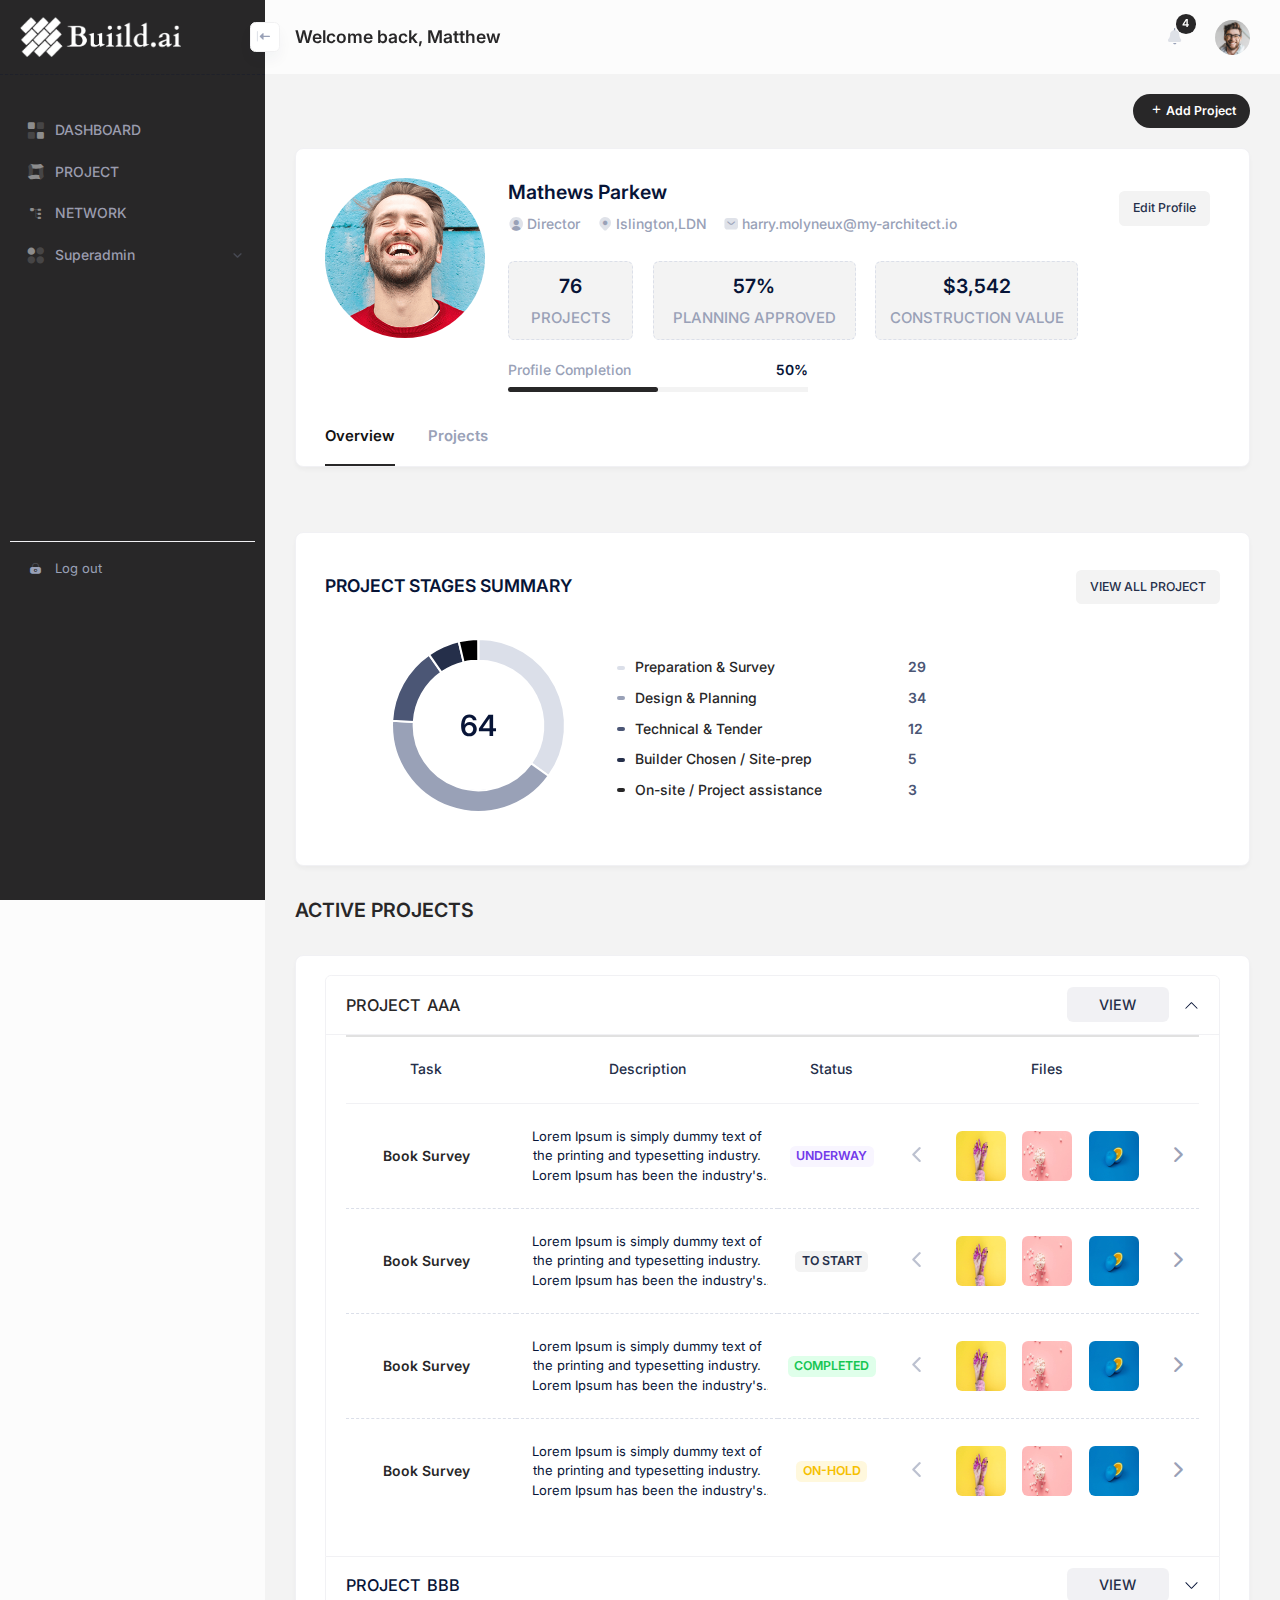
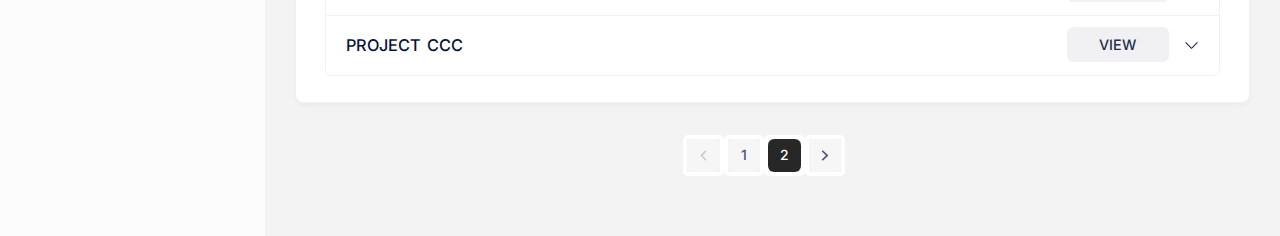
==== commit 3e969763: "image background staratch done" ====
--- a/index.html
+++ b/index.html
@@ -1187,7 +1187,7 @@
                           <!--begin: Pic-->
                           <div class="me-7 mb-4">
                             <div
-                              class="symbol symbol-100px symbol-lg-160px symbol-fixed position-relative rounded-circle overflow-hidden">
+                              class="symbol symbol-100px symbol-lg-160px symbol-fixed position-relative rounded-circle overflow-hidden auto-img-box">
                               <img src="assets/media/avatars/300-4.png" alt="image" />
                             </div>
                           </div>
--- a/assets/css/styles.css
+++ b/assets/css/styles.css
@@ -63799,3 +63799,6 @@
   padding-left: 15px;
   margin-top:15px;  
 }
+.auto-img-box img{
+  object-fit: cover;
+}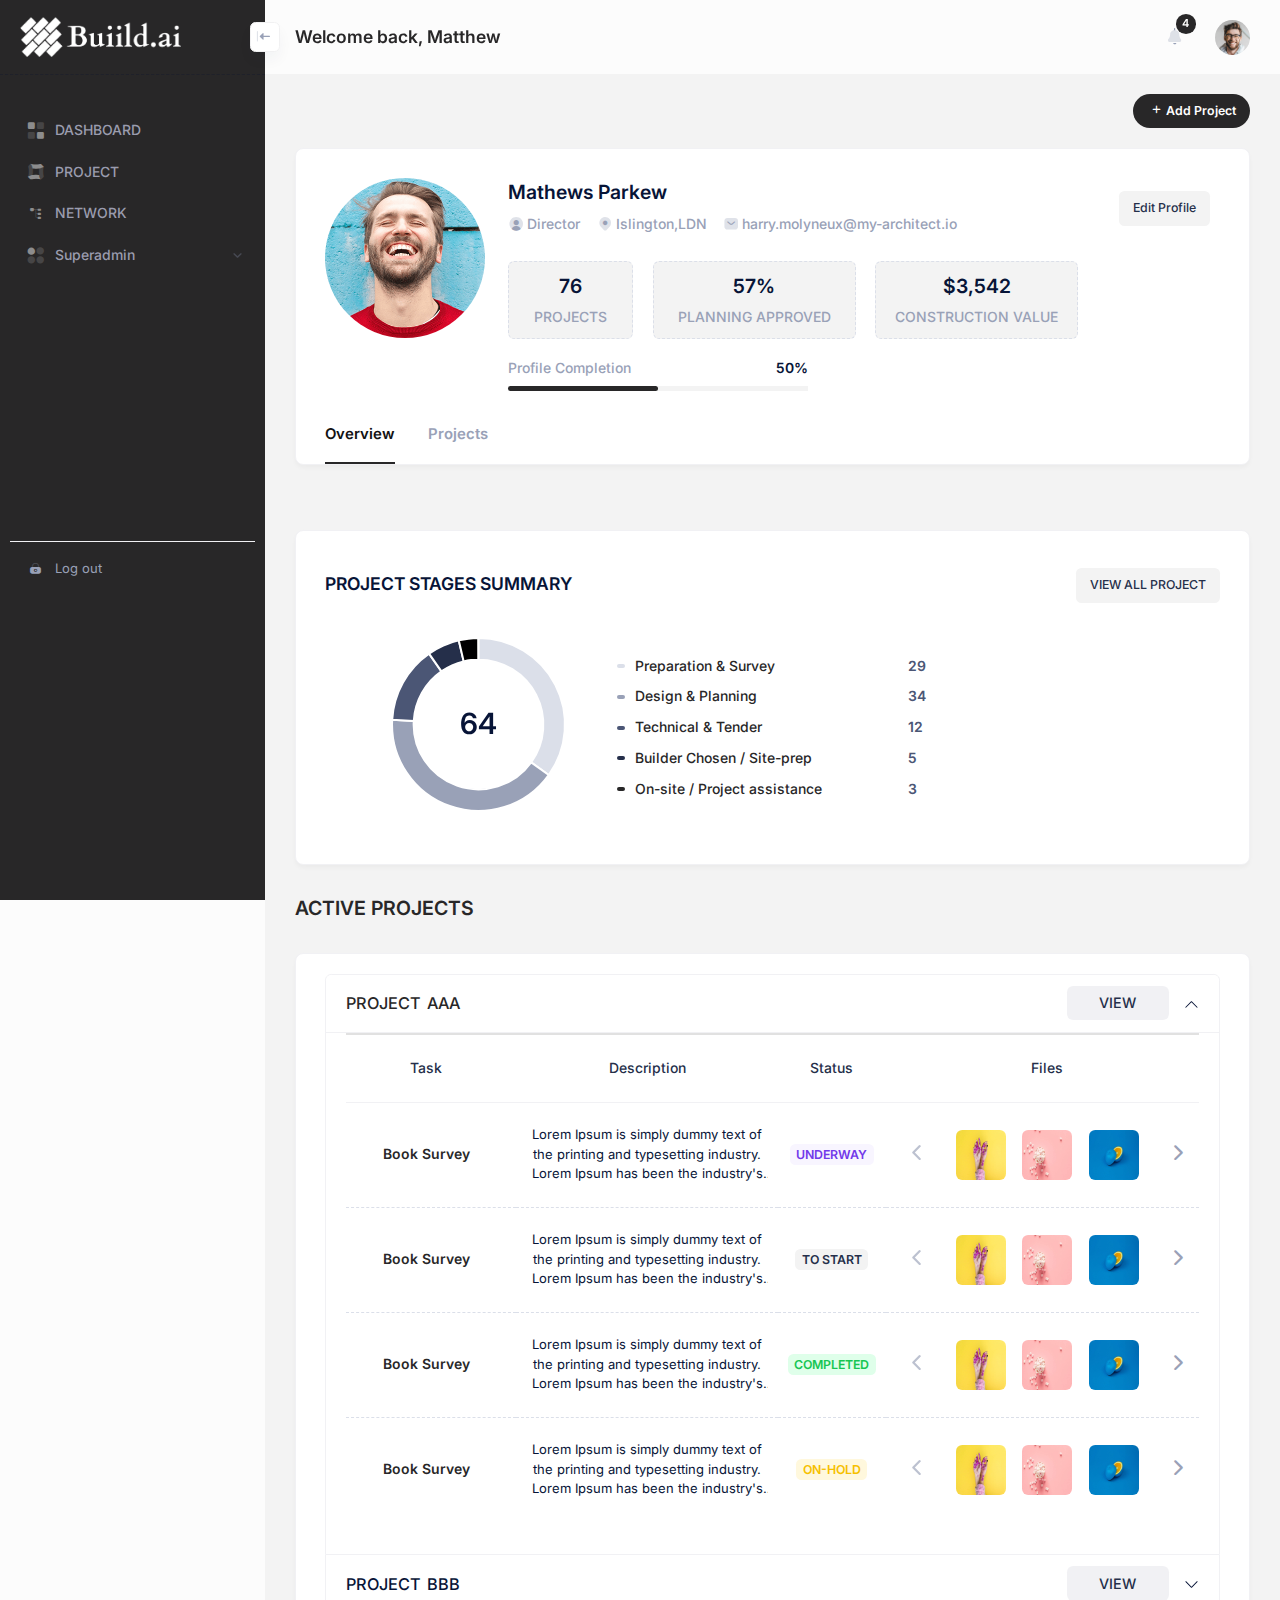
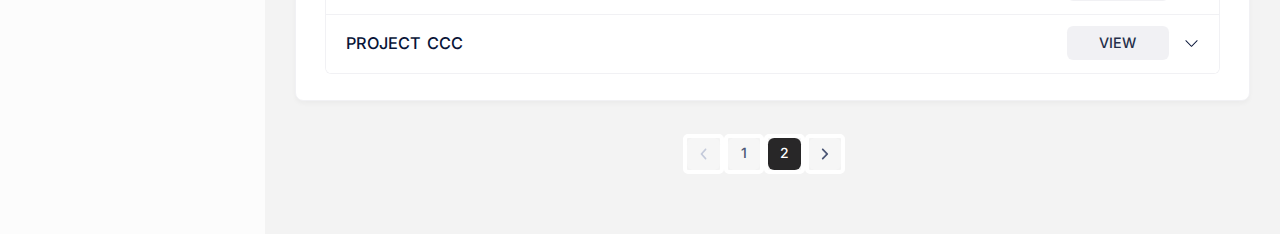
==== commit e3063d91: "Design changes done" ====
--- a/index.html
+++ b/index.html
@@ -1259,7 +1259,7 @@
                                     </div>
                                     <!--end::Number-->
                                     <!--begin::Label-->
-                                    <div class="fw-semibold fs-5 text-gray-500 text-center text-uppercase">Projects
+                                    <div class="fw-semibold fs-6 text-gray-500 text-center text-uppercase">Projects
                                     </div>
                                     <!--end::Label-->
                                   </div>
@@ -1274,7 +1274,7 @@
                                     </div>
                                     <!--end::Number-->
                                     <!--begin::Label-->
-                                    <div class="fw-semibold fs-5 text-gray-500 text-center text-uppercase w-md-175px">
+                                    <div class="fw-semibold fs-6 text-gray-500 text-center text-uppercase w-md-175px">
                                       planning approved
                                     </div>
                                     <!--end::Label-->
@@ -1290,7 +1290,7 @@
                                     </div>
                                     <!--end::Number-->
                                     <!--begin::Label-->
-                                    <div class="fw-semibold fs-5 text-gray-500 text-center text-uppercase w-md-175px">
+                                    <div class="fw-semibold fs-6 text-gray-500 text-center text-uppercase w-md-175px">
                                       Construction value
                                     </div>
                                     <!--end::Label-->
@@ -2568,60 +2568,59 @@
                   </div>
                   <div class="tab-pane fade" id="pills-projects" role="tabpanel" aria-labelledby="pills-projects-tab"
                     tabindex="0">
-                    <div class="card">
+                    <div class="row">
+                      <div class="col-lg-6 col-md-6 col-sm-12">
+                        <div class="row">
+                          <div class="col-lg-8 col-md-7 col-sm-12 mb-4 mb-md-0">
+                            <div class="d-flex align-items-center position-relative">
+                              <i class="ki-duotone ki-magnifier fs-3 position-absolute ms-5">
+                                <span class="path1"></span>
+                                <span class="path2"></span>
+                              </i>
+                              <input type="text" data-kt-user-table-filter="search"
+                                class="form-control  text-black w-md-100 btn-rounded ps-13 "
+                                placeholder="Search user" />
+                            </div>
+                          </div>
+                          <div class="col-lg-4 col-md-5 col-sm-12 mb-4 mb-md-0 position-relative">
+                            <div class="custome-select-box">
+                              <i class="ki-duotone ki-filter-search position-absolute">
+                                <span class="path1"></span>
+                                <span class="path2"></span>
+                                <span class="path3"></span>
+                              </i>
+                              <select class="form-select  ps-8" aria-label="Select example">
+                                <option value="0" disabled selected>Status</option>
+                                <option value="1">One</option>
+                                <option value="2">Two</option>
+                                <option value="3">Three</option>
+                              </select>
+                            </div>
+                          </div>
+                        </div>
+                      </div>
+                      <div class="col-lg-6 col-md-6 col-sm-12 d-md-flex justify-content-end">
+                        <div
+                          class="position-relative d-flex align-items-center w-md-200px me-md-3 mb-2 mb-md-0">
+                          <!--begin::Icon-->
+                          <i class="ki-duotone ki-calendar  fs-2 position-absolute mx-4">
+                            <span class="path1"></span>
+                            <span class="path2"></span>
+
+                          </i>
+                          <!--end::Icon-->
+                          <!--begin::Datepicker-->
+                          <input class="form-control ps-12 flatpickr-input" placeholder="Start date"
+                            name="due_date" id="kt_select_date1" />
+                          <!--end::Datepicker-->
+                        </div>
+
+                      </div>
+                    </div>
+                    <div class="card mt-6">
                       <div class="card-body">
                         <div class="row g-5 gx-xl-10">
-                          <div class="col-lg-12 col-md-12 col-sm-12 mb-6">
-                            <div class="row">
-                              <div class="col-lg-6 col-md-6 col-sm-12">
-                                <div class="row">
-                                  <div class="col-lg-8 col-md-7 col-sm-12 mb-4 mb-md-0">
-                                    <div class="d-flex align-items-center position-relative">
-                                      <i class="ki-duotone ki-magnifier fs-3 position-absolute ms-5 text-black">
-                                        <span class="path1"></span>
-                                        <span class="path2"></span>
-                                      </i>
-                                      <input type="text" data-kt-user-table-filter="search"
-                                        class="form-control bg-gray-300 text-black w-md-100 btn-rounded ps-13 placeholder-black"
-                                        placeholder="Search user" />
-                                    </div>
-                                  </div>
-                                  <div class="col-lg-4 col-md-5 col-sm-12 mb-4 mb-md-0 position-relative">
-                                    <div class="custome-select-box">
-                                      <i class="ki-duotone ki-filter-search position-absolute">
-                                        <span class="path1"></span>
-                                        <span class="path2"></span>
-                                        <span class="path3"></span>
-                                      </i>
-                                      <select class="form-select bg-gray-300 ps-8" aria-label="Select example">
-                                        <option value="0" disabled selected>Status</option>
-                                        <option value="1">One</option>
-                                        <option value="2">Two</option>
-                                        <option value="3">Three</option>
-                                      </select>
-                                    </div>
-                                  </div>
-                                </div>
-                              </div>
-                              <div class="col-lg-6 col-md-6 col-sm-12 d-md-flex justify-content-end">
-                                <div
-                                  class="position-relative d-flex align-items-center w-md-200px me-md-3 mb-2 mb-md-0">
-                                  <!--begin::Icon-->
-                                  <i class="ki-duotone ki-calendar  fs-2 position-absolute mx-4">
-                                    <span class="path1"></span>
-                                    <span class="path2"></span>
-
-                                  </i>
-                                  <!--end::Icon-->
-                                  <!--begin::Datepicker-->
-                                  <input class="form-control ps-12 flatpickr-input" placeholder="Start date"
-                                    name="due_date" id="kt_select_date1" />
-                                  <!--end::Datepicker-->
-                                </div>
-
-                              </div>
-                            </div>
-                          </div>
+                         
                           <div class="col-lg-12 col-md-12 col-sm-12 mb-6 mb-md-4 grid-container">
                             <!--begin::grid-listing-view-->
                             <div class="row ">
--- a/assets/css/styles.css
+++ b/assets/css/styles.css
@@ -805,6 +805,7 @@
   .container-sm {
     max-width: 960px
   }
+ 
 }
 
 @media (min-width:1200px) {
@@ -815,6 +816,9 @@
   .container-sm,
   .container-xl {
     max-width: 1140px
+  }
+  .md-lg-0{
+    margin-bottom: 0px !important;
   }
 }
 
@@ -63733,8 +63737,10 @@
 .grid-container .listing li .badge{
   display: none;
 }
-.grid-container .listing li .badge.active{
+ .listing li .badge.active{
   display: block;
+  background-color: var(--bs-theme-black);
+  color: var(--bs-text-white);
 }
 .grid-container .listing li:nth-child(2){
   order:1;
@@ -63801,4 +63807,51 @@
 }
 .auto-img-box img{
   object-fit: cover;
+}
+
+.pp-card {
+  position: relative;
+  width: 125px;
+  border-radius: 10px;
+  overflow: visible;
+  box-shadow: 0 4px 8px rgba(0, 0, 0, 0.1);
+  background-color: #f5f5f5;
+}
+
+.pp-img {
+width: 125px;
+  height: 125px;
+  object-fit: cover;
+  border-radius: 10px;
+}
+
+.pp-icon-circle {
+  position: absolute;
+  width: 25px;
+  height: 25px;
+  background-color: white;
+  border-radius: 50%;
+  display: flex;
+  align-items: center;
+  justify-content: center;
+  box-shadow: 0 2px 6px rgba(0, 0, 0, 0.15);
+  cursor: pointer;
+}
+
+.pp-edit-icon {
+  top: -15px;
+  right: -15px;
+}
+
+.pp-delete-icon {
+  bottom: -15px;
+  right: -15px;
+}
+
+#projectImagesDropzone {
+    max-height: 312px;
+    overflow-y: auto;
+    border: 2px dashed #999999;
+    padding: 20px;
+    background-color: #f7f7f7;
 }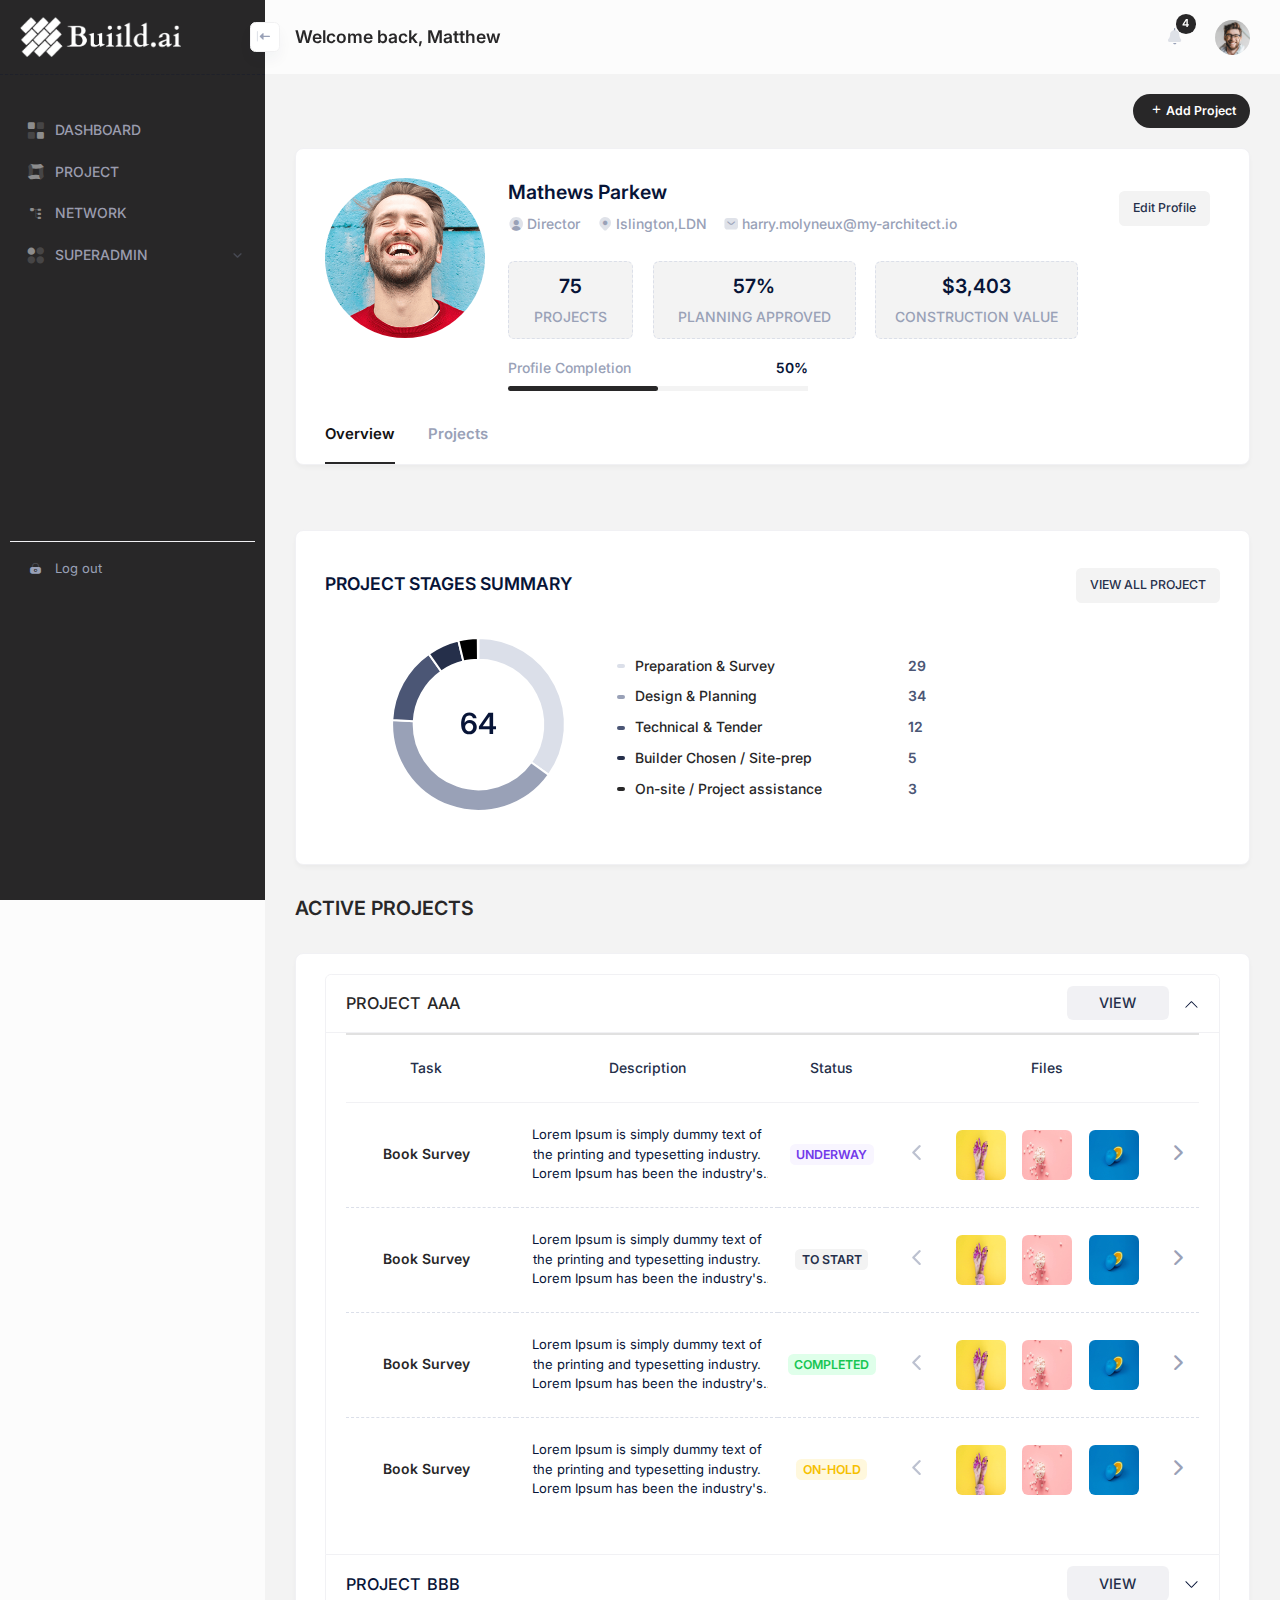
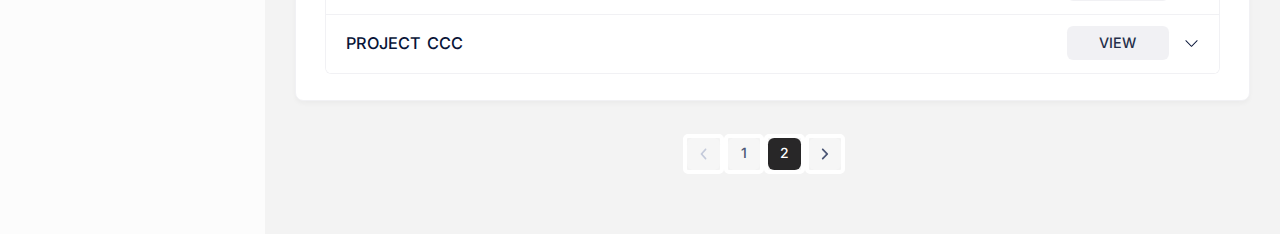
==== commit 8fc85cc6: "phase and task page design done" ====
--- a/index.html
+++ b/index.html
@@ -1028,7 +1028,7 @@
                           <i class="ki-duotone ki-abstract-28 fs-2"><span class="path1"></span><span
                               class="path2"></span></i>
                         </span>
-                        <span class="menu-title">Superadmin</span><span class="menu-arrow"></span>
+                        <span class="menu-title text-uppercase">Superadmin</span><span class="menu-arrow"></span>
                       </span>
                       <!--end:Menu link--><!--begin:Menu sub-->
                       <div class="menu-sub menu-sub-accordion">
@@ -1051,7 +1051,7 @@
                         <!--end:Menu item--><!--begin:Menu item-->
                         <div class="menu-item">
                           <!--begin:Menu link-->
-                          <a class="menu-link" href="/metronic8/demo1/apps/subscriptions/list.html">
+                          <a class="menu-link" href="phase_task.html">
                             <span class="menu-icon">
                               <i class="ki-duotone ki-chart-simple">
                                 <span class="path1"></span>
--- a/assets/css/styles.css
+++ b/assets/css/styles.css
@@ -63854,4 +63854,7 @@
     border: 2px dashed #999999;
     padding: 20px;
     background-color: #f7f7f7;
+}
+.accordion_rounded .accordion-item,.accordion_rounded .accordion-item .accordion-button{
+  border-radius: 8px !important;
 }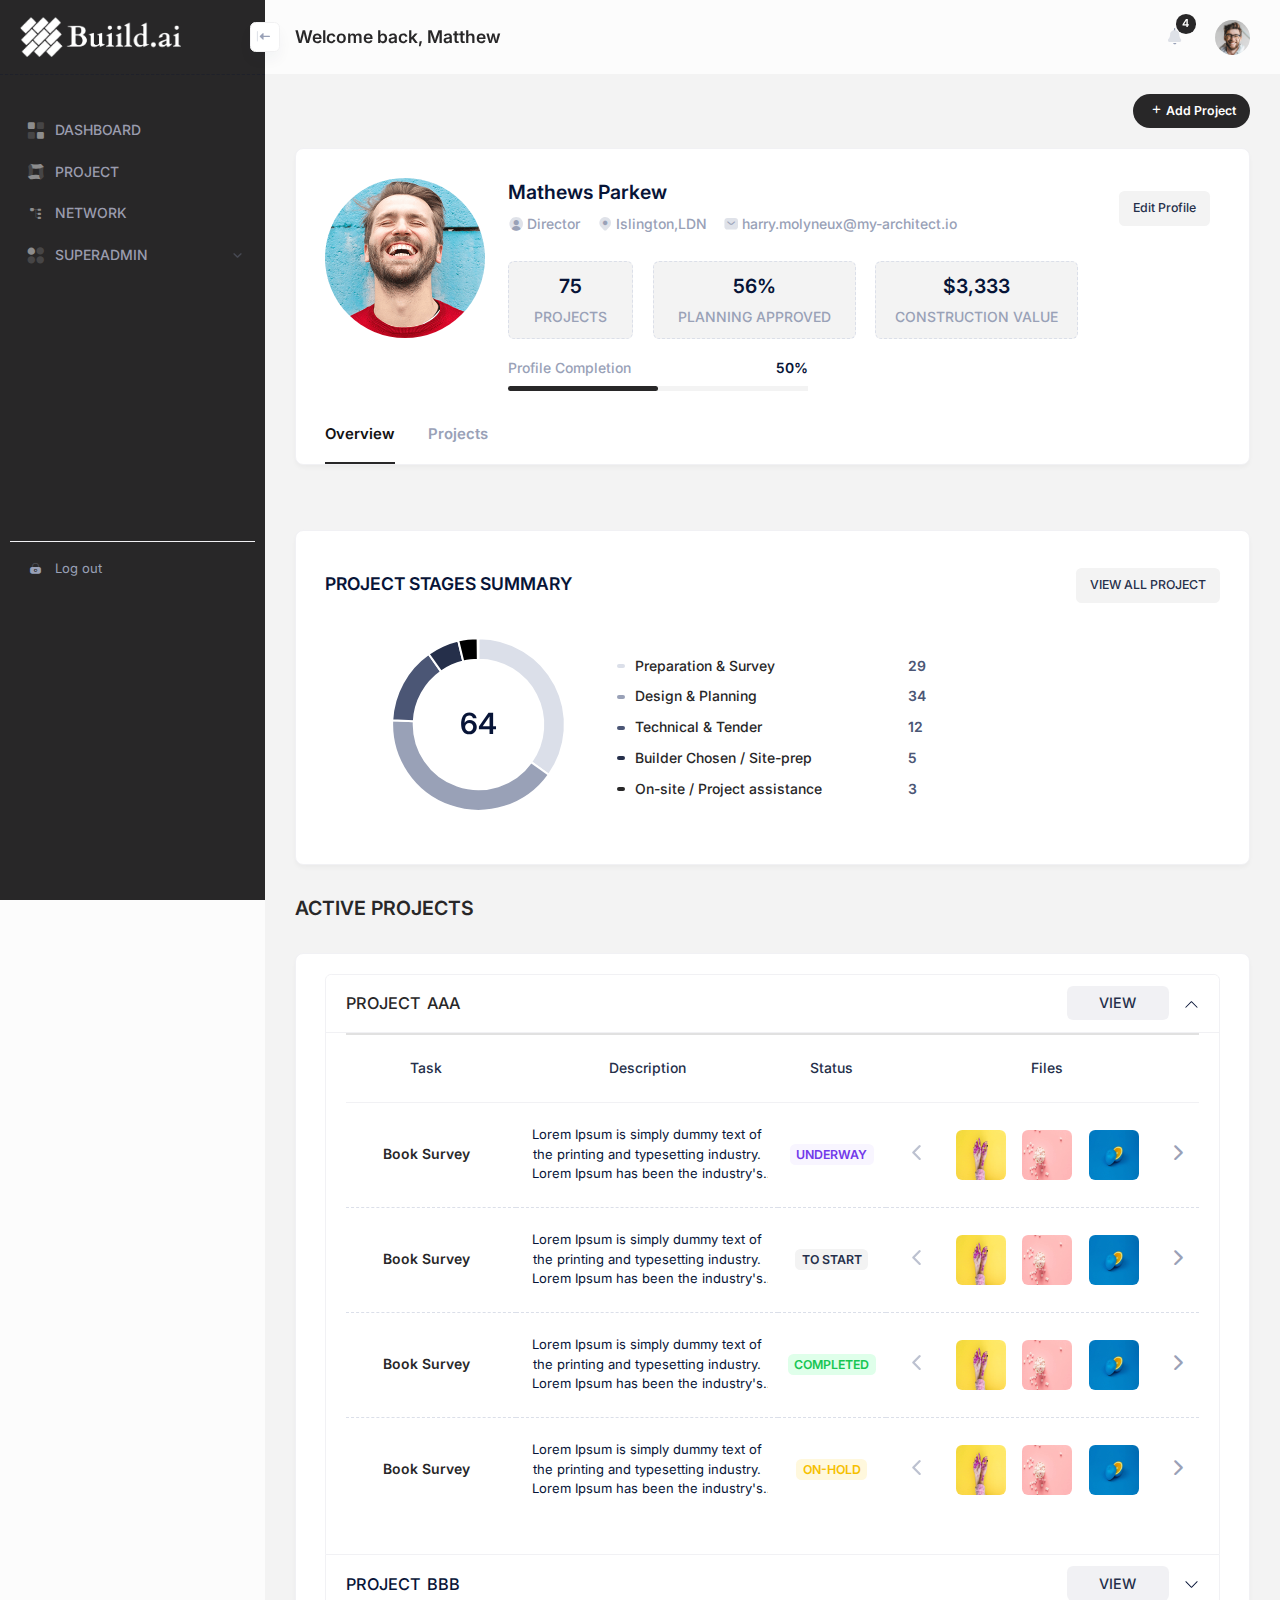
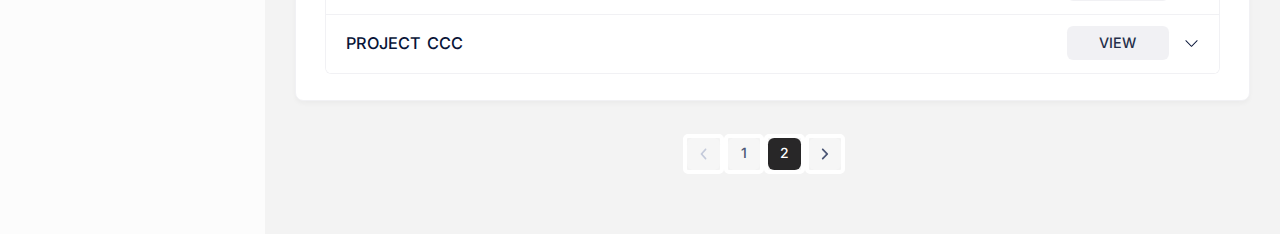
==== commit 2afe2cf7: "some changes" ====
--- a/index.html
+++ b/index.html
@@ -1067,7 +1067,7 @@
                         <!--end:Menu item--><!--begin:Menu item-->
                         <div class="menu-item">
                           <!--begin:Menu link-->
-                          <a class="menu-link" href="/metronic8/demo1/apps/subscriptions/add.html">
+                          <a class="menu-link" href="propery-tag.html">
                             <span class="menu-icon">
                               <i class="ki-duotone ki-save-deposit">
                                 <span class="path1"></span>
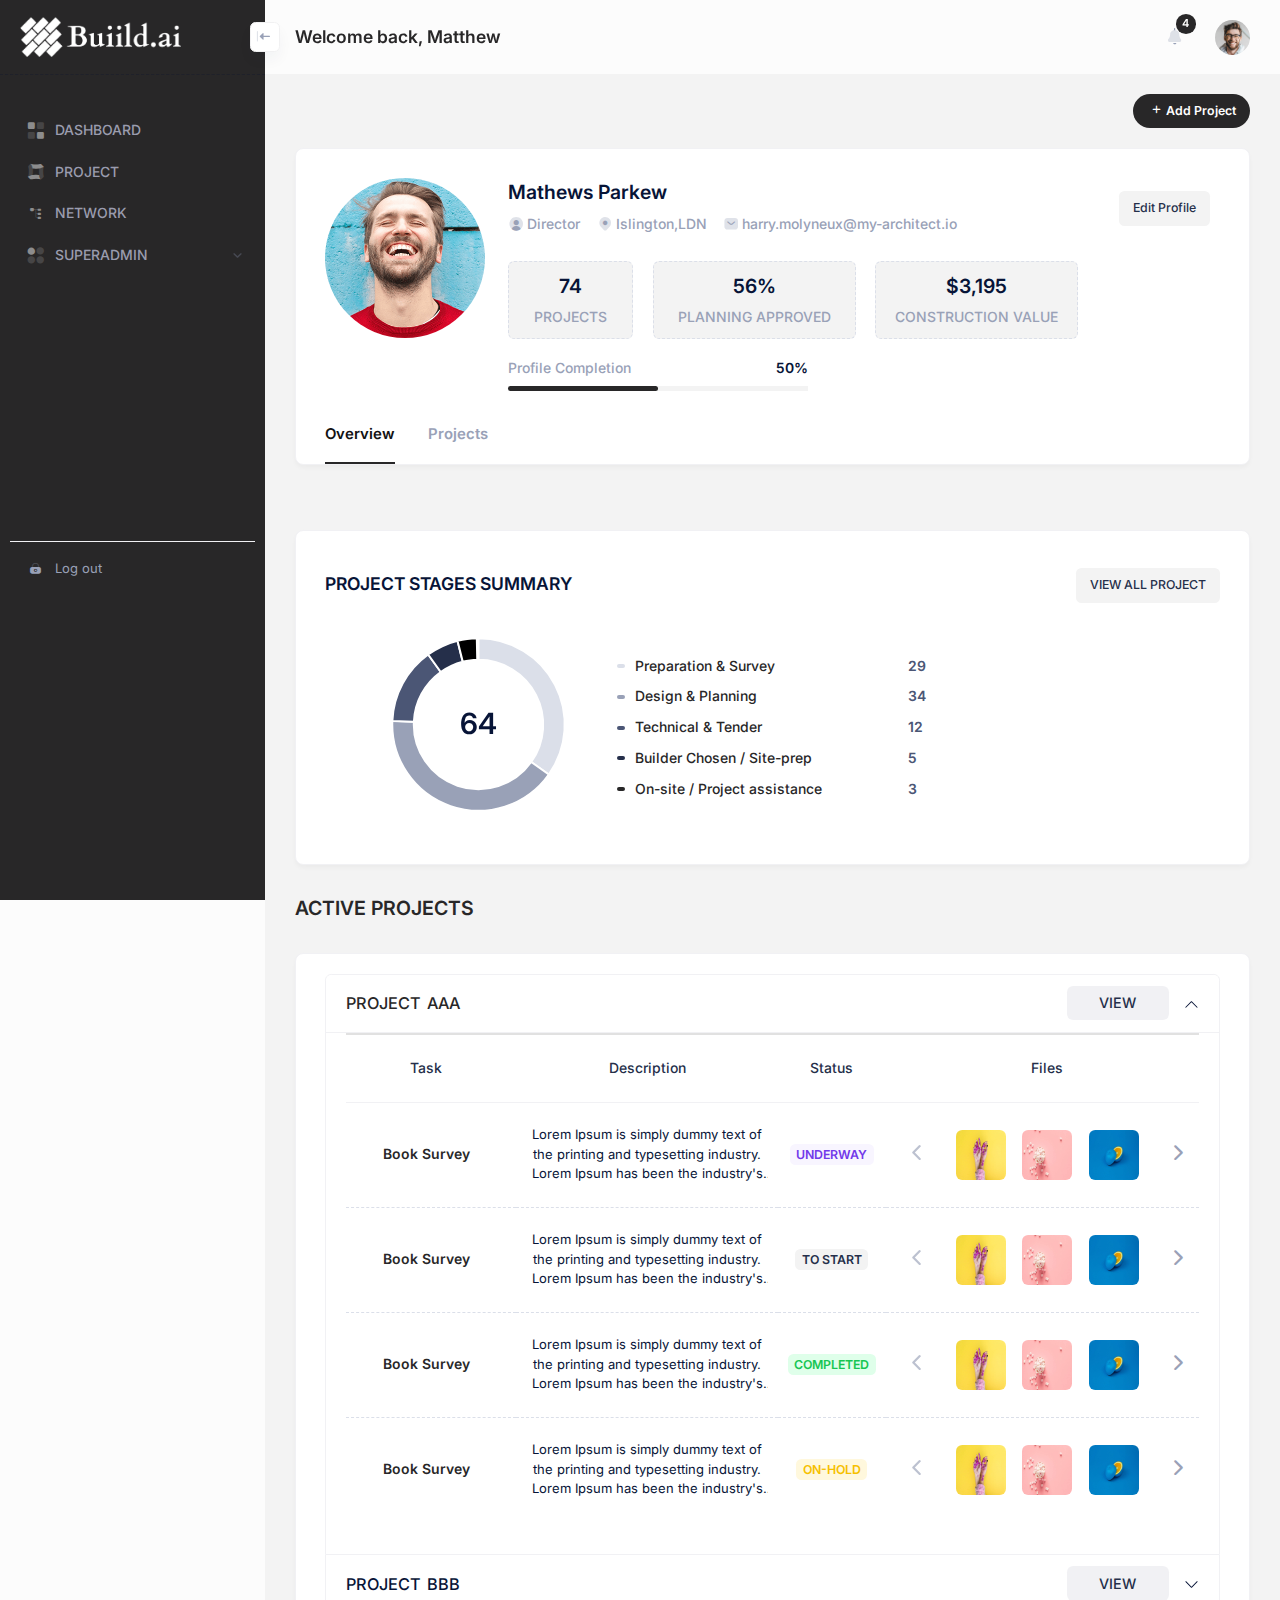
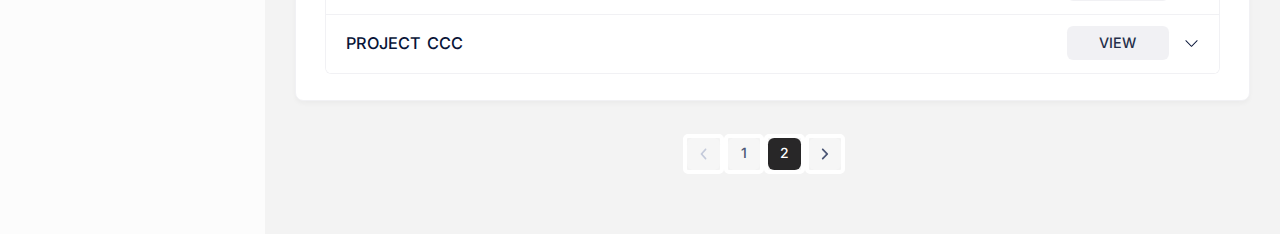
==== commit 6e53186b: "edit form changes done" ====
--- a/index.html
+++ b/index.html
@@ -1005,7 +1005,7 @@
                     <!--begin:Menu item-->
                     <div data-kt-menu-trigger="click" class="menu-item">
                       <!--begin:Menu link-->
-                      <a class="menu-link" href="pages/user-profile/overview.html">
+                      <a class="menu-link" href="network_list.html">
                         <span class="menu-icon">
                           <i class="ki-duotone ki-data">
                             <span class="path1"></span>
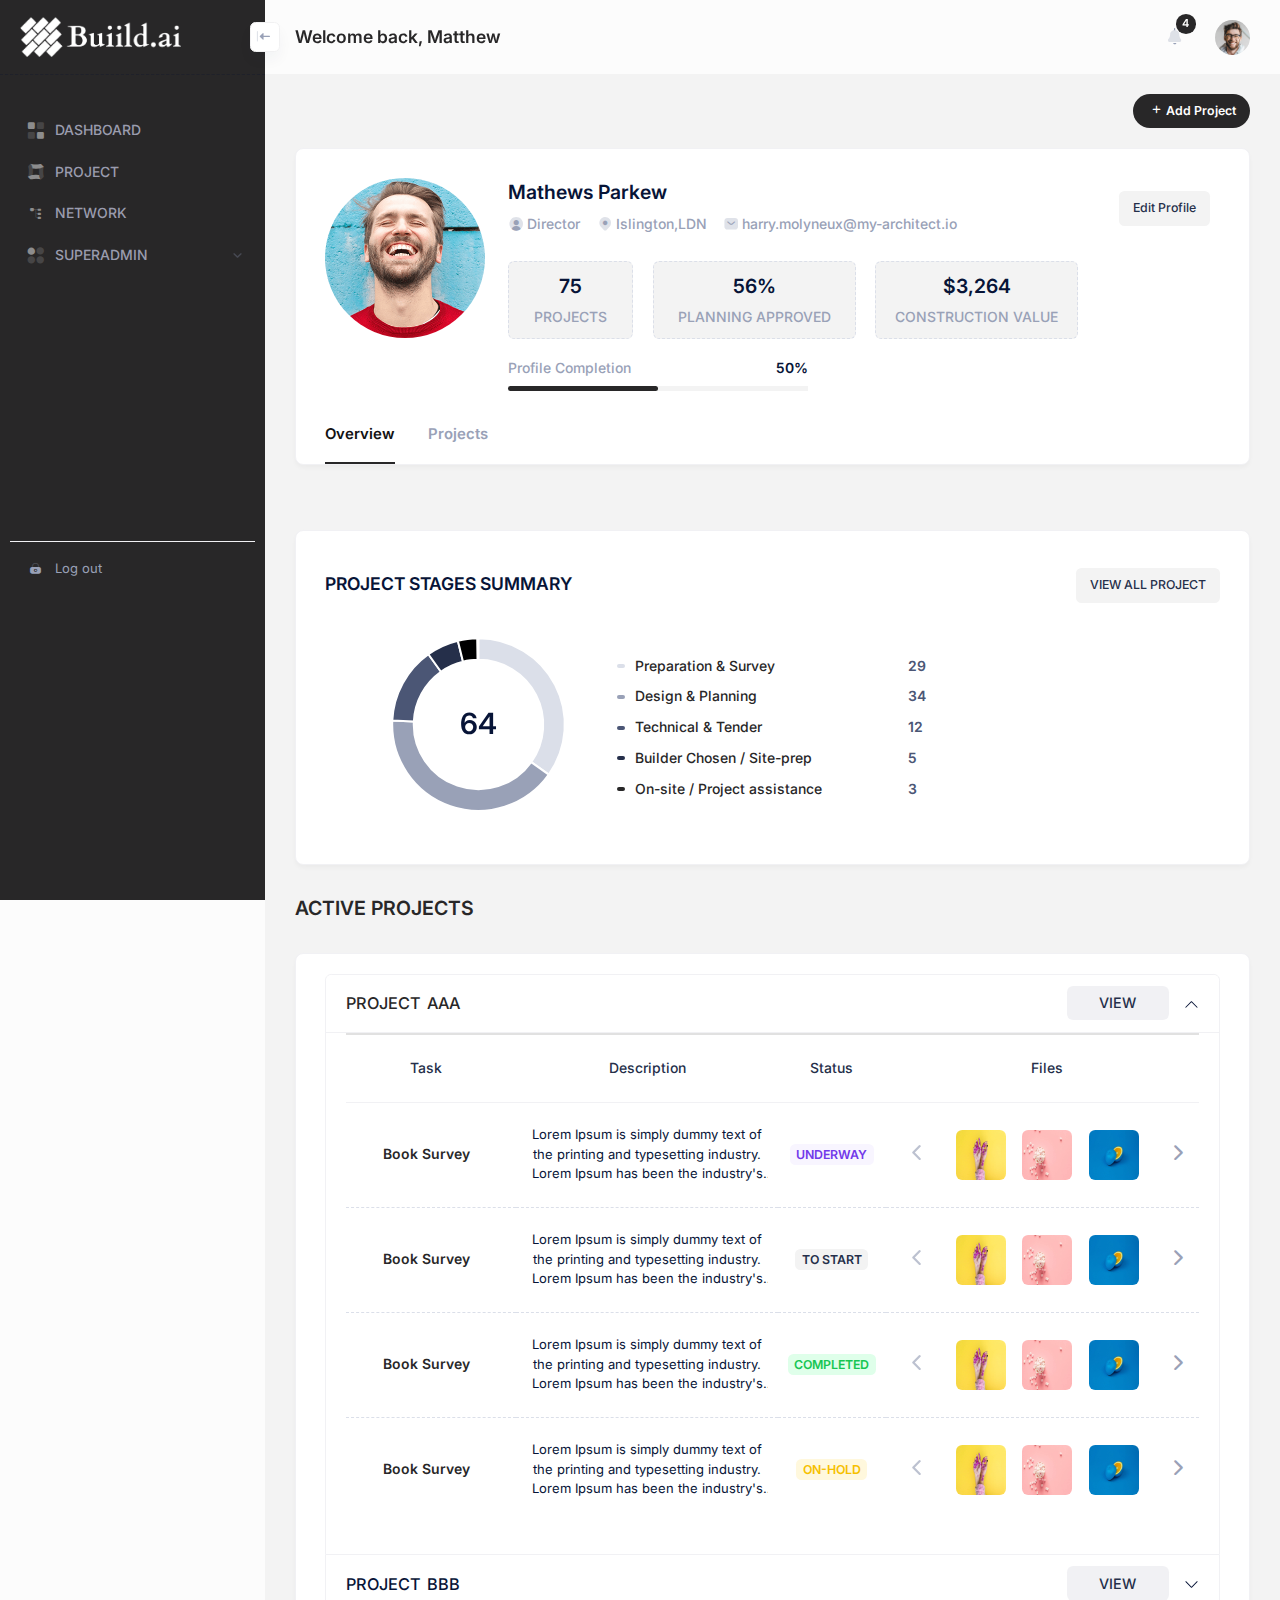
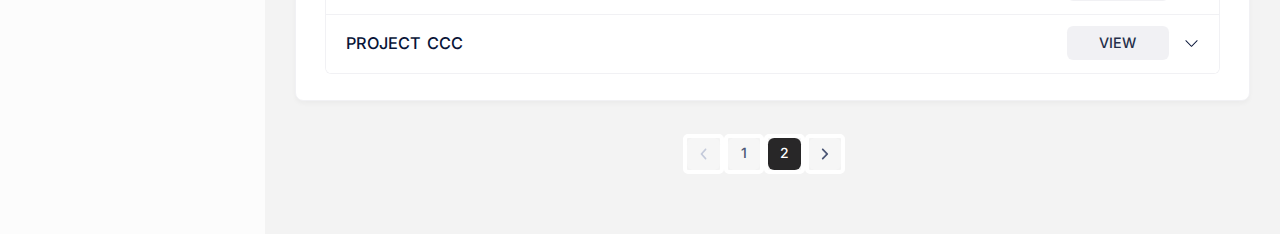
==== commit b76aaca6: "ticket no 141 client changes done" ====
--- a/index.html
+++ b/index.html
@@ -17,6 +17,7 @@
   <link href="https://fonts.googleapis.com/css2?family=Inter:wght@400;500;600;700&amp;display=swap" rel="stylesheet" />
   <link href="assets/plugins/global/plugins.bundle.css" rel="stylesheet" type="text/css" />
   <link href="assets/css/styles.css" rel="stylesheet" />
+  <link rel="stylesheet" href="https://cdn.jsdelivr.net/npm/flatpickr/dist/plugins/monthSelect/style.css">
 
 </head>
 
@@ -3312,7 +3313,7 @@
               <!--end::Col-->
               <!--begin::Col-->
               <div class="col-md-6 fv-row">
-                <label class=" fs-6 fw-semibold mb-2">Completion Date</label>
+                <label class=" fs-6 fw-semibold mb-2">Estimated Completion Date</label>
                 <!--begin::Input-->
                 <div class="position-relative d-flex align-items-center">
                   <!--begin::Icon-->
@@ -3322,7 +3323,7 @@
                   </i>
                   <!--end::Icon-->
                   <!--begin::Datepicker-->
-                  <input class="form-control  ps-12 flatpickr-input" name="due_date" id="kt_datepicker_1" />
+                  <input class="form-control  ps-12 "  id="kt_datepicker_1" />
                   <!--end::Datepicker-->
                 </div>
                 <!--end::Input-->
@@ -3599,10 +3600,21 @@
 
   <!-- End of Scripts -->
   <script src="assets/js/custom/project/project.js"></script>
+  <script src="https://cdn.jsdelivr.net/npm/flatpickr/dist/plugins/monthSelect/index.js"></script>
 
 
   <script>
-    $("#kt_datepicker_1").flatpickr();
+    $("#kt_datepicker_1").flatpickr({
+      dateFormat: "Y-m",
+      altInput: false,
+      plugins: [
+        new monthSelectPlugin({
+          shorthand: true,
+          dateFormat: "Y-m",
+          altFormat: "Y-m"
+        })
+      ]
+    });
     $("#kt_select_date1").flatpickr();
   </script>
 </body>
